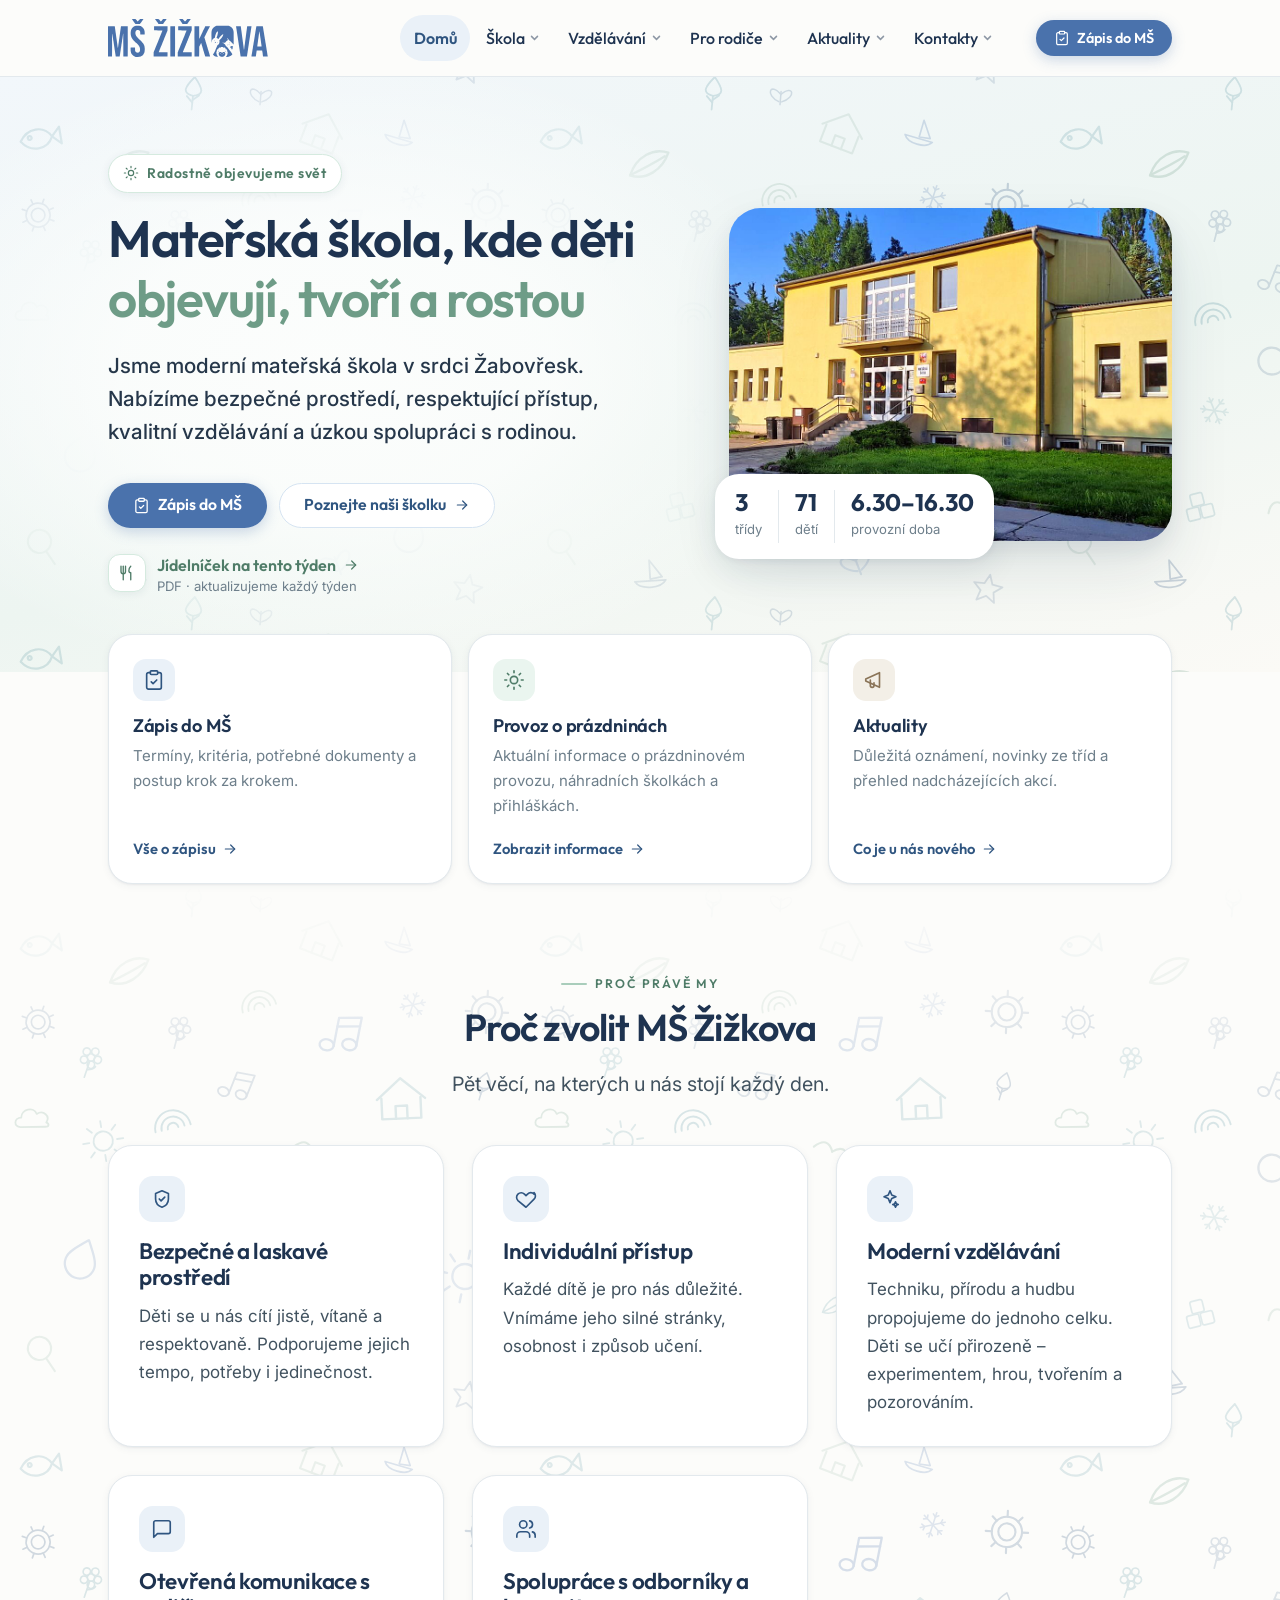
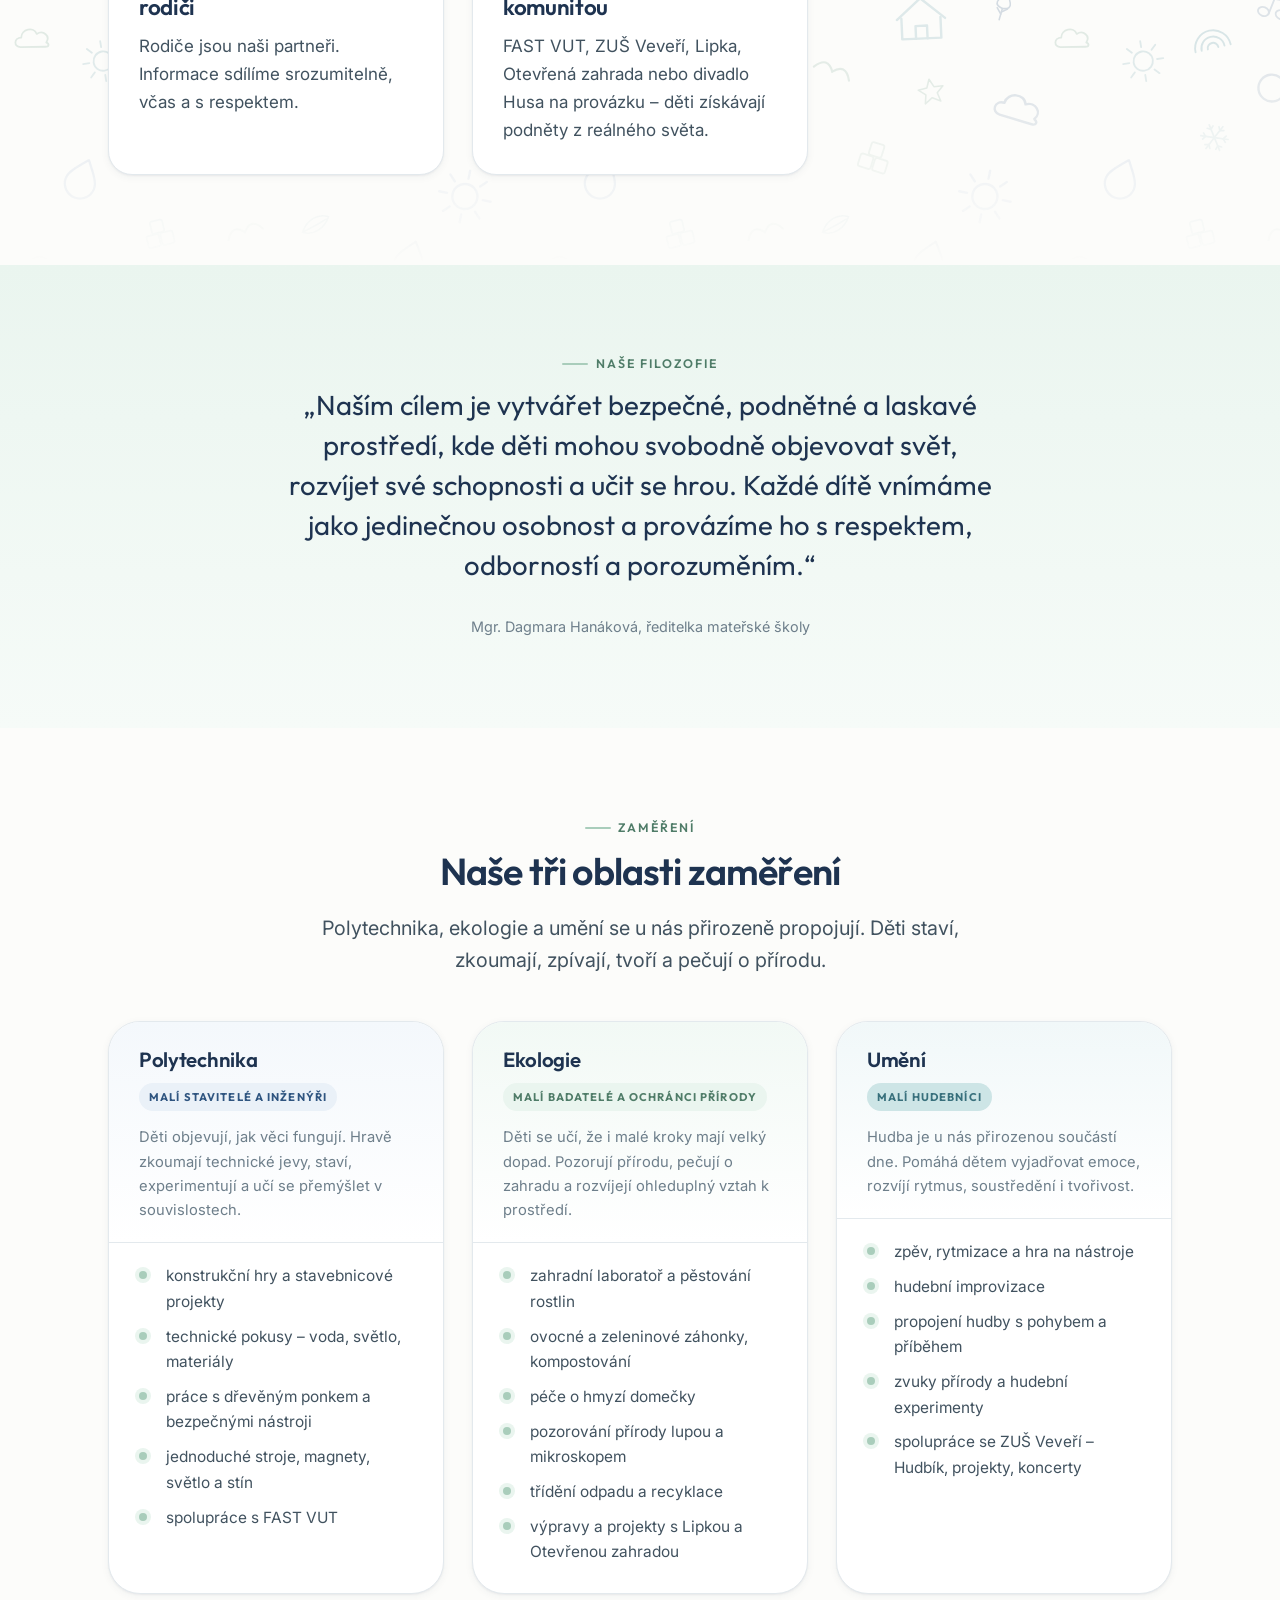
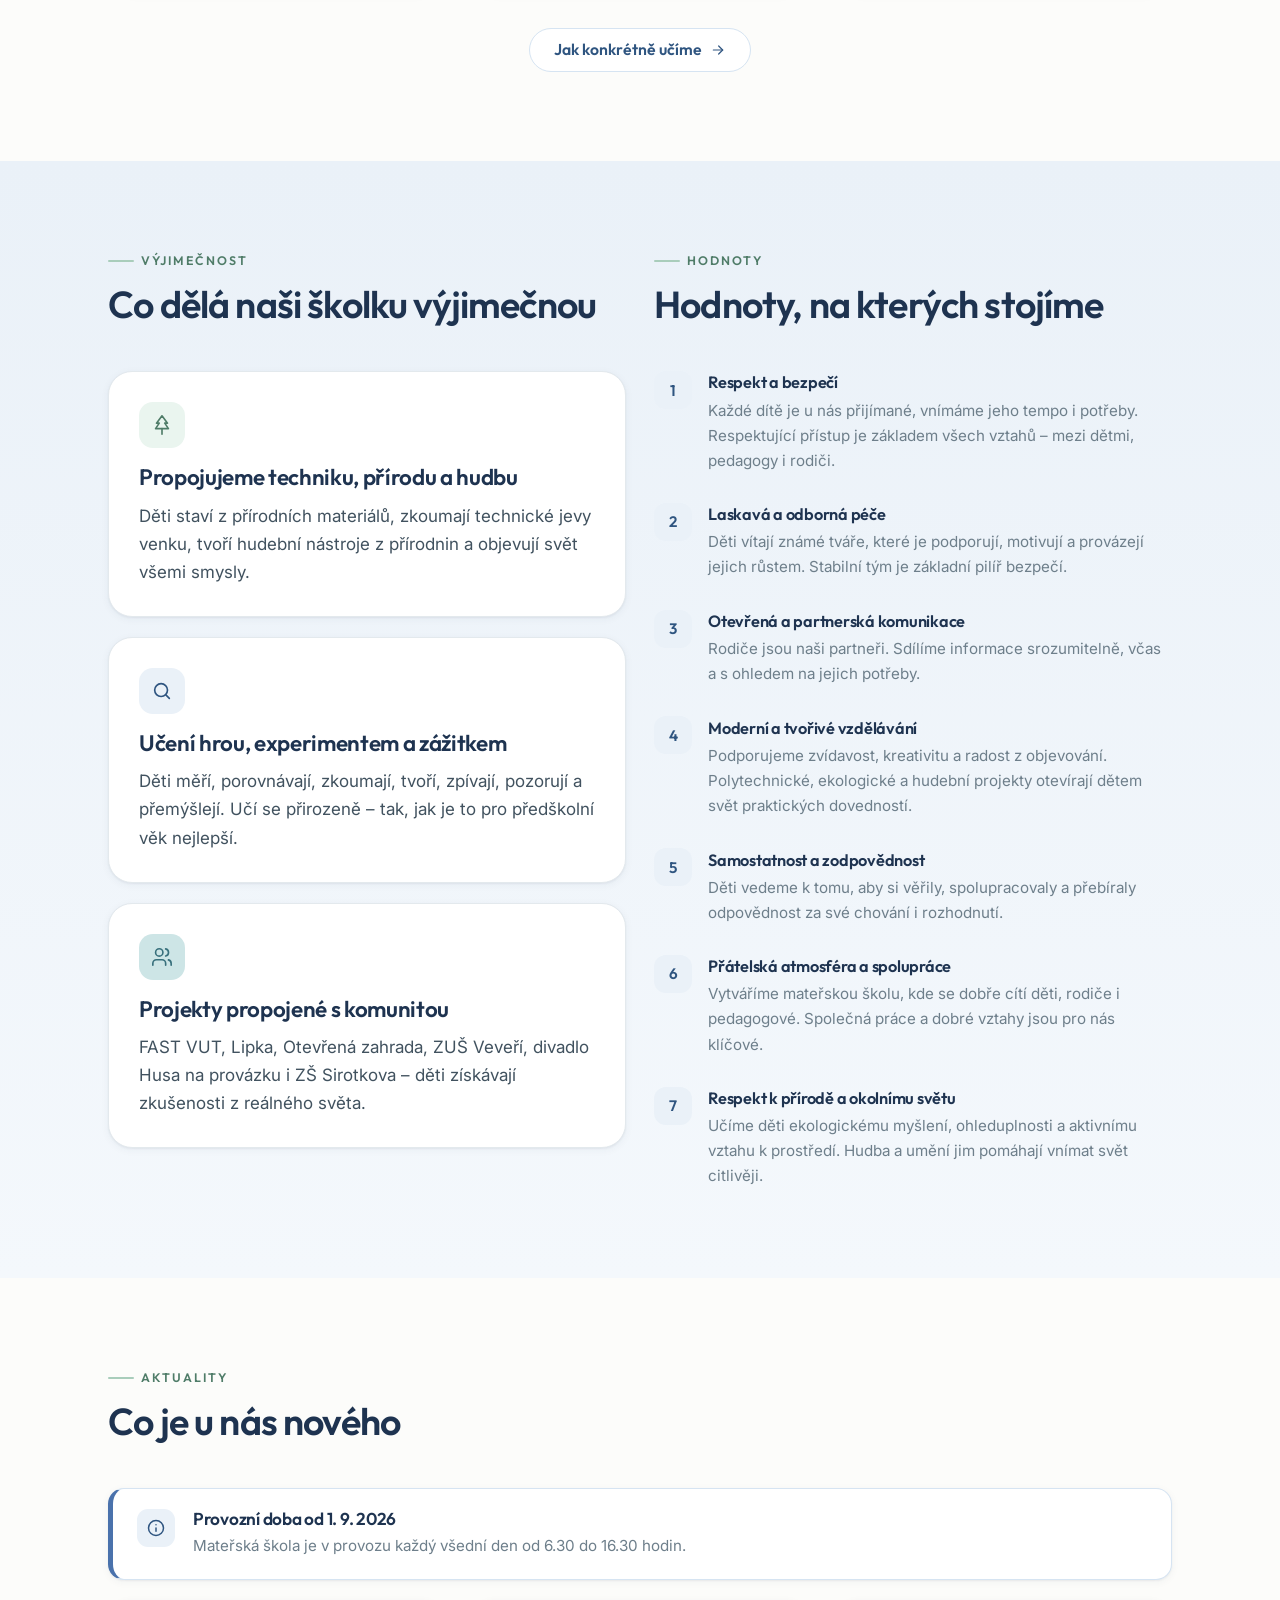
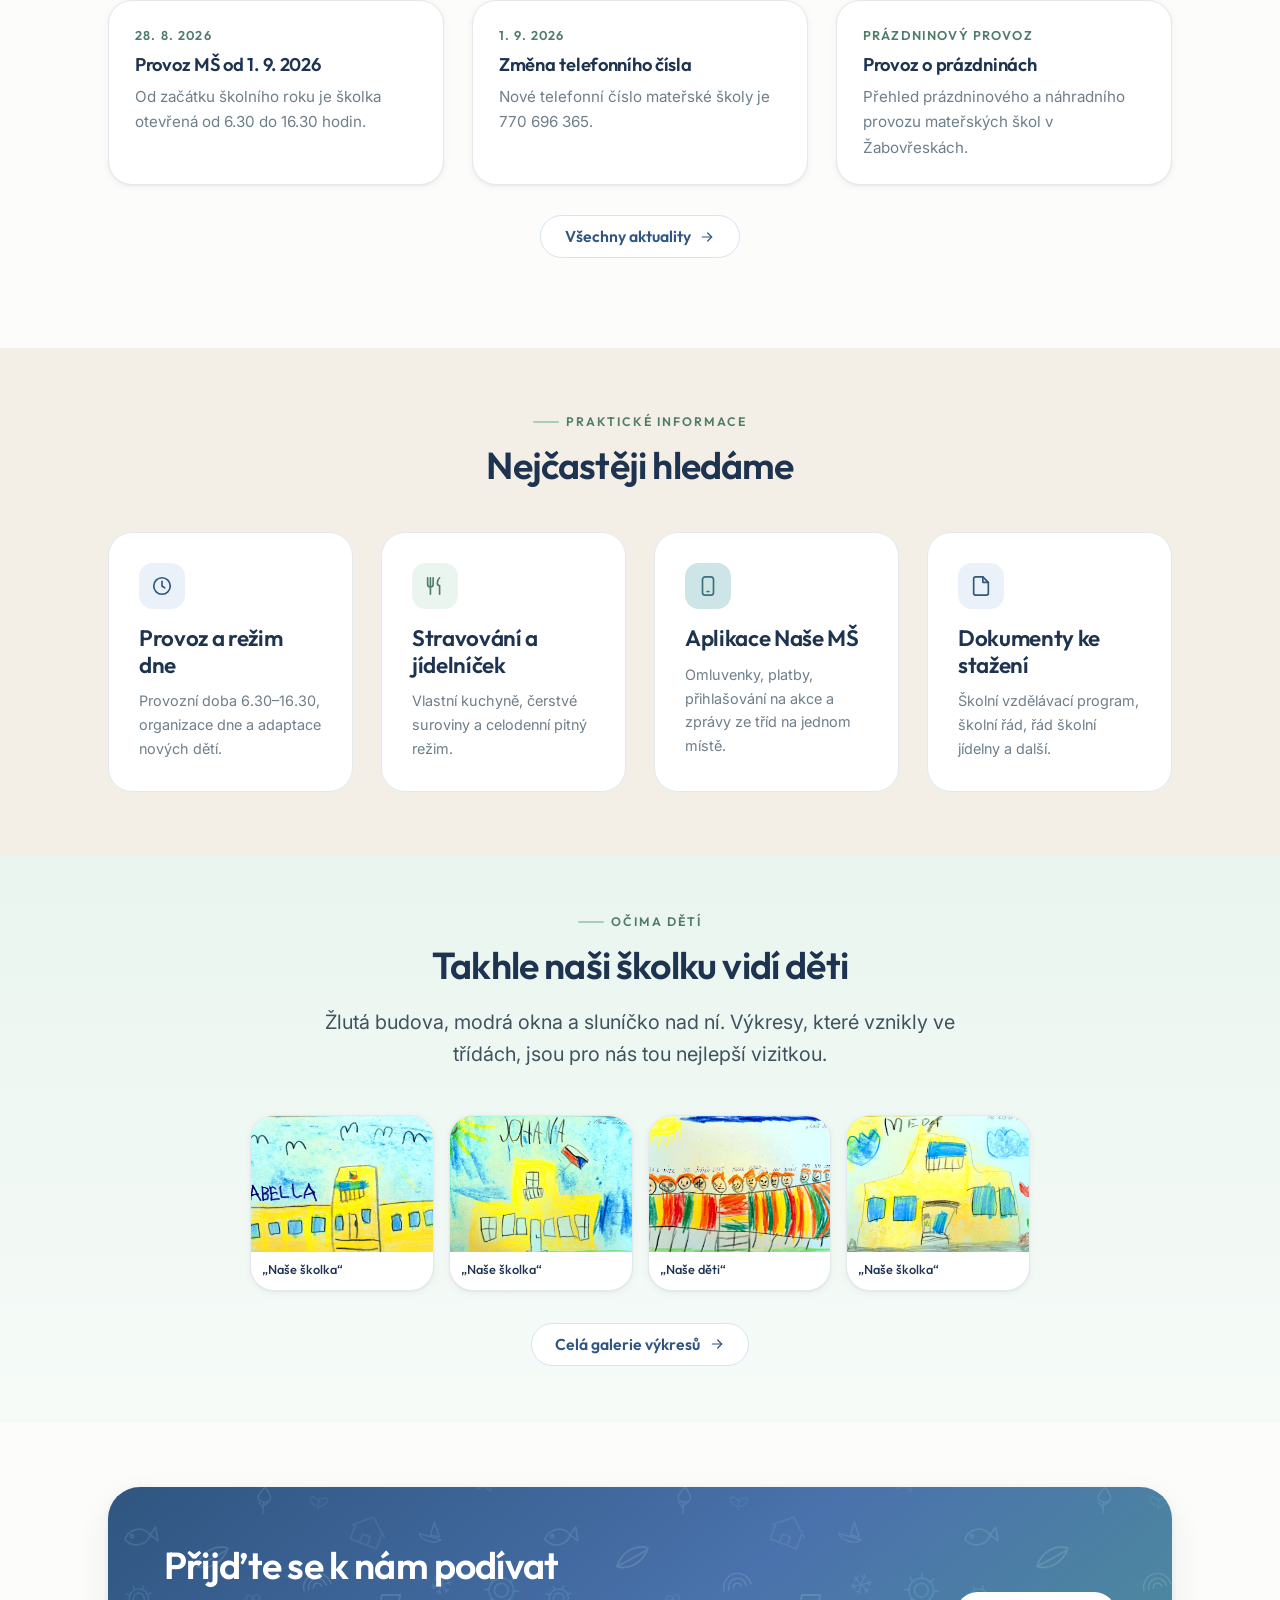
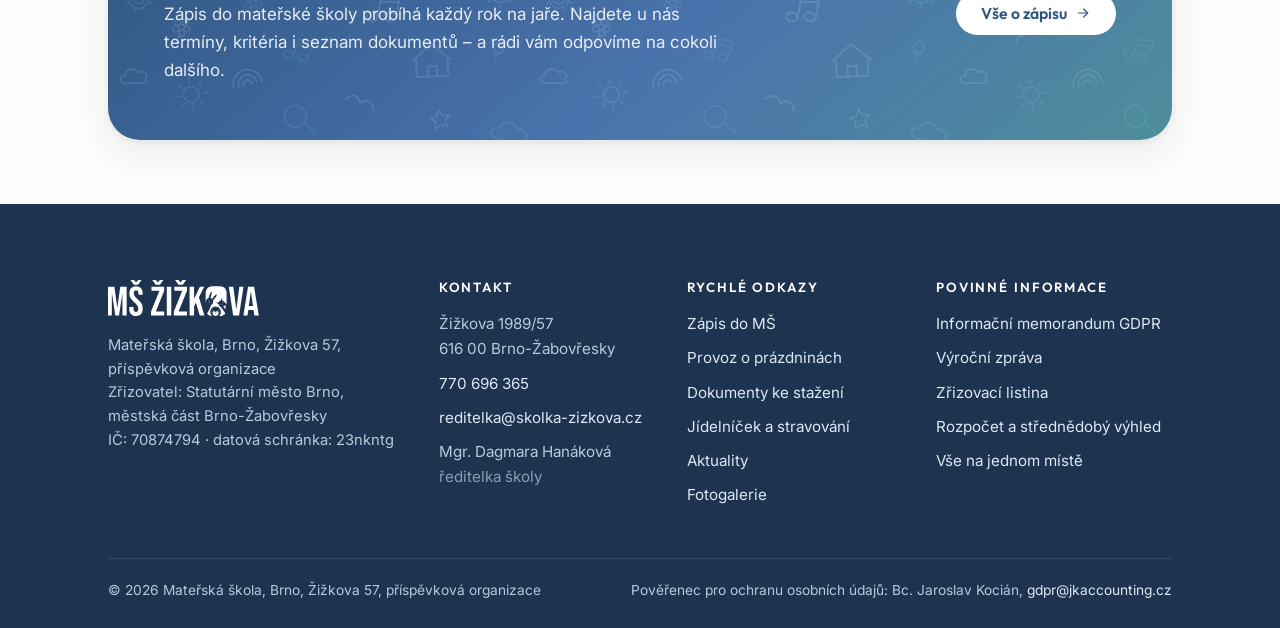
==== index.html @ df5a284a "Náhled webu MŠ Žižkova – 6. 9. 2026 22:51" ====
<!doctype html>
<html lang="cs">
<head>
<meta charset="utf-8">
<meta name="viewport" content="width=device-width, initial-scale=1">
<title>MŠ Žižkova, Brno – mateřská škola, kde děti objevují, tvoří a rostou</title>
<meta name="description" content="Moderní mateřská škola v Brně-Žabovřeskách. Bezpečné prostředí, respektující přístup, polytechnika, ekologie a hudba. Informace o zápisu, provozu i stravování.">
<meta name="robots" content="noindex,nofollow">
<meta name="theme-color" content="#4A72AC">
<meta property="og:type" content="website">
<meta property="og:title" content="MŠ Žižkova, Brno – mateřská škola, kde děti objevují, tvoří a rostou">
<meta property="og:description" content="Moderní mateřská škola v Brně-Žabovřeskách. Bezpečné prostředí, respektující přístup, polytechnika, ekologie a hudba. Informace o zápisu, provozu i stravování.">
<meta property="og:locale" content="cs_CZ">
<meta property="og:image" content="https://www.skolka-zizkova.cz/assets/img/foto/budova.jpg">
<meta name="twitter:card" content="summary_large_image">
<meta property="og:site_name" content="MŠ Žižkova, Brno">
<link rel="icon" href="assets/img/favicon.svg" type="image/svg+xml">
<link rel="apple-touch-icon" href="assets/img/znacka.svg">
<link rel="preconnect" href="https://fonts.googleapis.com">
<link rel="preconnect" href="https://fonts.gstatic.com" crossorigin>
<link rel="stylesheet" href="https://fonts.googleapis.com/css2?family=Inter:wght@400;500;600&family=Outfit:wght@400;500;600;700&display=swap">
<link rel="stylesheet" href="assets/css/style.css">
<script type="application/ld+json">
{"@context":"https://schema.org","@type":"Preschool",
"name":"Mateřská škola, Brno, Žižkova 57, příspěvková organizace","alternateName":"MŠ Žižkova, Brno",
"url":"https://www.skolka-zizkova.cz/","telephone":"+420 770 696 365","email":"reditelka@skolka-zizkova.cz",
"address":{"@type":"PostalAddress","streetAddress":"Žižkova 1989/57","addressLocality":"Brno-Žabovřesky","postalCode":"616 00","addressCountry":"CZ"},
"geo":{"@type":"GeoCoordinates","latitude":49.2084792,"longitude":16.5876275},
"openingHours":"Mo-Fr 06:30-16:30"}
</script>
</head>
<body>
<a class="skip" href="#obsah">Přeskočit na obsah</a>
<header class="header"><div class="wrap header__in">
  <a class="logo" href="index.html"><img src="assets/img/logo.svg" width="270" height="64" alt="MŠ Žižkova, Brno"></a>
  <nav class="nav" aria-label="Hlavní navigace"><div class="nav__item"><a class="nav__link" href="index.html" aria-current="page">Domů</a></div><div class="nav__item"><a class="nav__link" href="skola.html">Škola<svg class="nav__caret" viewBox="0 0 12 12" fill="none" stroke="currentColor" stroke-width="2" stroke-linecap="round" aria-hidden="true"><path d="m2 4.5 4 4 4-4"/></svg></a><div class="nav__panel"><a href="skola.html#kdo-jsme">Kdo jsme</a><a href="skola.html#nase-ms">Aplikace Naše MŠ</a><a href="skola.html#vybaveni">Vybavení školy</a><a href="skola.html#zahrada">Školní zahrada</a><a href="skola.html#tym">Náš tým</a><a href="skola.html#provoz">Provoz školy</a><a href="fotogalerie.html">Fotogalerie</a></div></div><div class="nav__item"><a class="nav__link" href="vzdelavani.html">Vzdělávání<svg class="nav__caret" viewBox="0 0 12 12" fill="none" stroke="currentColor" stroke-width="2" stroke-linecap="round" aria-hidden="true"><path d="m2 4.5 4 4 4-4"/></svg></a><div class="nav__panel"><a href="vzdelavani.html#svp">Školní vzdělávací program</a><a href="vzdelavani.html#zamereni">Zaměření školy</a><a href="vzdelavani.html#jak-ucime">Jak učíme</a><a href="vzdelavani.html#predskolaci">Předškolní příprava</a><a href="projekty.html">Projekty a spolupráce</a></div></div><div class="nav__item"><a class="nav__link" href="pro-rodice.html">Pro rodiče<svg class="nav__caret" viewBox="0 0 12 12" fill="none" stroke="currentColor" stroke-width="2" stroke-linecap="round" aria-hidden="true"><path d="m2 4.5 4 4 4-4"/></svg></a><div class="nav__panel"><a href="pro-rodice.html#novi-rodice">Informace pro nové rodiče</a><a href="pro-rodice.html#dokumenty">Dokumenty ke stažení</a><a href="pro-rodice.html#stravovani">Stravování</a><a href="zapis.html">Zápis do MŠ</a><a href="pro-rodice.html#prazdniny">Provoz o prázdninách</a><a href="pro-rodice.html#aktivity">Nadstandardní aktivity</a></div></div><div class="nav__item"><a class="nav__link" href="aktuality.html">Aktuality<svg class="nav__caret" viewBox="0 0 12 12" fill="none" stroke="currentColor" stroke-width="2" stroke-linecap="round" aria-hidden="true"><path d="m2 4.5 4 4 4-4"/></svg></a><div class="nav__panel"><a href="aktuality.html#dulezite">Důležité informace</a><a href="aktuality.html#novinky">Novinky a akce</a></div></div><div class="nav__item"><a class="nav__link" href="kontakty.html">Kontakty<svg class="nav__caret" viewBox="0 0 12 12" fill="none" stroke="currentColor" stroke-width="2" stroke-linecap="round" aria-hidden="true"><path d="m2 4.5 4 4 4-4"/></svg></a><div class="nav__panel"><a href="kontakty.html#udaje">Kontaktní údaje</a><a href="kontakty.html#doprava">Jak se k nám dostanete</a><a href="kontakty.html#povinne">Povinně zveřejňované informace</a></div></div></nav>
  <a class="btn btn--primary btn--sm header__cta" href="zapis.html"><svg width="16" height="16" viewBox="0 0 24 24" fill="none" stroke="currentColor" stroke-width="1.8" stroke-linecap="round" stroke-linejoin="round" aria-hidden="true"><path d="M16 4h2a2 2 0 0 1 2 2v14a2 2 0 0 1-2 2H6a2 2 0 0 1-2-2V6a2 2 0 0 1 2-2h2"/><rect x="8" y="2" width="8" height="4" rx="1"/><path d="m9 14 2 2 4-4"/></svg> Zápis do MŠ</a>
  <button class="burger" type="button" aria-label="Otevřít menu" aria-expanded="false" data-menu-open><span></span></button>
</div></header>

<div class="mobile" id="mobilni-menu" hidden>
  <div class="wrap" style="padding:0">
    <div class="mobile__top">
      <a class="logo" href="index.html"><img src="assets/img/logo.svg" width="270" height="64" alt="MŠ Žižkova, Brno"></a>
      <button class="mobile__close" type="button" aria-label="Zavřít menu" data-menu-close>&times;</button>
    </div>
    <div class="mobile__group"><a href="index.html">Domů</a></div><div class="mobile__group"><a href="skola.html">Škola</a><div class="mobile__sub"><a href="skola.html#kdo-jsme">Kdo jsme</a><a href="skola.html#nase-ms">Aplikace Naše MŠ</a><a href="skola.html#vybaveni">Vybavení školy</a><a href="skola.html#zahrada">Školní zahrada</a><a href="skola.html#tym">Náš tým</a><a href="skola.html#provoz">Provoz školy</a><a href="fotogalerie.html">Fotogalerie</a></div></div><div class="mobile__group"><a href="vzdelavani.html">Vzdělávání</a><div class="mobile__sub"><a href="vzdelavani.html#svp">Školní vzdělávací program</a><a href="vzdelavani.html#zamereni">Zaměření školy</a><a href="vzdelavani.html#jak-ucime">Jak učíme</a><a href="vzdelavani.html#predskolaci">Předškolní příprava</a><a href="projekty.html">Projekty a spolupráce</a></div></div><div class="mobile__group"><a href="pro-rodice.html">Pro rodiče</a><div class="mobile__sub"><a href="pro-rodice.html#novi-rodice">Informace pro nové rodiče</a><a href="pro-rodice.html#dokumenty">Dokumenty ke stažení</a><a href="pro-rodice.html#stravovani">Stravování</a><a href="zapis.html">Zápis do MŠ</a><a href="pro-rodice.html#prazdniny">Provoz o prázdninách</a><a href="pro-rodice.html#aktivity">Nadstandardní aktivity</a></div></div><div class="mobile__group"><a href="aktuality.html">Aktuality</a><div class="mobile__sub"><a href="aktuality.html#dulezite">Důležité informace</a><a href="aktuality.html#novinky">Novinky a akce</a></div></div><div class="mobile__group"><a href="kontakty.html">Kontakty</a><div class="mobile__sub"><a href="kontakty.html#udaje">Kontaktní údaje</a><a href="kontakty.html#doprava">Jak se k nám dostanete</a><a href="kontakty.html#povinne">Povinně zveřejňované informace</a></div></div>
    <div class="mobile__cta">
      <a class="btn btn--primary" href="zapis.html"><svg width="16" height="16" viewBox="0 0 24 24" fill="none" stroke="currentColor" stroke-width="1.8" stroke-linecap="round" stroke-linejoin="round" aria-hidden="true"><path d="M16 4h2a2 2 0 0 1 2 2v14a2 2 0 0 1-2 2H6a2 2 0 0 1-2-2V6a2 2 0 0 1 2-2h2"/><rect x="8" y="2" width="8" height="4" rx="1"/><path d="m9 14 2 2 4-4"/></svg> Zápis do MŠ</a>
      <a class="btn btn--ghost" href="tel:+420770696365"><svg width="16" height="16" viewBox="0 0 24 24" fill="none" stroke="currentColor" stroke-width="1.8" stroke-linecap="round" stroke-linejoin="round" aria-hidden="true"><path d="M22 16.9v3a2 2 0 0 1-2.2 2 19.8 19.8 0 0 1-8.6-3.1 19.5 19.5 0 0 1-6-6A19.8 19.8 0 0 1 2.1 4.2 2 2 0 0 1 4.1 2h3a2 2 0 0 1 2 1.7c.1 1 .4 1.9.7 2.8a2 2 0 0 1-.4 2.1L8.1 9.9a16 16 0 0 0 6 6l1.3-1.3a2 2 0 0 1 2.1-.4c.9.3 1.8.6 2.8.7a2 2 0 0 1 1.7 2Z"/></svg> 770 696 365</a>
    </div>
  </div>
</div>
<main id="obsah">

<section class="hero"><div class="wrap hero__in">
  <div class="hero__copy">
    <span class="hero__motto"><svg width="16" height="16" viewBox="0 0 24 24" fill="none" stroke="currentColor" stroke-width="1.8" stroke-linecap="round" stroke-linejoin="round" aria-hidden="true"><circle cx="12" cy="12" r="4"/><path d="M12 2v2M12 20v2M4.9 4.9l1.4 1.4M17.7 17.7l1.4 1.4M2 12h2M20 12h2M6.3 17.7l-1.4 1.4M19.1 4.9l-1.4 1.4"/></svg> Radostně objevujeme svět</span>
    <h1>Mateřská škola, kde děti <em>objevují, tvoří a rostou</em></h1>
    <p class="hero__text">Jsme moderní mateřská škola v srdci Žabovřesk. Nabízíme bezpečné prostředí,
      respektující přístup, kvalitní vzdělávání a úzkou spolupráci s rodinou.</p>
    <div class="hero__actions">
      <a class="btn btn--primary" href="zapis.html"><svg width="17" height="17" viewBox="0 0 24 24" fill="none" stroke="currentColor" stroke-width="1.8" stroke-linecap="round" stroke-linejoin="round" aria-hidden="true"><path d="M16 4h2a2 2 0 0 1 2 2v14a2 2 0 0 1-2 2H6a2 2 0 0 1-2-2V6a2 2 0 0 1 2-2h2"/><rect x="8" y="2" width="8" height="4" rx="1"/><path d="m9 14 2 2 4-4"/></svg> Zápis do MŠ</a>
      <a class="btn btn--ghost" href="skola.html">Poznejte naši školku <svg class="btn__arrow" width="16" height="16" viewBox="0 0 24 24" fill="none" stroke="currentColor" stroke-width="1.8" stroke-linecap="round" stroke-linejoin="round" aria-hidden="true"><path d="M5 12h14"/><path d="m13 6 6 6-6 6"/></svg></a>
    </div>
    <a class="hero__link" href="assets/dokumenty/jidelnicek-aktualni.pdf" target="_blank" rel="noopener">
      <span class="hero__link-ico"><svg width="18" height="18" viewBox="0 0 24 24" fill="none" stroke="currentColor" stroke-width="1.8" stroke-linecap="round" stroke-linejoin="round" aria-hidden="true"><path d="M4 3v7a3 3 0 0 0 6 0V3"/><path d="M7 3v18"/><path d="M17 3c-1.7 1.5-2.5 3.5-2.5 6 0 1.5.8 2.5 2.5 2.5V21"/></svg></span>
      <span>
        <span class="hero__link-title">Jídelníček na tento týden <svg class="btn__arrow" width="16" height="16" viewBox="0 0 24 24" fill="none" stroke="currentColor" stroke-width="1.8" stroke-linecap="round" stroke-linejoin="round" aria-hidden="true"><path d="M5 12h14"/><path d="m13 6 6 6-6 6"/></svg></span>
        <span class="hero__link-note">PDF &middot; aktualizujeme každý týden</span>
      </span>
    </a>
  </div>
  <div class="hero__media">
    <div class="hero__photo"><img src="assets/img/foto/budova-hero.jpg" width="960" height="720" alt="Budova mateřské školy Žižkova – vstup s balkonem" style="width:100%;height:100%;object-fit:cover;display:block"></div>
    <div class="hero__badge">
      <div><b>3</b><span>třídy</span></div>
      <div><b>71</b><span>dětí</span></div>
      <div><b>6.30–16.30</b><span>provozní doba</span></div>
    </div>
  </div>
</div></section>

<section class="quick"><div class="wrap"><div class="quick__grid">
  <a class="quick__card" href="zapis.html">
    <span class="quick__icon"><svg width="22" height="22" viewBox="0 0 24 24" fill="none" stroke="currentColor" stroke-width="1.8" stroke-linecap="round" stroke-linejoin="round" aria-hidden="true"><path d="M16 4h2a2 2 0 0 1 2 2v14a2 2 0 0 1-2 2H6a2 2 0 0 1-2-2V6a2 2 0 0 1 2-2h2"/><rect x="8" y="2" width="8" height="4" rx="1"/><path d="m9 14 2 2 4-4"/></svg></span>
    <h3>Zápis do MŠ</h3>
    <p>Termíny, kritéria, potřebné dokumenty a postup krok za krokem.</p>
    <span class="quick__more">Vše o zápisu <svg class="btn__arrow" width="16" height="16" viewBox="0 0 24 24" fill="none" stroke="currentColor" stroke-width="1.8" stroke-linecap="round" stroke-linejoin="round" aria-hidden="true"><path d="M5 12h14"/><path d="m13 6 6 6-6 6"/></svg></span></a>
  <a class="quick__card quick__card--green" href="pro-rodice.html#prazdniny">
    <span class="quick__icon"><svg width="22" height="22" viewBox="0 0 24 24" fill="none" stroke="currentColor" stroke-width="1.8" stroke-linecap="round" stroke-linejoin="round" aria-hidden="true"><circle cx="12" cy="12" r="4"/><path d="M12 2v2M12 20v2M4.9 4.9l1.4 1.4M17.7 17.7l1.4 1.4M2 12h2M20 12h2M6.3 17.7l-1.4 1.4M19.1 4.9l-1.4 1.4"/></svg></span>
    <h3>Provoz o prázdninách</h3>
    <p>Aktuální informace o prázdninovém provozu, náhradních školkách a přihláškách.</p>
    <span class="quick__more">Zobrazit informace <svg class="btn__arrow" width="16" height="16" viewBox="0 0 24 24" fill="none" stroke="currentColor" stroke-width="1.8" stroke-linecap="round" stroke-linejoin="round" aria-hidden="true"><path d="M5 12h14"/><path d="m13 6 6 6-6 6"/></svg></span></a>
  <a class="quick__card quick__card--sand" href="aktuality.html">
    <span class="quick__icon"><svg width="22" height="22" viewBox="0 0 24 24" fill="none" stroke="currentColor" stroke-width="1.8" stroke-linecap="round" stroke-linejoin="round" aria-hidden="true"><path d="m3 11 15-7v16L3 13Z"/><path d="M8 12v6a2 2 0 0 0 4 0v-3"/></svg></span>
    <h3>Aktuality</h3>
    <p>Důležitá oznámení, novinky ze tříd a přehled nadcházejících akcí.</p>
    <span class="quick__more">Co je u nás nového <svg class="btn__arrow" width="16" height="16" viewBox="0 0 24 24" fill="none" stroke="currentColor" stroke-width="1.8" stroke-linecap="round" stroke-linejoin="round" aria-hidden="true"><path d="M5 12h14"/><path d="m13 6 6 6-6 6"/></svg></span></a>
</div></div></section>

<section class="section section--pattern">
  <div class="wrap">
    <div class="section-head section-head--center"><p class="eyebrow">Proč právě my</p><h2>Proč zvolit MŠ Žižkova</h2><p class="lead">Pět věcí, na kterých u nás stojí každý den.</p></div>
    <div class="grid grid-3"><article class="card"><div class="card__icon"><svg width="22" height="22" viewBox="0 0 24 24" fill="none" stroke="currentColor" stroke-width="1.8" stroke-linecap="round" stroke-linejoin="round" aria-hidden="true"><path d="M12 3l7 3v6c0 4.4-3 7.6-7 9-4-1.4-7-4.6-7-9V6z"/><path d="m9 12 2 2 4-4"/></svg></div>
    <h3>Bezpečné a laskavé prostředí</h3><p>Děti se u nás cítí jistě, vítaně a respektovaně. Podporujeme jejich tempo, potřeby i jedinečnost.</p></article><article class="card"><div class="card__icon"><svg width="22" height="22" viewBox="0 0 24 24" fill="none" stroke="currentColor" stroke-width="1.8" stroke-linecap="round" stroke-linejoin="round" aria-hidden="true"><path d="M20.8 6.6a5 5 0 0 0-7.1 0L12 8.3l-1.7-1.7a5 5 0 1 0-7.1 7.1L12 21l8.8-8.8a5 5 0 0 0 0-7.1Z"/></svg></div>
    <h3>Individuální přístup</h3><p>Každé dítě je pro nás důležité. Vnímáme jeho silné stránky, osobnost i způsob učení.</p></article><article class="card"><div class="card__icon"><svg width="22" height="22" viewBox="0 0 24 24" fill="none" stroke="currentColor" stroke-width="1.8" stroke-linecap="round" stroke-linejoin="round" aria-hidden="true"><path d="m12 3 1.9 4.6L18.5 9.5l-4.6 1.9L12 16l-1.9-4.6L5.5 9.5l4.6-1.9z"/><path d="m18 15 .9 2.1L21 18l-2.1.9L18 21l-.9-2.1L15 18l2.1-.9z"/></svg></div>
    <h3>Moderní vzdělávání</h3><p>Techniku, přírodu a hudbu propojujeme do jednoho celku. Děti se učí přirozeně – experimentem, hrou, tvořením a pozorováním.</p></article><article class="card"><div class="card__icon"><svg width="22" height="22" viewBox="0 0 24 24" fill="none" stroke="currentColor" stroke-width="1.8" stroke-linecap="round" stroke-linejoin="round" aria-hidden="true"><path d="M21 15a2 2 0 0 1-2 2H7l-4 4V5a2 2 0 0 1 2-2h14a2 2 0 0 1 2 2z"/></svg></div>
    <h3>Otevřená komunikace s rodiči</h3><p>Rodiče jsou naši partneři. Informace sdílíme srozumitelně, včas a s respektem.</p></article><article class="card"><div class="card__icon"><svg width="22" height="22" viewBox="0 0 24 24" fill="none" stroke="currentColor" stroke-width="1.8" stroke-linecap="round" stroke-linejoin="round" aria-hidden="true"><path d="M16 21v-2a4 4 0 0 0-4-4H6a4 4 0 0 0-4 4v2"/><circle cx="9" cy="7" r="4"/><path d="M22 21v-2a4 4 0 0 0-3-3.9"/><path d="M16 3.1a4 4 0 0 1 0 7.8"/></svg></div>
    <h3>Spolupráce s odborníky a komunitou</h3><p>FAST VUT, ZUŠ Veveří, Lipka, Otevřená zahrada nebo divadlo Husa na provázku – děti získávají podněty z reálného světa.</p></article></div>
  </div>
</section>

<section class="section section--mint">
  <div class="wrap wrap--narrow center">
    <p class="eyebrow eyebrow--center" style="justify-content:center">Naše filozofie</p>
    <p style="font-family:var(--font-display);font-size:clamp(1.25rem,1.05rem + .9vw,1.72rem);line-height:1.45;color:var(--ink)">
      „Naším cílem je vytvářet bezpečné, podnětné a laskavé prostředí, kde děti mohou svobodně objevovat svět,
      rozvíjet své schopnosti a učit se hrou. Každé dítě vnímáme jako jedinečnou osobnost a provázíme ho
      s respektem, odborností a porozuměním.“</p>
    <p class="muted small" style="margin-top:1.4em">Mgr. Dagmara Hanáková, ředitelka mateřské školy</p>
  </div>
</section>

<section class="section">
  <div class="wrap">
    <div class="section-head section-head--center"><p class="eyebrow">Zaměření</p><h2>Naše tři oblasti zaměření</h2><p class="lead">Polytechnika, ekologie a umění se u nás přirozeně propojují. Děti staví, zkoumají, zpívají, tvoří a pečují o přírodu.</p></div>
    <div class="grid grid-3"><article class="pillar pillar--blue">
  <div class="pillar__top">
    <h3>Polytechnika</h3>
    <span class="pillar__tag">malí stavitelé a inženýři</span>
    <p class="pillar__sub">Děti objevují, jak věci fungují. Hravě zkoumají technické jevy, staví, experimentují a učí se přemýšlet v souvislostech.</p>
  </div>
  <div class="pillar__body"><ul class="ticks"><li>konstrukční hry a stavebnicové projekty</li><li>technické pokusy – voda, světlo, materiály</li><li>práce s dřevěným ponkem a bezpečnými nástroji</li><li>jednoduché stroje, magnety, světlo a stín</li><li>spolupráce s FAST VUT</li></ul></div>
</article><article class="pillar pillar--green">
  <div class="pillar__top">
    <h3>Ekologie</h3>
    <span class="pillar__tag">malí badatelé a ochránci přírody</span>
    <p class="pillar__sub">Děti se učí, že i malé kroky mají velký dopad. Pozorují přírodu, pečují o zahradu a rozvíjejí ohleduplný vztah k prostředí.</p>
  </div>
  <div class="pillar__body"><ul class="ticks"><li>zahradní laboratoř a pěstování rostlin</li><li>ovocné a zeleninové záhonky, kompostování</li><li>péče o hmyzí domečky</li><li>pozorování přírody lupou a mikroskopem</li><li>třídění odpadu a recyklace</li><li>výpravy a projekty s Lipkou a Otevřenou zahradou</li></ul></div>
</article><article class="pillar pillar--teal">
  <div class="pillar__top">
    <h3>Umění</h3>
    <span class="pillar__tag">malí hudebníci</span>
    <p class="pillar__sub">Hudba je u nás přirozenou součástí dne. Pomáhá dětem vyjadřovat emoce, rozvíjí rytmus, soustředění i tvořivost.</p>
  </div>
  <div class="pillar__body"><ul class="ticks"><li>zpěv, rytmizace a hra na nástroje</li><li>hudební improvizace</li><li>propojení hudby s pohybem a příběhem</li><li>zvuky přírody a hudební experimenty</li><li>spolupráce se ZUŠ Veveří – Hudbík, projekty, koncerty</li></ul></div>
</article></div>
    <div class="center" style="margin-top:34px">
      <a class="btn btn--ghost" href="vzdelavani.html#zamereni">Jak konkrétně učíme <svg class="btn__arrow" width="16" height="16" viewBox="0 0 24 24" fill="none" stroke="currentColor" stroke-width="1.8" stroke-linecap="round" stroke-linejoin="round" aria-hidden="true"><path d="M5 12h14"/><path d="m13 6 6 6-6 6"/></svg></a>
    </div>
  </div>
</section>

<section class="section section--blue">
  <div class="wrap">
    <div class="grid grid-2" style="align-items:start">
      <div>
        <div class="section-head"><p class="eyebrow">Výjimečnost</p><h2>Co dělá naši školku výjimečnou</h2></div>
        <div class="stack">
          <div class="card card--green"><div class="card__icon"><svg width="22" height="22" viewBox="0 0 24 24" fill="none" stroke="currentColor" stroke-width="1.8" stroke-linecap="round" stroke-linejoin="round" aria-hidden="true"><path d="M12 22v-6"/><path d="m12 2 6 8h-3l4 6H5l4-6H6z"/></svg></div>
            <h3>Propojujeme techniku, přírodu a hudbu</h3>
            <p>Děti staví z přírodních materiálů, zkoumají technické jevy venku, tvoří hudební nástroje
               z přírodnin a objevují svět všemi smysly.</p></div>
          <div class="card"><div class="card__icon"><svg width="22" height="22" viewBox="0 0 24 24" fill="none" stroke="currentColor" stroke-width="1.8" stroke-linecap="round" stroke-linejoin="round" aria-hidden="true"><circle cx="11" cy="11" r="7"/><path d="m20 20-3.5-3.5"/></svg></div>
            <h3>Učení hrou, experimentem a zážitkem</h3>
            <p>Děti měří, porovnávají, zkoumají, tvoří, zpívají, pozorují a přemýšlejí. Učí se přirozeně –
               tak, jak je to pro předškolní věk nejlepší.</p></div>
          <div class="card card--teal"><div class="card__icon"><svg width="22" height="22" viewBox="0 0 24 24" fill="none" stroke="currentColor" stroke-width="1.8" stroke-linecap="round" stroke-linejoin="round" aria-hidden="true"><path d="M16 21v-2a4 4 0 0 0-4-4H6a4 4 0 0 0-4 4v2"/><circle cx="9" cy="7" r="4"/><path d="M22 21v-2a4 4 0 0 0-3-3.9"/><path d="M16 3.1a4 4 0 0 1 0 7.8"/></svg></div>
            <h3>Projekty propojené s komunitou</h3>
            <p>FAST VUT, Lipka, Otevřená zahrada, ZUŠ Veveří, divadlo Husa na provázku i ZŠ Sirotkova –
               děti získávají zkušenosti z reálného světa.</p></div>
        </div>
      </div>
      <div>
        <div class="section-head"><p class="eyebrow">Hodnoty</p><h2>Hodnoty, na kterých stojíme</h2></div>
        <div class="stack-sm" style="display:grid;gap:18px"><div class="value"><div class="value__num">1</div>
    <div><h4>Respekt a bezpečí</h4><p>Každé dítě je u nás přijímané, vnímáme jeho tempo i potřeby. Respektující přístup je základem všech vztahů – mezi dětmi, pedagogy i rodiči.</p></div></div><div class="value"><div class="value__num">2</div>
    <div><h4>Laskavá a odborná péče</h4><p>Děti vítají známé tváře, které je podporují, motivují a provázejí jejich růstem. Stabilní tým je základní pilíř bezpečí.</p></div></div><div class="value"><div class="value__num">3</div>
    <div><h4>Otevřená a partnerská komunikace</h4><p>Rodiče jsou naši partneři. Sdílíme informace srozumitelně, včas a s ohledem na jejich potřeby.</p></div></div><div class="value"><div class="value__num">4</div>
    <div><h4>Moderní a tvořivé vzdělávání</h4><p>Podporujeme zvídavost, kreativitu a radost z objevování. Polytechnické, ekologické a hudební projekty otevírají dětem svět praktických dovedností.</p></div></div><div class="value"><div class="value__num">5</div>
    <div><h4>Samostatnost a zodpovědnost</h4><p>Děti vedeme k tomu, aby si věřily, spolupracovaly a přebíraly odpovědnost za své chování i rozhodnutí.</p></div></div><div class="value"><div class="value__num">6</div>
    <div><h4>Přátelská atmosféra a spolupráce</h4><p>Vytváříme mateřskou školu, kde se dobře cítí děti, rodiče i pedagogové. Společná práce a dobré vztahy jsou pro nás klíčové.</p></div></div><div class="value"><div class="value__num">7</div>
    <div><h4>Respekt k přírodě a okolnímu světu</h4><p>Učíme děti ekologickému myšlení, ohleduplnosti a aktivnímu vztahu k prostředí. Hudba a umění jim pomáhají vnímat svět citlivěji.</p></div></div></div>
      </div>
    </div>
  </div>
</section>

<section class="section">
  <div class="wrap">
    <div class="section-head"><p class="eyebrow">Aktuality</p><h2>Co je u nás nového</h2></div>
    <div class="stack">
      <div class="alert">
        <span class="alert__ico"><svg width="20" height="20" viewBox="0 0 24 24" fill="none" stroke="currentColor" stroke-width="1.8" stroke-linecap="round" stroke-linejoin="round" aria-hidden="true"><circle cx="12" cy="12" r="9"/><path d="M12 16v-4"/><path d="M12 8h.01"/></svg></span>
        <div><h3>Provozní doba od 1. 9. 2026</h3>
        <p>Mateřská škola je v provozu každý všední den od 6.30 do 16.30 hodin.</p></div>
      </div>
      <div class="grid grid-3">
        <a class="post" href="aktuality.html#novinky">
          <span class="post__date">28. 8. 2026</span>
          <h3>Provoz MŠ od 1. 9. 2026</h3>
          <p>Od začátku školního roku je školka otevřená od 6.30 do 16.30 hodin.</p></a>
        <a class="post" href="aktuality.html#novinky">
          <span class="post__date">1. 9. 2026</span>
          <h3>Změna telefonního čísla</h3>
          <p>Nové telefonní číslo mateřské školy je 770 696 365.</p></a>
        <a class="post" href="pro-rodice.html#prazdniny">
          <span class="post__date">Prázdninový provoz</span>
          <h3>Provoz o prázdninách</h3>
          <p>Přehled prázdninového a náhradního provozu mateřských škol v Žabovřeskách.</p></a>
      </div>
    </div>
    <div class="center" style="margin-top:30px"><a class="btn btn--ghost" href="aktuality.html">Všechny aktuality <svg class="btn__arrow" width="16" height="16" viewBox="0 0 24 24" fill="none" stroke="currentColor" stroke-width="1.8" stroke-linecap="round" stroke-linejoin="round" aria-hidden="true"><path d="M5 12h14"/><path d="m13 6 6 6-6 6"/></svg></a></div>
  </div>
</section>

<section class="section section--sand section--tight">
  <div class="wrap">
    <div class="section-head section-head--center"><p class="eyebrow">Praktické informace</p><h2>Nejčastěji hledáme</h2></div>
    <div class="grid grid-4">
      <a class="card card--plain" href="skola.html#provoz" style="text-decoration:none">
        <div class="card__icon"><svg width="22" height="22" viewBox="0 0 24 24" fill="none" stroke="currentColor" stroke-width="1.8" stroke-linecap="round" stroke-linejoin="round" aria-hidden="true"><circle cx="12" cy="12" r="9"/><path d="M12 7v5l3 2"/></svg></div><h3>Provoz a režim dne</h3>
        <p class="small muted">Provozní doba 6.30–16.30, organizace dne a adaptace nových dětí.</p></a>
      <a class="card card--plain card--green" href="pro-rodice.html#stravovani" style="text-decoration:none">
        <div class="card__icon"><svg width="22" height="22" viewBox="0 0 24 24" fill="none" stroke="currentColor" stroke-width="1.8" stroke-linecap="round" stroke-linejoin="round" aria-hidden="true"><path d="M4 3v7a3 3 0 0 0 6 0V3"/><path d="M7 3v18"/><path d="M17 3c-1.7 1.5-2.5 3.5-2.5 6 0 1.5.8 2.5 2.5 2.5V21"/></svg></div><h3>Stravování a jídelníček</h3>
        <p class="small muted">Vlastní kuchyně, čerstvé suroviny a celodenní pitný režim.</p></a>
      <a class="card card--plain card--teal" href="skola.html#nase-ms" style="text-decoration:none">
        <div class="card__icon"><svg width="22" height="22" viewBox="0 0 24 24" fill="none" stroke="currentColor" stroke-width="1.8" stroke-linecap="round" stroke-linejoin="round" aria-hidden="true"><rect x="6" y="2" width="12" height="20" rx="3"/><path d="M11 18h2"/></svg></div><h3>Aplikace Naše MŠ</h3>
        <p class="small muted">Omluvenky, platby, přihlašování na akce a zprávy ze tříd na jednom místě.</p></a>
      <a class="card card--plain" href="pro-rodice.html#dokumenty" style="text-decoration:none">
        <div class="card__icon"><svg width="22" height="22" viewBox="0 0 24 24" fill="none" stroke="currentColor" stroke-width="1.8" stroke-linecap="round" stroke-linejoin="round" aria-hidden="true"><path d="M14 2H6a2 2 0 0 0-2 2v16a2 2 0 0 0 2 2h12a2 2 0 0 0 2-2V8z"/><path d="M14 2v6h6"/></svg></div><h3>Dokumenty ke stažení</h3>
        <p class="small muted">Školní vzdělávací program, školní řád, řád školní jídelny a další.</p></a>
    </div>
  </div>
</section>

<section class="section section--mint" id="vykresy" style="padding-block:clamp(38px,4.4vw,62px)">
  <div class="wrap">
    <div class="section-head section-head--center"><p class="eyebrow">Očima dětí</p><h2>Takhle naši školku vidí děti</h2><p class="lead">Žlutá budova, modrá okna a sluníčko nad ní. Výkresy, které vznikly ve třídách, jsou pro nás tou nejlepší vizitkou.</p></div>
    <div class="vykresy vykresy--male"><figure class="vykres">
  <img src="assets/img/vykresy/vykres-01-nahled.jpg" width="640" height="480"
       alt="Dětská kresba – Naše školka" loading="lazy" decoding="async">
  <figcaption>„Naše školka“<span>kresba pastelkou</span></figcaption>
</figure><figure class="vykres">
  <img src="assets/img/vykresy/vykres-04-nahled.jpg" width="640" height="480"
       alt="Dětská kresba – Naše školka" loading="lazy" decoding="async">
  <figcaption>„Naše školka“<span>kresba pastelkou</span></figcaption>
</figure><figure class="vykres">
  <img src="assets/img/vykresy/vykres-05-nahled.jpg" width="640" height="480"
       alt="Dětská kresba – Naše děti" loading="lazy" decoding="async">
  <figcaption>„Naše děti“<span>společná kresba třídy</span></figcaption>
</figure><figure class="vykres">
  <img src="assets/img/vykresy/vykres-08-nahled.jpg" width="640" height="480"
       alt="Dětská kresba – Naše školka" loading="lazy" decoding="async">
  <figcaption>„Naše školka“<span>kresba pastelkou</span></figcaption>
</figure></div>
    <div class="center" style="margin-top:32px">
      <a class="btn btn--ghost" href="fotogalerie.html">Celá galerie výkresů <svg class="btn__arrow" width="16" height="16" viewBox="0 0 24 24" fill="none" stroke="currentColor" stroke-width="1.8" stroke-linecap="round" stroke-linejoin="round" aria-hidden="true"><path d="M5 12h14"/><path d="m13 6 6 6-6 6"/></svg></a>
    </div>
  </div>
</section>

<section class="section section--tight"><div class="wrap"><div class="cta">
  <div><h2>Přijďte se k nám podívat</h2><p>Zápis do mateřské školy probíhá každý rok na jaře. Najdete u nás termíny, kritéria i seznam dokumentů – a rádi vám odpovíme na cokoli dalšího.</p></div>
  <div><a class="btn" href="zapis.html">Vše o zápisu <svg class="btn__arrow" width="16" height="16" viewBox="0 0 24 24" fill="none" stroke="currentColor" stroke-width="1.8" stroke-linecap="round" stroke-linejoin="round" aria-hidden="true"><path d="M5 12h14"/><path d="m13 6 6 6-6 6"/></svg></a></div>
</div></div></section>

</main>
<footer class="footer"><div class="wrap">
  <div class="footer__grid">
    <div>
      <div class="footer__logo"><img src="assets/img/logo-inverzni.svg" width="270" height="64" alt="MŠ Žižkova, Brno"></div>
      <p class="footer__note">Mateřská škola, Brno, Žižkova 57, příspěvková organizace<br>
      Zřizovatel: Statutární město Brno, městská část Brno-Žabovřesky<br>
      IČ: 70874794 &middot; datová schránka: 23nkntg</p>
    </div>
    <div>
      <h4>Kontakt</h4>
      <ul class="footer__list">
        <li>Žižkova 1989/57<br>616 00 Brno-Žabovřesky</li>
        <li><a href="tel:+420770696365">770 696 365</a></li>
        <li><a href="mailto:reditelka@skolka-zizkova.cz">reditelka@skolka-zizkova.cz</a></li>
        <li>Mgr. Dagmara Hanáková<br><span style="opacity:.7">ředitelka školy</span></li>
      </ul>
    </div>
    <div>
      <h4>Rychlé odkazy</h4>
      <ul class="footer__list">
        <li><a href="zapis.html">Zápis do MŠ</a></li>
        <li><a href="pro-rodice.html#prazdniny">Provoz o prázdninách</a></li>
        <li><a href="pro-rodice.html#dokumenty">Dokumenty ke stažení</a></li>
        <li><a href="pro-rodice.html#stravovani">Jídelníček a stravování</a></li>
        <li><a href="aktuality.html">Aktuality</a></li>
        <li><a href="fotogalerie.html">Fotogalerie</a></li>
      </ul>
    </div>
    <div>
      <h4>Povinné informace</h4>
      <ul class="footer__list">
        <li><a href="assets/dokumenty/gdpr-informacni-memorandum.pdf">Informační memorandum GDPR</a></li>
        <li><a href="assets/dokumenty/vyrocni-zprava-2025.doc">Výroční zpráva</a></li>
        <li><a href="assets/dokumenty/zrizovaci-listina.pdf">Zřizovací listina</a></li>
        <li><a href="assets/dokumenty/rozpocet-2026.docx">Rozpočet a střednědobý výhled</a></li>
        <li><a href="kontakty.html#povinne">Vše na jednom místě</a></li>
      </ul>
    </div>
  </div>
  <div class="footer__bottom">
    <span>&copy; <span data-rok>2026</span> Mateřská škola, Brno, Žižkova 57, příspěvková organizace</span>
    <span>Pověřenec pro ochranu osobních údajů: Bc. Jaroslav Kocián, <a href="mailto:gdpr@jkaccounting.cz">gdpr@jkaccounting.cz</a></span>
  </div>
</div></footer>
<script src="assets/js/main.js" defer></script>
</body>
</html>
---- assets/css/style.css ----
/* =========================================================
   MŠ Žižkova, Brno — design system
   Paleta: modrá / modrošedá  ×  zelená / mint / eukalypt
   ========================================================= */

:root{
  /* --- barvy --- */
  --blue-900:#1E3350;
  --blue-700:#2F5580;
  --blue-600:#4A72AC;
  --blue-400:#8FB0D4;
  --blue-200:#D6E4F2;
  --blue-100:#EAF1F8;

  --teal-600:#4E8E9B;
  --teal-200:#CDE5E6;

  --euca-700:#4F7C68;
  --euca-600:#6E9C87;
  --euca-400:#A9CDBB;
  --mint-200:#D5EADF;
  --mint-100:#EAF5EF;

  --sand-100:#F3EFE7;
  --paper:#FCFCFA;
  --white:#FFFFFF;

  --ink:#1E3350;
  --body:#41525F;
  --muted:#6E7F8B;
  --line:#E3E9ED;

  /* --- typografie --- */
  --font-display:"Outfit","Segoe UI",system-ui,sans-serif;
  --font-body:"Inter","Segoe UI",system-ui,sans-serif;

  /* --- tvary --- */
  --r-sm:10px; --r-md:16px; --r-lg:24px; --r-xl:32px;
  --shadow-sm:0 1px 2px rgba(30,51,80,.06), 0 2px 8px rgba(30,51,80,.05);
  --shadow-md:0 2px 6px rgba(30,51,80,.06), 0 12px 32px rgba(30,51,80,.08);
  --shadow-lg:0 8px 20px rgba(30,51,80,.08), 0 28px 60px rgba(30,51,80,.10);

  --wrap:1160px;
  --gut:clamp(20px,5vw,48px);

  /* Jemný podkres (mozaika dětských výkresů).
     Až dorazí skeny výkresů, stačí přepsat cestu níže na vlastní dlaždici,
     např. url("../img/podkres-vykresy.png"). Rozměr dlaždice řídí --pattern-size. */
  --pattern:url("../img/podkres.svg");
  --pattern-size:520px;
  --pattern-opacity:.22;
  /* Varianta 2 – mozaika skutečných dětských výkresů.
     Přepnout = odkomentovat tyto tři řádky (přebijí ty nad nimi):
     --pattern:url("../img/podkres-vykresy.jpg");
     --pattern-size:640px;
     --pattern-opacity:.22;                                        */
}

/* ---------- reset ---------- */
*,*::before,*::after{box-sizing:border-box}
html{-webkit-text-size-adjust:100%;scroll-behavior:smooth;scroll-padding-top:104px}
body{
  margin:0;
  font-family:var(--font-body);
  font-size:17px;
  line-height:1.65;
  color:var(--body);
  background:var(--paper);
  -webkit-font-smoothing:antialiased;
}
img{max-width:100%;display:block}
a{color:var(--blue-700);text-decoration:none}
a:hover{text-decoration:underline}
button{font:inherit}
:focus-visible{outline:3px solid var(--blue-400);outline-offset:3px;border-radius:6px}

h1,h2,h3,h4{font-family:var(--font-display);color:var(--ink);line-height:1.18;margin:0 0 .5em;font-weight:600;letter-spacing:-.015em}
h1{font-size:clamp(2rem,1.3rem + 2.9vw,3.2rem);letter-spacing:-.028em}
h2{font-size:clamp(1.55rem,1.15rem + 1.6vw,2.35rem);letter-spacing:-.022em}
h3{font-size:clamp(1.15rem,1.02rem + .5vw,1.4rem)}
h4{font-size:1.02rem;font-weight:600}
p{margin:0 0 1.1em}
p:last-child{margin-bottom:0}

/* ---------- layout ---------- */
.wrap{max-width:var(--wrap);margin-inline:auto;padding-inline:var(--gut)}
.wrap--narrow{max-width:820px}
.section{padding:clamp(56px,7vw,104px) 0;position:relative}
.section--tight{padding:clamp(40px,5vw,72px) 0}
.section--paper{background:var(--white)}
.section--mint{background:linear-gradient(180deg,var(--mint-100),#F6FBF8)}
.section--blue{background:linear-gradient(180deg,var(--blue-100),#F4F8FC)}
.section--sand{background:var(--sand-100)}

/* jemný podkres pod obsahem */
.section--pattern::before{
  content:"";position:absolute;inset:0;
  background-image:var(--pattern);
  background-size:var(--pattern-size) auto;
  background-repeat:repeat;
  opacity:var(--pattern-opacity);
  pointer-events:none;
  -webkit-mask-image:linear-gradient(180deg,transparent,#000 22%,#000 78%,transparent);
          mask-image:linear-gradient(180deg,transparent,#000 22%,#000 78%,transparent);
}
.section--pattern>*{position:relative;z-index:1}

.grid{display:grid;gap:clamp(18px,2.2vw,28px)}
.grid-2{grid-template-columns:repeat(auto-fit,minmax(min(100%, 300px), 1fr))}
.grid-3{grid-template-columns:repeat(auto-fit,minmax(min(100%, 270px), 1fr))}
.grid-4{grid-template-columns:repeat(auto-fit,minmax(min(100%, 215px), 1fr))}

.eyebrow{
  font-family:var(--font-display);font-size:.775rem;font-weight:600;
  letter-spacing:.16em;text-transform:uppercase;color:var(--euca-700);
  margin:0 0 .85em;display:flex;align-items:center;gap:.6em
}
.eyebrow::before{content:"";width:26px;height:2px;background:var(--euca-400);border-radius:2px;flex:none}
.eyebrow--center{justify-content:center}
.lead{font-size:clamp(1.06rem,1rem + .35vw,1.24rem);color:var(--body);line-height:1.62}
.section-head{max-width:680px;margin-bottom:clamp(28px,3.5vw,48px)}
.section-head--center{margin-inline:auto;text-align:center}
.section-head--center .eyebrow{justify-content:center}

/* ---------- tlačítka ---------- */
.btn{
  display:inline-flex;align-items:center;gap:.55em;
  font-family:var(--font-display);font-weight:600;font-size:.985rem;
  padding:.82em 1.5em;border-radius:999px;border:1.5px solid transparent;
  cursor:pointer;transition:.18s ease;text-decoration:none;line-height:1
}
.btn:hover{text-decoration:none;transform:translateY(-1px)}
.btn--primary{background:var(--blue-600);color:#fff;box-shadow:0 4px 14px rgba(74,114,172,.28)}
.btn--primary:hover{background:var(--blue-700);box-shadow:0 6px 20px rgba(74,114,172,.34)}
.btn--green{background:var(--euca-600);color:#fff;box-shadow:0 4px 14px rgba(110,156,135,.28)}
.btn--green:hover{background:var(--euca-700)}
.btn--ghost{border-color:var(--blue-200);color:var(--blue-700);background:#fff}
.btn--ghost:hover{border-color:var(--blue-400);background:var(--blue-100)}
.btn--sm{padding:.62em 1.15em;font-size:.9rem}
.btn__arrow{transition:transform .18s ease}
.btn:hover .btn__arrow{transform:translateX(3px)}

/* ---------- hlavička ---------- */
.header{
  position:sticky;top:0;z-index:60;background:rgba(252,252,250,.92);
  backdrop-filter:saturate(1.4) blur(10px);border-bottom:1px solid var(--line)
}
.header__in{display:flex;align-items:center;gap:24px;min-height:76px}
.logo{display:flex;align-items:center;flex:none}
.logo img{height:38px;width:auto}
.logo:hover{text-decoration:none}

.nav{margin-left:auto;display:flex;align-items:center;gap:2px}
.nav__item{position:relative}
.nav__link{
  display:inline-flex;align-items:center;gap:.35em;
  font-family:var(--font-display);font-weight:500;font-size:1rem;color:var(--ink);white-space:nowrap;
  padding:.62em .85em;border-radius:999px;text-decoration:none;transition:.15s
}
.nav__link:hover{background:var(--blue-100);text-decoration:none}
.nav__link[aria-current="page"]{color:var(--blue-700);background:var(--blue-100);font-weight:600}
.nav__caret{width:9px;height:9px;opacity:.5;transition:transform .2s}
.nav__item:hover .nav__caret,.nav__item:focus-within .nav__caret{transform:rotate(180deg)}

.nav__panel{
  position:absolute;top:calc(100% + 10px);left:50%;transform:translate(-50%,6px);
  min-width:264px;background:#fff;border:1px solid var(--line);border-radius:var(--r-md);
  box-shadow:var(--shadow-md);padding:8px;opacity:0;visibility:hidden;transition:.18s ease
}
.nav__item:hover .nav__panel,.nav__item:focus-within .nav__panel{opacity:1;visibility:visible;transform:translate(-50%,0)}
.nav__panel a{
  display:block;padding:.55em .8em;border-radius:var(--r-sm);
  color:var(--body);font-size:.95rem;text-decoration:none
}
.nav__panel a:hover{background:var(--mint-100);color:var(--ink);text-decoration:none}

.header__cta{flex:none;margin-left:6px}
.burger{
  display:none;margin-left:auto;background:#fff;border:1.5px solid var(--line);
  border-radius:12px;width:46px;height:46px;align-items:center;justify-content:center;cursor:pointer
}
.burger span{display:block;width:20px;height:2px;background:var(--ink);border-radius:2px;position:relative}
.burger span::before,.burger span::after{content:"";position:absolute;left:0;width:20px;height:2px;background:var(--ink);border-radius:2px}
.burger span::before{top:-6px}.burger span::after{top:6px}

/* mobilní menu */
.mobile{
  display:none;position:fixed;inset:0;z-index:70;background:var(--paper);
  overflow-y:auto;padding:20px var(--gut) 48px
}
.mobile.is-open{display:block}
.mobile__top{display:flex;align-items:center;justify-content:space-between;min-height:56px;margin-bottom:12px}
.mobile__close{background:#fff;border:1.5px solid var(--line);border-radius:12px;width:46px;height:46px;font-size:22px;color:var(--ink);cursor:pointer;line-height:1}
.mobile__group{border-bottom:1px solid var(--line);padding:8px 0}
.mobile__group>a{
  display:block;font-family:var(--font-display);font-weight:600;font-size:1.18rem;
  color:var(--ink);padding:.5em 0;text-decoration:none
}
.mobile__sub{display:flex;flex-direction:column;gap:2px;padding:0 0 .7em .2em}
.mobile__sub a{color:var(--muted);font-size:.98rem;padding:.28em 0;text-decoration:none}
.mobile__cta{margin-top:24px;display:flex;flex-direction:column;gap:12px}
.mobile__cta .btn{justify-content:center}

/* ---------- hero ---------- */
.hero{position:relative;overflow:hidden;background:linear-gradient(165deg,#F2F7FB 0%,#EDF5F1 58%,#FBFAF6 100%)}
.hero::before{
  content:"";position:absolute;inset:0;background-image:var(--pattern);
  background-size:var(--pattern-size) auto;opacity:.26;pointer-events:none;
  -webkit-mask-image:radial-gradient(58% 56% at 29% 50%,transparent 0%,transparent 42%,#000 92%);
          mask-image:radial-gradient(58% 56% at 29% 50%,transparent 0%,transparent 42%,#000 92%)
}
.hero__in{position:relative;z-index:1;display:grid;gap:clamp(32px,4.5vw,64px);align-items:center;
  grid-template-columns:minmax(0,1.12fr) minmax(0,.88fr);padding-block:clamp(48px,6vw,88px) clamp(56px,6vw,92px)}
.hero__copy{position:relative}
.hero__copy::before{
  content:"";position:absolute;z-index:-1;inset:-90px -150px -80px -120px;
  background:radial-gradient(58% 52% at 42% 50%,
    rgba(253,254,253,.92) 0%, rgba(253,254,253,.78) 45%,
    rgba(253,254,253,.42) 70%, rgba(253,254,253,0) 100%);
  pointer-events:none
}
.hero__motto{
  display:inline-flex;align-items:center;gap:.6em;background:#fff;
  border:1px solid var(--mint-200);box-shadow:0 2px 10px rgba(30,51,80,.07);color:var(--euca-700);
  font-family:var(--font-display);font-weight:600;font-size:.87rem;letter-spacing:.04em;
  padding:.5em 1em;border-radius:999px;margin-bottom:1.1em
}
.hero h1{margin-bottom:.42em}
.hero h1 em{font-style:normal;color:var(--euca-600)}
.hero__text{font-size:clamp(1.1rem,1rem + .5vw,1.3rem);max-width:32em;color:#26374A;font-weight:500;line-height:1.58}
.hero__actions{display:flex;flex-wrap:wrap;gap:12px;margin-top:2em}
.hero__link{
  display:inline-flex;align-items:center;gap:.7em;margin-top:1.5em;
  font-family:var(--font-display);font-weight:600;font-size:1rem;
  color:var(--euca-700);text-decoration:none;transition:.18s
}
.hero__link:hover{color:var(--euca-600);text-decoration:none}
.hero__link:hover .hero__link-ico{background:var(--mint-100);border-color:var(--euca-400)}
.hero__link:hover .btn__arrow{transform:translateX(3px)}
.hero__link-ico{
  width:38px;height:38px;border-radius:12px;display:grid;place-items:center;flex:none;
  background:#fff;border:1px solid var(--mint-200);color:var(--euca-700);
  box-shadow:0 2px 8px rgba(30,51,80,.07);transition:.18s
}
.hero__link-title{display:inline-flex;align-items:center;gap:.45em}
.hero__link-note{
  display:block;font-family:var(--font-body);font-weight:400;
  font-size:.82rem;color:var(--muted);line-height:1.3
}

.hero__media{position:relative}
.hero__photo{
  border-radius:var(--r-xl);overflow:hidden;box-shadow:var(--shadow-lg);
  aspect-ratio:4/3;background:var(--blue-200)
}
.hero__photo img{width:100%;height:100%;object-fit:cover}
.hero__badge{
  position:absolute;left:-14px;bottom:-18px;background:#fff;border-radius:var(--r-lg);
  box-shadow:var(--shadow-md);padding:16px 20px;display:flex;gap:16px;align-items:center
}
.hero__badge b{display:block;font-family:var(--font-display);font-size:1.5rem;color:var(--ink);line-height:1}
.hero__badge span{font-size:.82rem;color:var(--muted)}
.hero__badge div+div{border-left:1px solid var(--line);padding-left:16px}

/* ---------- rychlé odkazy ---------- */
.quick{margin-top:-38px;position:relative;z-index:5}
.quick__grid{display:grid;gap:16px;grid-template-columns:repeat(auto-fit,minmax(min(100%, 250px), 1fr))}
.quick__card{
  background:#fff;border:1px solid var(--line);border-radius:var(--r-lg);
  padding:24px 24px 22px;box-shadow:var(--shadow-sm);transition:.2s ease;
  display:flex;flex-direction:column;gap:8px;text-decoration:none
}
.quick__card:hover{transform:translateY(-3px);box-shadow:var(--shadow-md);border-color:var(--blue-200);text-decoration:none}
.quick__icon{width:42px;height:42px;border-radius:13px;display:grid;place-items:center;background:var(--blue-100);color:var(--blue-700);margin-bottom:6px}
.quick__card--green .quick__icon{background:var(--mint-100);color:var(--euca-700)}
.quick__card--sand .quick__icon{background:var(--sand-100);color:#8A7458}
.quick__card h3{margin:0;font-size:1.14rem}
.quick__card p{font-size:.94rem;color:var(--muted);margin:0}
.quick__more{margin-top:auto;padding-top:10px;font-family:var(--font-display);font-weight:600;font-size:.92rem;color:var(--blue-700);display:inline-flex;gap:.4em;align-items:center}

/* ---------- karty ---------- */
.card{background:#fff;border:1px solid var(--line);border-radius:var(--r-lg);padding:clamp(22px,2.4vw,30px);box-shadow:var(--shadow-sm)}
.card--plain{box-shadow:none}
.card h3{margin-top:0}
.card__icon{width:46px;height:46px;border-radius:14px;display:grid;place-items:center;margin-bottom:16px;background:var(--blue-100);color:var(--blue-700)}
.card--green .card__icon{background:var(--mint-100);color:var(--euca-700)}
.card--teal .card__icon{background:var(--teal-200);color:#38707C}

/* pilíře zaměření */
.pillar{
  background:#fff;border:1px solid var(--line);border-radius:var(--r-xl);overflow:hidden;
  box-shadow:var(--shadow-sm);display:flex;flex-direction:column;transition:.2s
}
.pillar:hover{box-shadow:var(--shadow-md);transform:translateY(-3px)}
.pillar__top{padding:26px clamp(22px,2.4vw,30px) 20px;border-bottom:1px solid var(--line);display:flex;flex-direction:column}
.pillar__tag{
  display:inline-block;align-self:flex-start;font-family:var(--font-display);font-size:.7rem;font-weight:700;
  letter-spacing:.1em;text-transform:uppercase;padding:.42em .9em;border-radius:999px;margin-bottom:14px
}
.pillar__body{padding:20px clamp(22px,2.4vw,30px) 28px}
.pillar h3{font-size:1.28rem;margin:0 0 .55em}
.pillar__sub{font-size:.92rem;color:var(--muted);margin:0 0 .9em}
.pillar--blue .pillar__tag{background:var(--blue-100);color:var(--blue-700)}
.pillar--blue .pillar__top{background:linear-gradient(180deg,#F4F8FC,#fff)}
.pillar--green .pillar__tag{background:var(--mint-100);color:var(--euca-700)}
.pillar--green .pillar__top{background:linear-gradient(180deg,#F2F9F5,#fff)}
.pillar--teal .pillar__tag{background:var(--teal-200);color:#38707C}
.pillar--teal .pillar__top{background:linear-gradient(180deg,#F1F8F9,#fff)}

/* seznamy s odrážkou */
.ticks{list-style:none;margin:0;padding:0;display:grid;gap:.55em}
.ticks li{position:relative;padding-left:1.75em;font-size:.965rem}
.ticks li::before{
  content:"";position:absolute;left:0;top:.52em;width:8px;height:8px;border-radius:50%;
  background:var(--euca-400);box-shadow:0 0 0 4px var(--mint-100)
}
.ticks--blue li::before{background:var(--blue-400);box-shadow:0 0 0 4px var(--blue-100)}

/* hodnoty */
.value{display:flex;gap:16px;align-items:flex-start}
.value__num{
  flex:none;width:38px;height:38px;border-radius:12px;display:grid;place-items:center;
  font-family:var(--font-display);font-weight:600;font-size:.95rem;
  background:var(--blue-100);color:var(--blue-700)
}
.value h4{margin:.15em 0 .3em}
.value p{font-size:.95rem;color:var(--muted);margin:0}

/* ---------- aktuality ---------- */
.alert{
  display:flex;gap:18px;align-items:flex-start;background:#fff;border:1px solid var(--blue-200);
  border-left:5px solid var(--blue-600);border-radius:var(--r-md);padding:20px 24px;box-shadow:var(--shadow-sm)
}
.alert--green{border-color:var(--euca-400);border-left-color:var(--euca-600)}
.alert__ico{flex:none;width:38px;height:38px;border-radius:11px;display:grid;place-items:center;background:var(--blue-100);color:var(--blue-700)}
.alert--green .alert__ico{background:var(--mint-100);color:var(--euca-700)}
.alert h3{font-size:1.08rem;margin:0 0 .25em}
.alert p{font-size:.95rem;color:var(--muted);margin:0}

.post{
  background:#fff;border:1px solid var(--line);border-radius:var(--r-lg);padding:24px 26px;
  box-shadow:var(--shadow-sm);display:flex;flex-direction:column;gap:.5em;transition:.2s
}
.post:hover{box-shadow:var(--shadow-md);transform:translateY(-2px)}
.post__date{font-family:var(--font-display);font-size:.8rem;font-weight:600;letter-spacing:.09em;text-transform:uppercase;color:var(--euca-700)}
.post h3{margin:0;font-size:1.15rem}
.post p{font-size:.95rem;color:var(--muted);margin:0}

/* ---------- tým ---------- */
.team{display:grid;gap:14px}
.team__class{
  background:#fff;border:1px solid var(--line);border-radius:var(--r-lg);
  padding:24px clamp(20px,2.2vw,28px);box-shadow:var(--shadow-sm)
}
.team__class h3{display:flex;align-items:center;gap:.6em;margin-bottom:.7em;font-size:1.2rem}
.team__dot{width:12px;height:12px;border-radius:50%;flex:none}
.people{list-style:none;margin:0;padding:0;display:grid;gap:.35em;grid-template-columns:repeat(auto-fit,minmax(min(100%, 230px), 1fr))}
.people li{font-size:.97rem}
.people b{color:var(--ink);font-weight:600}
.people span{color:var(--muted);font-size:.88rem;display:block}

/* ---------- tabulky / denní režim ---------- */
.daily{list-style:none;margin:0;padding:0;display:grid;gap:2px}
.daily li{display:grid;grid-template-columns:120px 1fr;gap:16px;padding:.7em 0;border-bottom:1px dashed var(--line);align-items:baseline}
.daily li:last-child{border-bottom:0}
.daily time{font-family:var(--font-display);font-weight:600;color:var(--blue-700);font-size:.95rem}
.daily span{font-size:.97rem}

/* ---------- dokumenty ---------- */
.docs{display:grid;gap:10px;grid-template-columns:repeat(auto-fit,minmax(min(100%, 290px), 1fr))}
.doc{
  display:flex;align-items:center;gap:14px;background:#fff;border:1px solid var(--line);
  border-radius:var(--r-md);padding:15px 18px;text-decoration:none;transition:.18s
}
.doc:hover{border-color:var(--blue-200);background:var(--blue-100);text-decoration:none;transform:translateX(2px)}
.doc__ico{flex:none;width:36px;height:36px;border-radius:10px;background:var(--blue-100);color:var(--blue-700);display:grid;place-items:center}
.doc b{display:block;font-family:var(--font-display);font-weight:600;color:var(--ink);font-size:.98rem;line-height:1.3}
.doc small{color:var(--muted);font-size:.82rem}

/* ---------- FAQ / rozbalovací ---------- */
.acc{background:#fff;border:1px solid var(--line);border-radius:var(--r-md);overflow:hidden}
.acc+.acc{margin-top:10px}
.acc summary{
  cursor:pointer;list-style:none;padding:18px 22px;font-family:var(--font-display);
  font-weight:600;color:var(--ink);display:flex;align-items:center;justify-content:space-between;gap:16px
}
.acc summary::-webkit-details-marker{display:none}
.acc summary::after{content:"+";font-size:1.4rem;color:var(--blue-600);line-height:1;flex:none}
.acc[open] summary::after{content:"–"}
.acc__body{padding:0 22px 22px;font-size:.97rem;color:var(--body)}

/* ---------- podstránkový hlavičkový pruh ---------- */
.pagehead{position:relative;overflow:hidden;background:linear-gradient(160deg,#F1F6FB,#EFF6F2 70%,#FBFAF6);border-bottom:1px solid var(--line)}
.pagehead::before{content:"";position:absolute;inset:0;background-image:var(--pattern);background-size:var(--pattern-size) auto;opacity:.22}
.pagehead__in{position:relative;z-index:1;padding-block:clamp(34px,4.4vw,64px) clamp(30px,4vw,54px);max-width:760px}
.pagehead h1{margin-bottom:.3em}
.crumbs{font-size:.86rem;color:var(--muted);margin-bottom:1.1em;display:flex;gap:.5em;flex-wrap:wrap}
.crumbs a{color:var(--muted)}

/* podnavigace sekce */
.subnav{position:sticky;top:76px;z-index:50;background:rgba(252,252,250,.94);backdrop-filter:blur(10px);border-bottom:1px solid var(--line)}
.subnav__in{display:flex;gap:6px;overflow-x:auto;padding-block:10px;scrollbar-width:none}
.subnav__in::-webkit-scrollbar{display:none}
.subnav a{
  white-space:nowrap;font-family:var(--font-display);font-weight:500;font-size:.93rem;
  color:var(--body);padding:.5em .95em;border-radius:999px;text-decoration:none;transition:.15s
}
.subnav a:hover{background:var(--blue-100);color:var(--blue-700);text-decoration:none}
.subnav a.is-active{background:var(--blue-600);color:#fff}

/* ---------- dětské výkresy ---------- */
.vykresy{display:grid;gap:clamp(12px,1.5vw,18px);
  grid-template-columns:repeat(auto-fit,minmax(min(100%, 215px), 1fr))}
/* menší varianta – mimo galerii výkresy jen doplňují text */
.vykresy--male{gap:clamp(10px,1.2vw,15px);max-width:780px;margin-inline:auto;
  grid-template-columns:repeat(auto-fit,minmax(min(100%, 165px), 1fr))}
.vykres{
  margin:0;background:#fff;border:1px solid var(--line);border-radius:var(--r-lg);
  overflow:hidden;box-shadow:var(--shadow-sm);transition:transform .22s ease, box-shadow .22s ease
}
.vykres:hover{transform:translateY(-4px) rotate(-.5deg);box-shadow:var(--shadow-md)}
.vykres img{width:100%;height:auto;aspect-ratio:4/3;object-fit:cover;display:block;background:var(--blue-100)}
.vykres figcaption{
  padding:9px 13px 11px;font-family:var(--font-display);font-weight:500;
  font-size:.86rem;color:var(--ink)
}
.vykres figcaption span{display:block;font-family:var(--font-body);font-weight:400;
  font-size:.78rem;color:var(--muted);margin-top:.1em}
.vykresy--male .vykres figcaption{padding:7px 11px 9px;font-size:.8rem}
.vykresy--male .vykres figcaption span{display:none}

/* široký pás s jedním výkresem */
.vykres-pas{
  border-radius:var(--r-xl);overflow:hidden;box-shadow:var(--shadow-md);
  border:1px solid var(--line);background:#fff
}
.vykres-pas img{width:100%;height:auto;display:block;aspect-ratio:16/7;object-fit:cover;object-position:center}
.vykres-pas figcaption{
  padding:14px 22px 16px;font-family:var(--font-display);font-size:.92rem;color:var(--muted);
  display:flex;flex-wrap:wrap;gap:.3em 1em;justify-content:space-between
}

/* ---------- plakát vize a hodnot ---------- */
.plakat{display:grid;gap:clamp(22px,3.2vw,44px);align-items:center;grid-template-columns:1fr}
@media (min-width:700px){.plakat{grid-template-columns:minmax(0,.8fr) minmax(0,1fr)}}
.plakat__obr{margin:0 auto;border-radius:var(--r-lg);overflow:hidden;background:#fff;
  border:1px solid var(--line);box-shadow:var(--shadow-lg);max-width:420px;transition:.2s}
.plakat__obr a{display:block}
.plakat__obr:hover{transform:translateY(-3px)}
.plakat__obr img{width:100%;height:auto;display:block}
.plakat__obr:hover{box-shadow:var(--shadow-md)}

/* ---------- fotogalerie ---------- */
.gallery{display:grid;gap:14px;grid-template-columns:repeat(auto-fit,minmax(min(100%, 230px), 1fr))}
.gallery figure{margin:0;border-radius:var(--r-lg);overflow:hidden;box-shadow:var(--shadow-sm);background:var(--blue-100);aspect-ratio:4/3}
.gallery img{width:100%;height:100%;object-fit:cover;transition:transform .4s ease}
.gallery figure:hover img{transform:scale(1.04)}

/* zástupný obrázek, než dorazí fotky */
.ph{
  display:grid;place-items:center;text-align:center;height:100%;width:100%;
  background:
    linear-gradient(135deg,rgba(255,255,255,.5),rgba(255,255,255,0)),
    var(--pattern) center/300px repeat, var(--blue-100);
  color:var(--blue-700)
}
.ph span{font-family:var(--font-display);font-size:.83rem;font-weight:600;letter-spacing:.1em;text-transform:uppercase;opacity:.62;padding:1em}

/* ---------- kontakt ---------- */
.contact-card{background:#fff;border:1px solid var(--line);border-radius:var(--r-lg);padding:26px 28px;box-shadow:var(--shadow-sm)}
.contact-list{list-style:none;margin:0;padding:0;display:grid;gap:.9em}
.contact-list li{display:flex;gap:13px;align-items:flex-start}
.contact-list .ico{flex:none;width:34px;height:34px;border-radius:10px;background:var(--mint-100);color:var(--euca-700);display:grid;place-items:center}
.contact-list b{display:block;font-size:.8rem;color:var(--muted);font-weight:500;text-transform:uppercase;letter-spacing:.07em}
.contact-list a,.contact-list span{color:var(--ink);font-weight:500}
.map{border-radius:var(--r-lg);overflow:hidden;border:1px solid var(--line);box-shadow:var(--shadow-sm);min-height:340px;background:var(--blue-100)}
.map iframe{width:100%;height:100%;min-height:340px;border:0;display:block}

/* ---------- CTA pruh ---------- */
.cta{
  background:linear-gradient(140deg,var(--blue-700),var(--blue-600) 55%,var(--teal-600));
  color:#fff;border-radius:var(--r-xl);padding:clamp(32px,4.4vw,56px);
  display:grid;gap:26px;align-items:center;grid-template-columns:minmax(0,1.6fr) auto;
  box-shadow:var(--shadow-md);position:relative;overflow:hidden
}
.cta::before{content:"";position:absolute;inset:0;background-image:var(--pattern);background-size:420px;opacity:.14;filter:brightness(3)}
.cta>*{position:relative;z-index:1}
.cta h2{color:#fff;margin-bottom:.35em}
.cta p{color:rgba(255,255,255,.88);margin:0;max-width:52ch}
.cta .btn{background:#fff;color:var(--blue-700)}
.cta .btn:hover{background:#EEF4FA}

/* ---------- patička ---------- */
.footer{background:var(--blue-900);color:#B7C9DC;padding:clamp(48px,6vw,76px) 0 0;margin-top:0}
.footer a{color:#DCE8F4;text-decoration:none}
.footer a:hover{color:#fff;text-decoration:underline}
.footer h4{color:#fff;font-size:.83rem;letter-spacing:.14em;text-transform:uppercase;margin-bottom:1.15em;font-weight:600}
.footer__grid{display:grid;gap:clamp(28px,3.4vw,44px);grid-template-columns:1.4fr 1fr 1fr 1.15fr}
.footer__logo img{height:36px;width:auto;margin-bottom:18px}
.footer__list{list-style:none;margin:0;padding:0;display:grid;gap:.6em;font-size:.95rem}
.footer__note{font-size:.92rem;line-height:1.6}
.footer__bottom{
  margin-top:clamp(36px,4vw,56px);border-top:1px solid rgba(255,255,255,.12);
  padding:20px 0 26px;display:flex;flex-wrap:wrap;gap:8px 24px;justify-content:space-between;font-size:.86rem
}

/* ---------- pomocné ---------- */
.stack-sm>*+*{margin-top:12px}
.stack>*+*{margin-top:20px}
.stack-lg>*+*{margin-top:34px}
.center{text-align:center}
.muted{color:var(--muted)}
.small{font-size:.9rem}
.tagrow{display:flex;flex-wrap:wrap;gap:8px}
.tag{
  font-family:var(--font-display);font-size:.85rem;font-weight:500;color:var(--blue-700);
  background:#fff;border:1px solid var(--blue-200);border-radius:999px;padding:.42em 1em
}
.tag--green{color:var(--euca-700);border-color:var(--euca-400);background:#fff}
.skip{position:absolute;width:1px;height:1px;overflow:hidden;clip:rect(0 0 0 0);white-space:nowrap}
.skip:focus{left:16px;top:16px;width:auto;height:auto;overflow:visible;clip:auto;z-index:200;background:#fff;padding:12px 18px;border-radius:10px;box-shadow:var(--shadow-md)}

/* ---------- responzivita ---------- */
@media (max-width:1120px){
  .nav,.header__cta{display:none}
  .burger{display:flex}
  .hero__in{grid-template-columns:1fr;padding-block-start:clamp(36px,5vw,56px)}
  .hero__media{order:-1}
  .footer__grid{grid-template-columns:1fr 1fr}
  .cta{grid-template-columns:1fr}
}
@media (max-width:640px){
  body{font-size:16px}
  .quick{margin-top:0;padding-top:34px}
  .hero__badge{position:static;margin-top:16px;left:0}
  .hero__copy::before{inset:-40px -40px}
  .hero::before{-webkit-mask-image:radial-gradient(96% 32% at 50% 76%,transparent 0%,transparent 40%,#000 92%);
                        mask-image:radial-gradient(96% 32% at 50% 76%,transparent 0%,transparent 40%,#000 92%)}
  .footer__grid{grid-template-columns:1fr}
  .daily li{grid-template-columns:96px 1fr;gap:10px}
  html{scroll-padding-top:86px}
  .subnav{top:0}
}
/* nízké obrazovky (telefon naležato) – lepivá hlavička nesmí sežrat displej */
@media (max-height:520px) and (orientation:landscape){
  .header__in{min-height:54px}
  .logo img{height:29px}
  .header__cta,.burger{transform:scale(.92)}
  .subnav{position:static}
  .subnav__in{padding-block:7px}
  .subnav a{padding:.36em .8em;font-size:.88rem}
  html{scroll-padding-top:64px}
  .hero__in{padding-block:26px 30px}
  .pagehead__in{padding-block:22px 20px}
  .section{padding-block:34px}
}

@media (prefers-reduced-motion:reduce){
  *{animation:none!important;transition:none!important;scroll-behavior:auto!important}
}

/* ---------- tisk ---------- */
@media print{
  .header,.subnav,.mobile,.cta,.footer__bottom{display:none}
  body{background:#fff}
  .section{padding:18px 0}
}
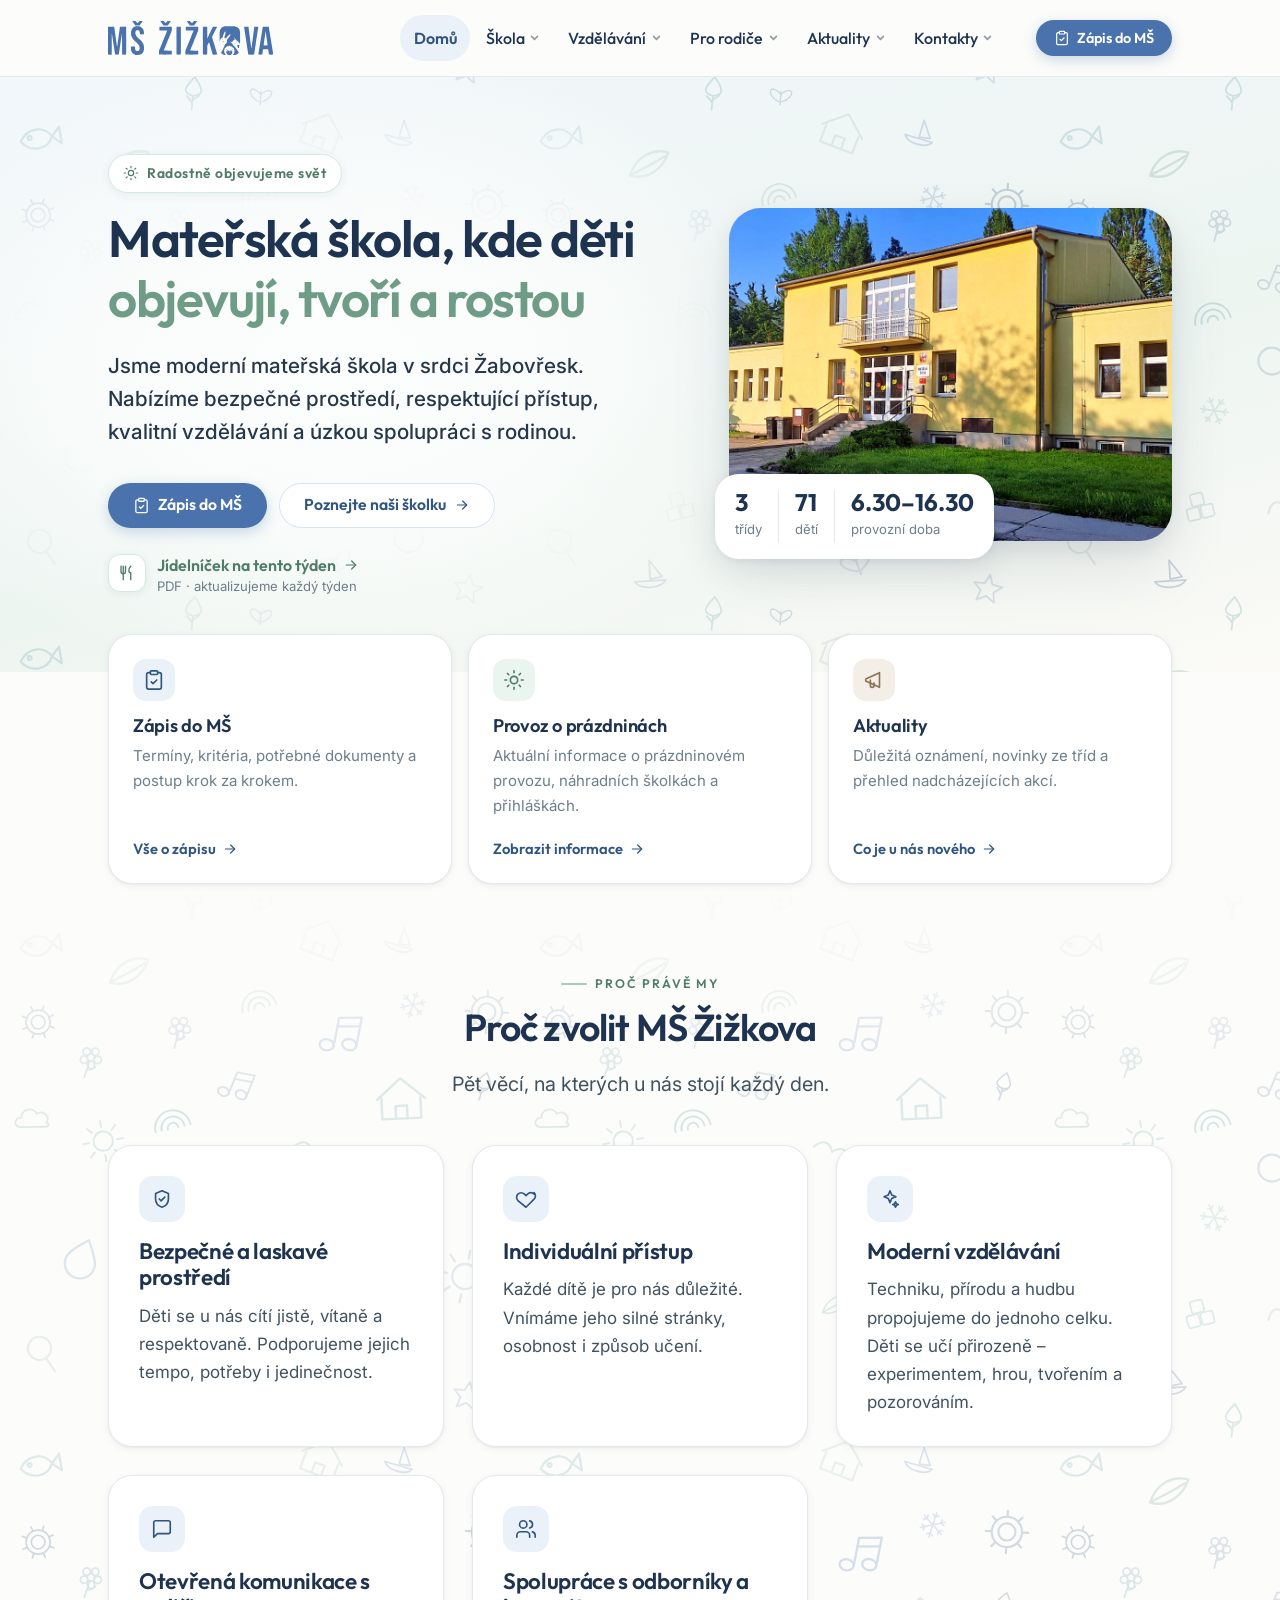
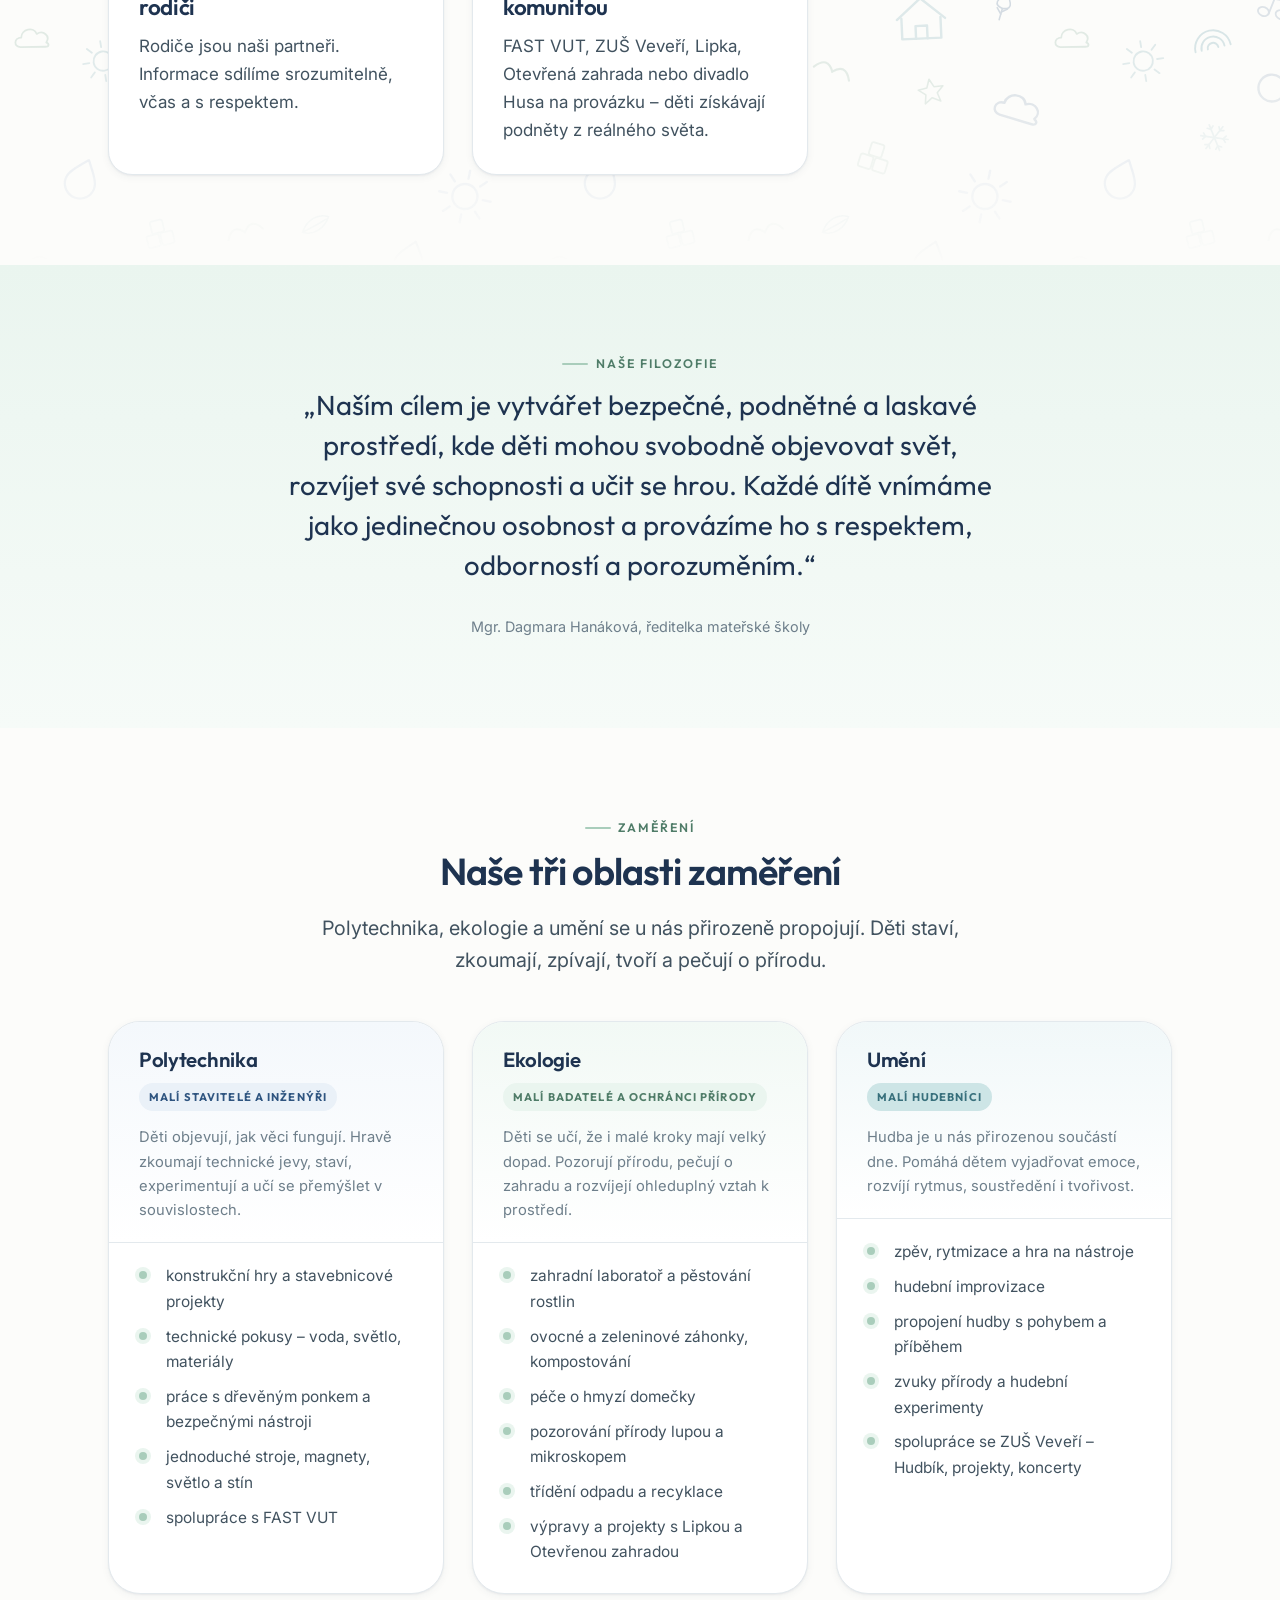
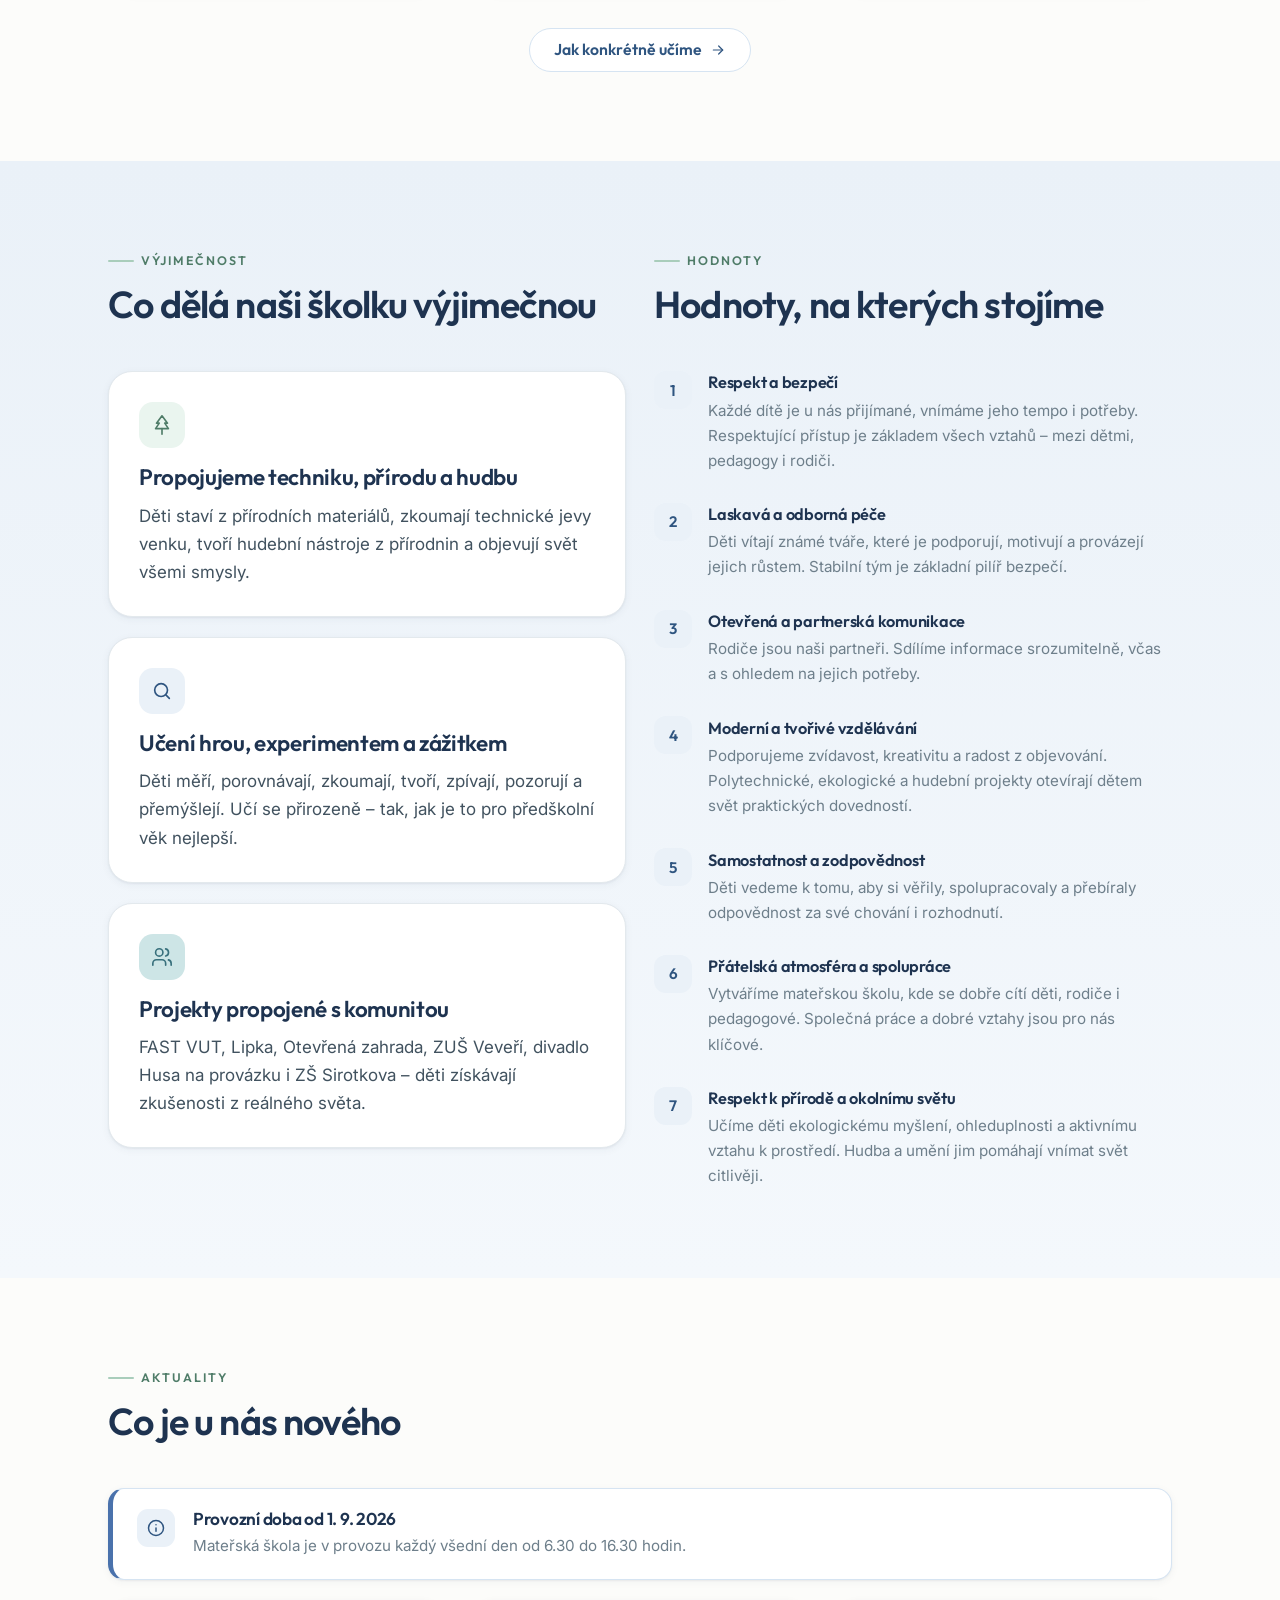
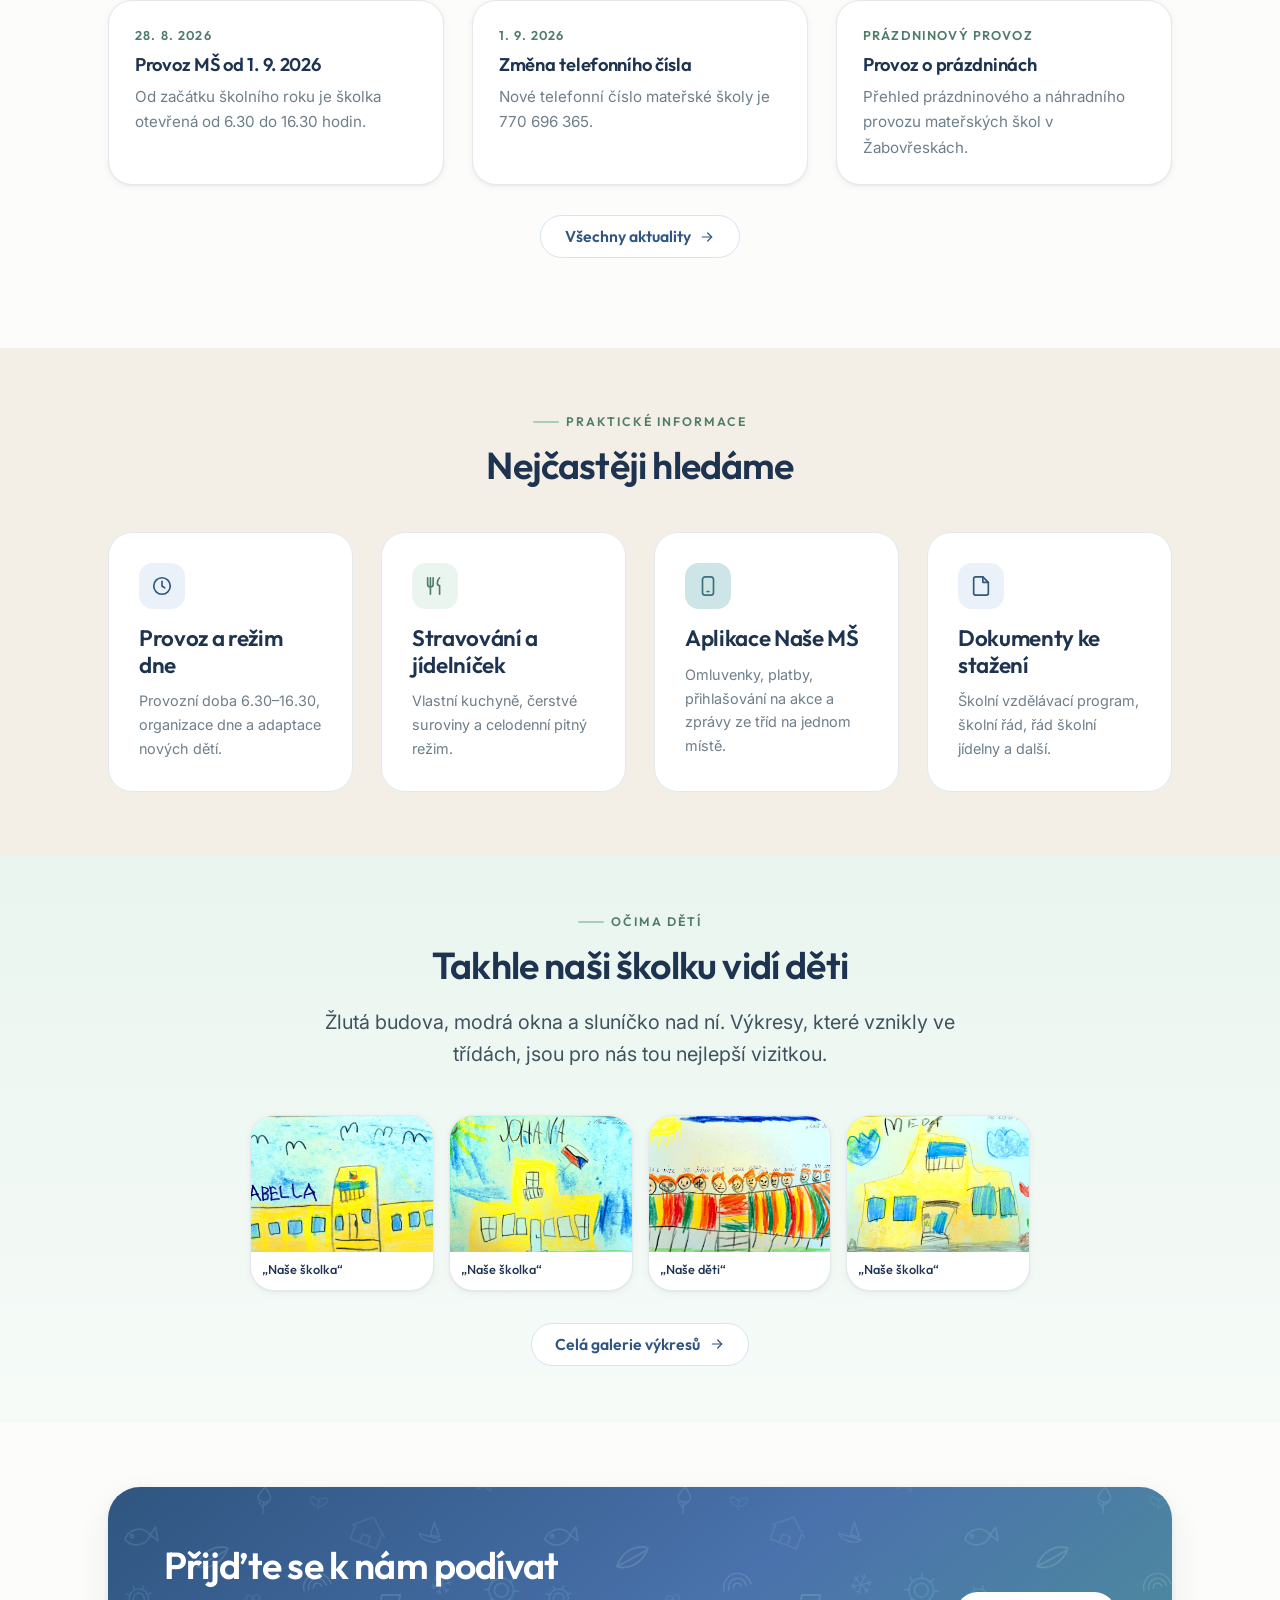
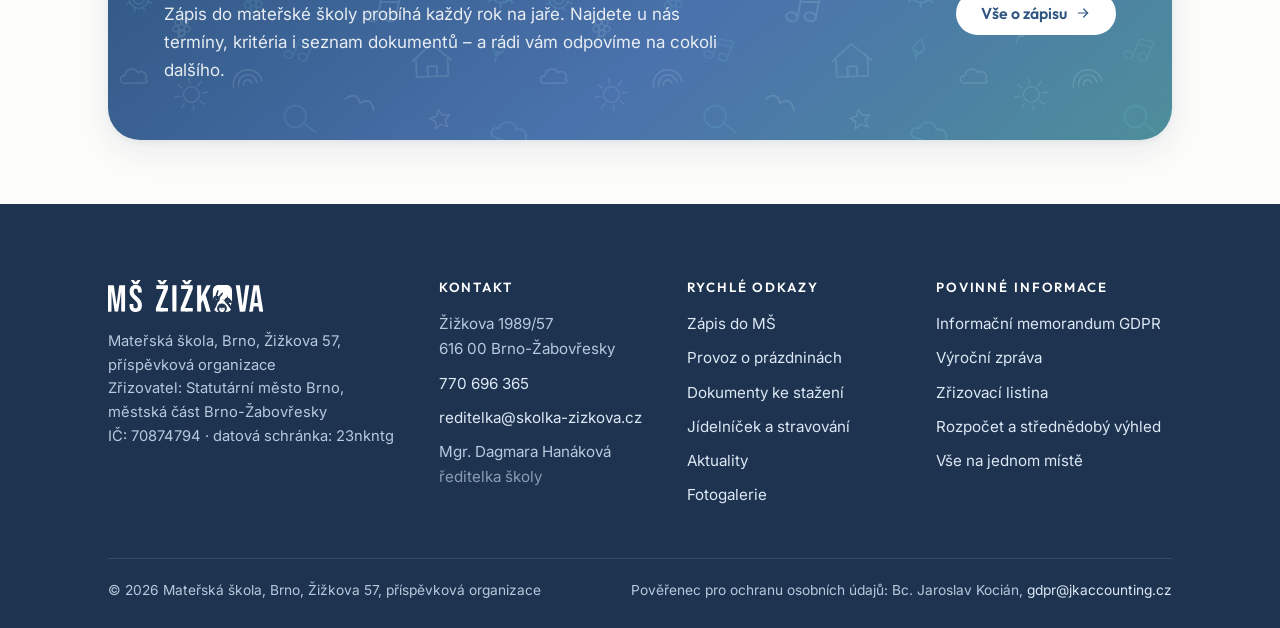
==== commit a029704b: "Nižší a širší logo podle připomínky klientky Klientka chtěla logo, které nepůsobí tolik do výšky – š" ====
--- a/index.html
+++ b/index.html
@@ -5,7 +5,6 @@
 <meta name="viewport" content="width=device-width, initial-scale=1">
 <title>MŠ Žižkova, Brno – mateřská škola, kde děti objevují, tvoří a rostou</title>
 <meta name="description" content="Moderní mateřská škola v Brně-Žabovřeskách. Bezpečné prostředí, respektující přístup, polytechnika, ekologie a hudba. Informace o zápisu, provozu i stravování.">
-<meta name="robots" content="noindex,nofollow">
 <meta name="theme-color" content="#4A72AC">
 <meta property="og:type" content="website">
 <meta property="og:title" content="MŠ Žižkova, Brno – mateřská škola, kde děti objevují, tvoří a rostou">
@@ -32,7 +31,7 @@
 <body>
 <a class="skip" href="#obsah">Přeskočit na obsah</a>
 <header class="header"><div class="wrap header__in">
-  <a class="logo" href="index.html"><img src="assets/img/logo.svg" width="270" height="64" alt="MŠ Žižkova, Brno"></a>
+  <a class="logo" href="index.html"><img src="assets/img/logo.svg" width="310" height="64" alt="MŠ Žižkova, Brno"></a>
   <nav class="nav" aria-label="Hlavní navigace"><div class="nav__item"><a class="nav__link" href="index.html" aria-current="page">Domů</a></div><div class="nav__item"><a class="nav__link" href="skola.html">Škola<svg class="nav__caret" viewBox="0 0 12 12" fill="none" stroke="currentColor" stroke-width="2" stroke-linecap="round" aria-hidden="true"><path d="m2 4.5 4 4 4-4"/></svg></a><div class="nav__panel"><a href="skola.html#kdo-jsme">Kdo jsme</a><a href="skola.html#nase-ms">Aplikace Naše MŠ</a><a href="skola.html#vybaveni">Vybavení školy</a><a href="skola.html#zahrada">Školní zahrada</a><a href="skola.html#tym">Náš tým</a><a href="skola.html#provoz">Provoz školy</a><a href="fotogalerie.html">Fotogalerie</a></div></div><div class="nav__item"><a class="nav__link" href="vzdelavani.html">Vzdělávání<svg class="nav__caret" viewBox="0 0 12 12" fill="none" stroke="currentColor" stroke-width="2" stroke-linecap="round" aria-hidden="true"><path d="m2 4.5 4 4 4-4"/></svg></a><div class="nav__panel"><a href="vzdelavani.html#svp">Školní vzdělávací program</a><a href="vzdelavani.html#zamereni">Zaměření školy</a><a href="vzdelavani.html#jak-ucime">Jak učíme</a><a href="vzdelavani.html#predskolaci">Předškolní příprava</a><a href="projekty.html">Projekty a spolupráce</a></div></div><div class="nav__item"><a class="nav__link" href="pro-rodice.html">Pro rodiče<svg class="nav__caret" viewBox="0 0 12 12" fill="none" stroke="currentColor" stroke-width="2" stroke-linecap="round" aria-hidden="true"><path d="m2 4.5 4 4 4-4"/></svg></a><div class="nav__panel"><a href="pro-rodice.html#novi-rodice">Informace pro nové rodiče</a><a href="pro-rodice.html#dokumenty">Dokumenty ke stažení</a><a href="pro-rodice.html#stravovani">Stravování</a><a href="zapis.html">Zápis do MŠ</a><a href="pro-rodice.html#prazdniny">Provoz o prázdninách</a><a href="pro-rodice.html#aktivity">Nadstandardní aktivity</a></div></div><div class="nav__item"><a class="nav__link" href="aktuality.html">Aktuality<svg class="nav__caret" viewBox="0 0 12 12" fill="none" stroke="currentColor" stroke-width="2" stroke-linecap="round" aria-hidden="true"><path d="m2 4.5 4 4 4-4"/></svg></a><div class="nav__panel"><a href="aktuality.html#dulezite">Důležité informace</a><a href="aktuality.html#novinky">Novinky a akce</a></div></div><div class="nav__item"><a class="nav__link" href="kontakty.html">Kontakty<svg class="nav__caret" viewBox="0 0 12 12" fill="none" stroke="currentColor" stroke-width="2" stroke-linecap="round" aria-hidden="true"><path d="m2 4.5 4 4 4-4"/></svg></a><div class="nav__panel"><a href="kontakty.html#udaje">Kontaktní údaje</a><a href="kontakty.html#doprava">Jak se k nám dostanete</a><a href="kontakty.html#povinne">Povinně zveřejňované informace</a></div></div></nav>
   <a class="btn btn--primary btn--sm header__cta" href="zapis.html"><svg width="16" height="16" viewBox="0 0 24 24" fill="none" stroke="currentColor" stroke-width="1.8" stroke-linecap="round" stroke-linejoin="round" aria-hidden="true"><path d="M16 4h2a2 2 0 0 1 2 2v14a2 2 0 0 1-2 2H6a2 2 0 0 1-2-2V6a2 2 0 0 1 2-2h2"/><rect x="8" y="2" width="8" height="4" rx="1"/><path d="m9 14 2 2 4-4"/></svg> Zápis do MŠ</a>
   <button class="burger" type="button" aria-label="Otevřít menu" aria-expanded="false" data-menu-open><span></span></button>
@@ -41,7 +40,7 @@
 <div class="mobile" id="mobilni-menu" hidden>
   <div class="wrap" style="padding:0">
     <div class="mobile__top">
-      <a class="logo" href="index.html"><img src="assets/img/logo.svg" width="270" height="64" alt="MŠ Žižkova, Brno"></a>
+      <a class="logo" href="index.html"><img src="assets/img/logo.svg" width="310" height="64" alt="MŠ Žižkova, Brno"></a>
       <button class="mobile__close" type="button" aria-label="Zavřít menu" data-menu-close>&times;</button>
     </div>
     <div class="mobile__group"><a href="index.html">Domů</a></div><div class="mobile__group"><a href="skola.html">Škola</a><div class="mobile__sub"><a href="skola.html#kdo-jsme">Kdo jsme</a><a href="skola.html#nase-ms">Aplikace Naše MŠ</a><a href="skola.html#vybaveni">Vybavení školy</a><a href="skola.html#zahrada">Školní zahrada</a><a href="skola.html#tym">Náš tým</a><a href="skola.html#provoz">Provoz školy</a><a href="fotogalerie.html">Fotogalerie</a></div></div><div class="mobile__group"><a href="vzdelavani.html">Vzdělávání</a><div class="mobile__sub"><a href="vzdelavani.html#svp">Školní vzdělávací program</a><a href="vzdelavani.html#zamereni">Zaměření školy</a><a href="vzdelavani.html#jak-ucime">Jak učíme</a><a href="vzdelavani.html#predskolaci">Předškolní příprava</a><a href="projekty.html">Projekty a spolupráce</a></div></div><div class="mobile__group"><a href="pro-rodice.html">Pro rodiče</a><div class="mobile__sub"><a href="pro-rodice.html#novi-rodice">Informace pro nové rodiče</a><a href="pro-rodice.html#dokumenty">Dokumenty ke stažení</a><a href="pro-rodice.html#stravovani">Stravování</a><a href="zapis.html">Zápis do MŠ</a><a href="pro-rodice.html#prazdniny">Provoz o prázdninách</a><a href="pro-rodice.html#aktivity">Nadstandardní aktivity</a></div></div><div class="mobile__group"><a href="aktuality.html">Aktuality</a><div class="mobile__sub"><a href="aktuality.html#dulezite">Důležité informace</a><a href="aktuality.html#novinky">Novinky a akce</a></div></div><div class="mobile__group"><a href="kontakty.html">Kontakty</a><div class="mobile__sub"><a href="kontakty.html#udaje">Kontaktní údaje</a><a href="kontakty.html#doprava">Jak se k nám dostanete</a><a href="kontakty.html#povinne">Povinně zveřejňované informace</a></div></div>
@@ -271,7 +270,7 @@
 <footer class="footer"><div class="wrap">
   <div class="footer__grid">
     <div>
-      <div class="footer__logo"><img src="assets/img/logo-inverzni.svg" width="270" height="64" alt="MŠ Žižkova, Brno"></div>
+      <div class="footer__logo"><img src="assets/img/logo-inverzni.svg" width="310" height="64" alt="MŠ Žižkova, Brno"></div>
       <p class="footer__note">Mateřská škola, Brno, Žižkova 57, příspěvková organizace<br>
       Zřizovatel: Statutární město Brno, městská část Brno-Žabovřesky<br>
       IČ: 70874794 &middot; datová schránka: 23nkntg</p>
--- a/assets/css/style.css
+++ b/assets/css/style.css
@@ -147,7 +147,7 @@
 }
 .header__in{display:flex;align-items:center;gap:24px;min-height:76px}
 .logo{display:flex;align-items:center;flex:none}
-.logo img{height:38px;width:auto}
+.logo img{height:34px;width:auto}
 .logo:hover{text-decoration:none}
 
 .nav{margin-left:auto;display:flex;align-items:center;gap:2px}
@@ -496,7 +496,7 @@
 .footer a:hover{color:#fff;text-decoration:underline}
 .footer h4{color:#fff;font-size:.83rem;letter-spacing:.14em;text-transform:uppercase;margin-bottom:1.15em;font-weight:600}
 .footer__grid{display:grid;gap:clamp(28px,3.4vw,44px);grid-template-columns:1.4fr 1fr 1fr 1.15fr}
-.footer__logo img{height:36px;width:auto;margin-bottom:18px}
+.footer__logo img{height:32px;width:auto;margin-bottom:18px}
 .footer__list{list-style:none;margin:0;padding:0;display:grid;gap:.6em;font-size:.95rem}
 .footer__note{font-size:.92rem;line-height:1.6}
 .footer__bottom{
@@ -544,7 +544,7 @@
 /* nízké obrazovky (telefon naležato) – lepivá hlavička nesmí sežrat displej */
 @media (max-height:520px) and (orientation:landscape){
   .header__in{min-height:54px}
-  .logo img{height:29px}
+  .logo img{height:26px}
   .header__cta,.burger{transform:scale(.92)}
   .subnav{position:static}
   .subnav__in{padding-block:7px}
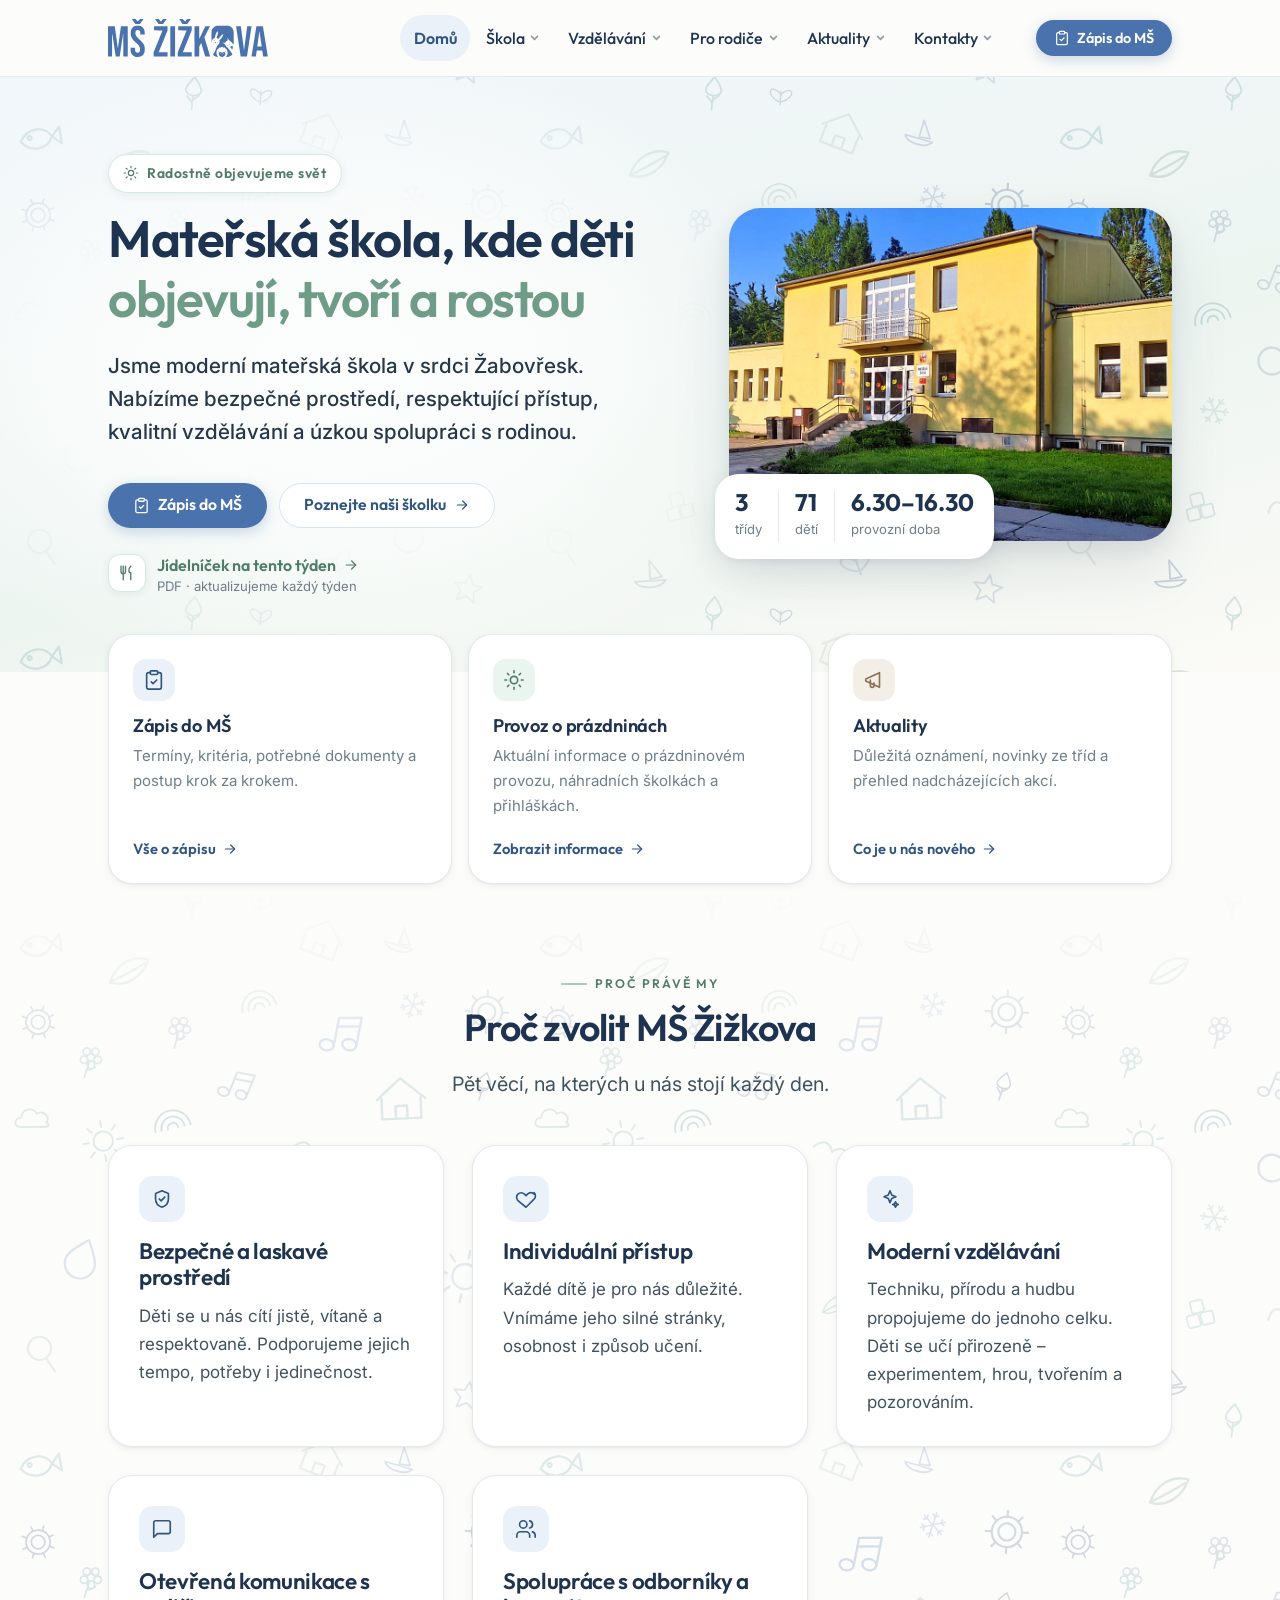
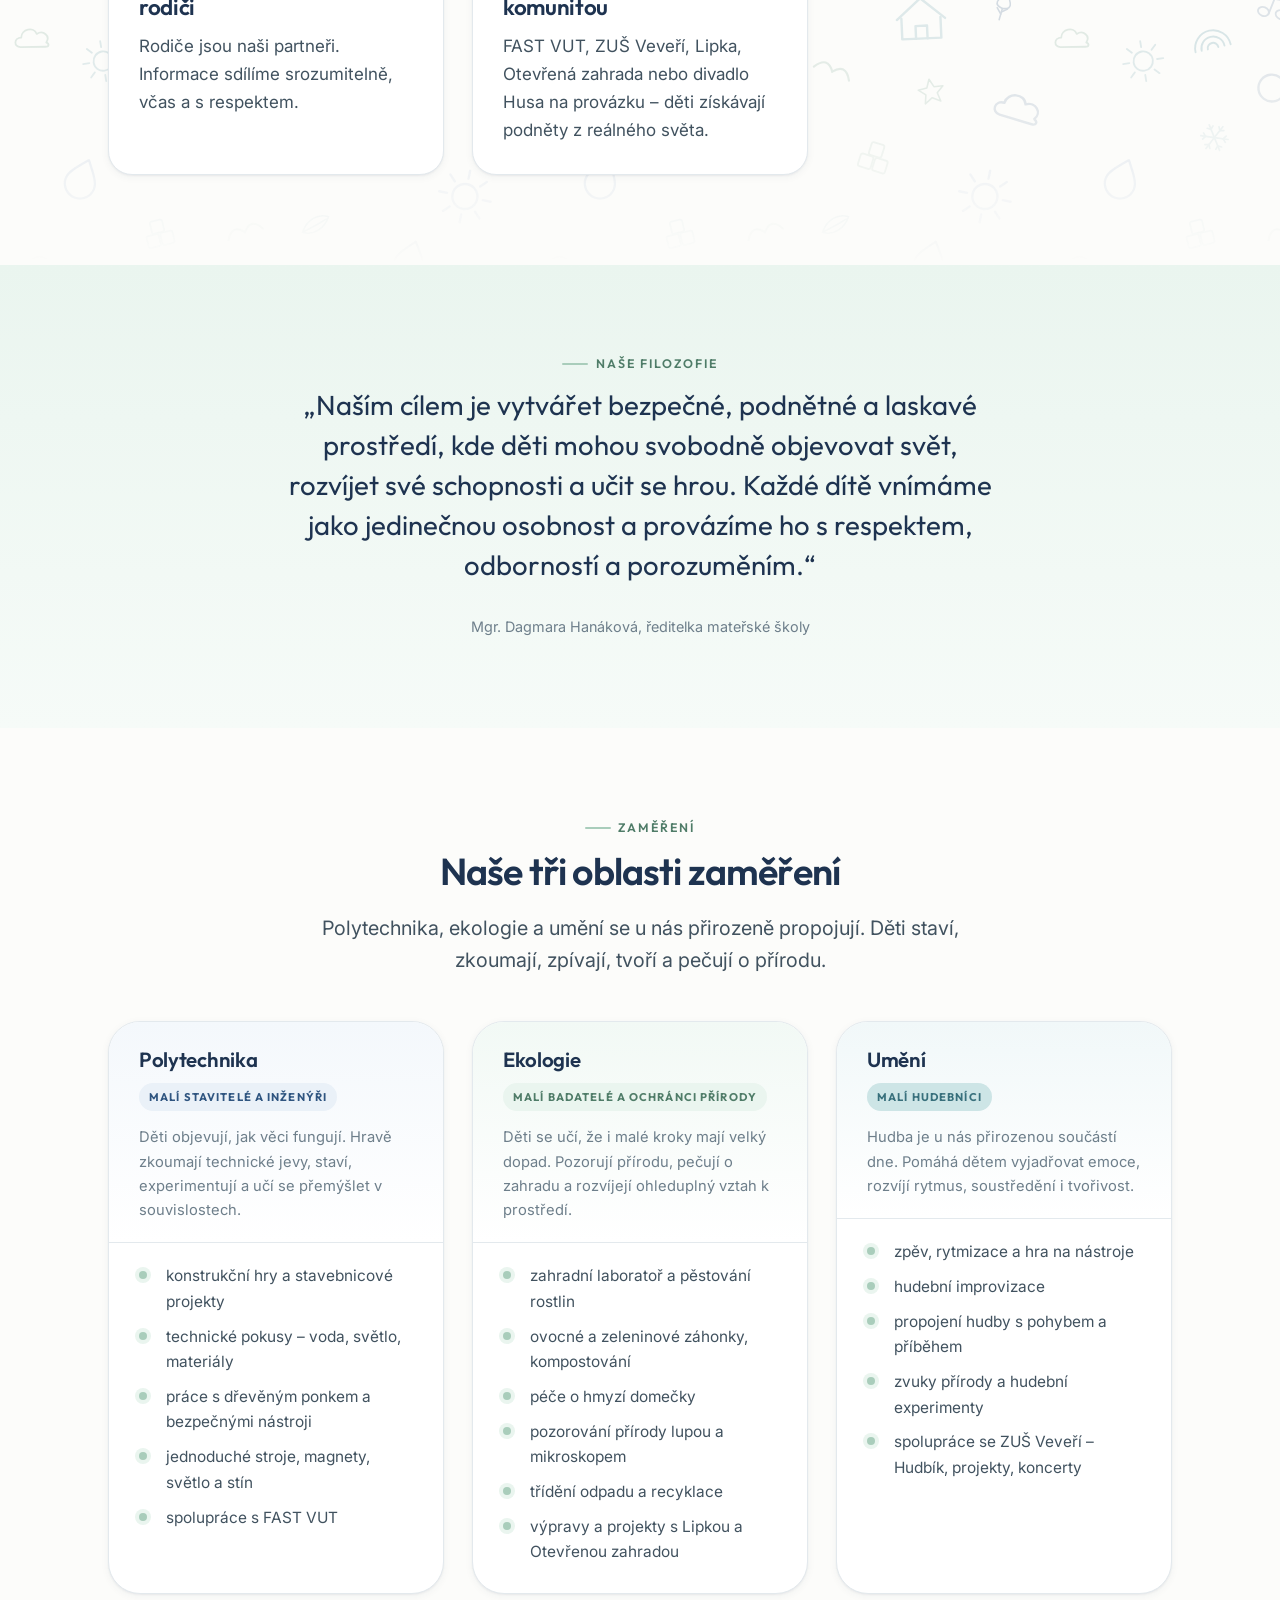
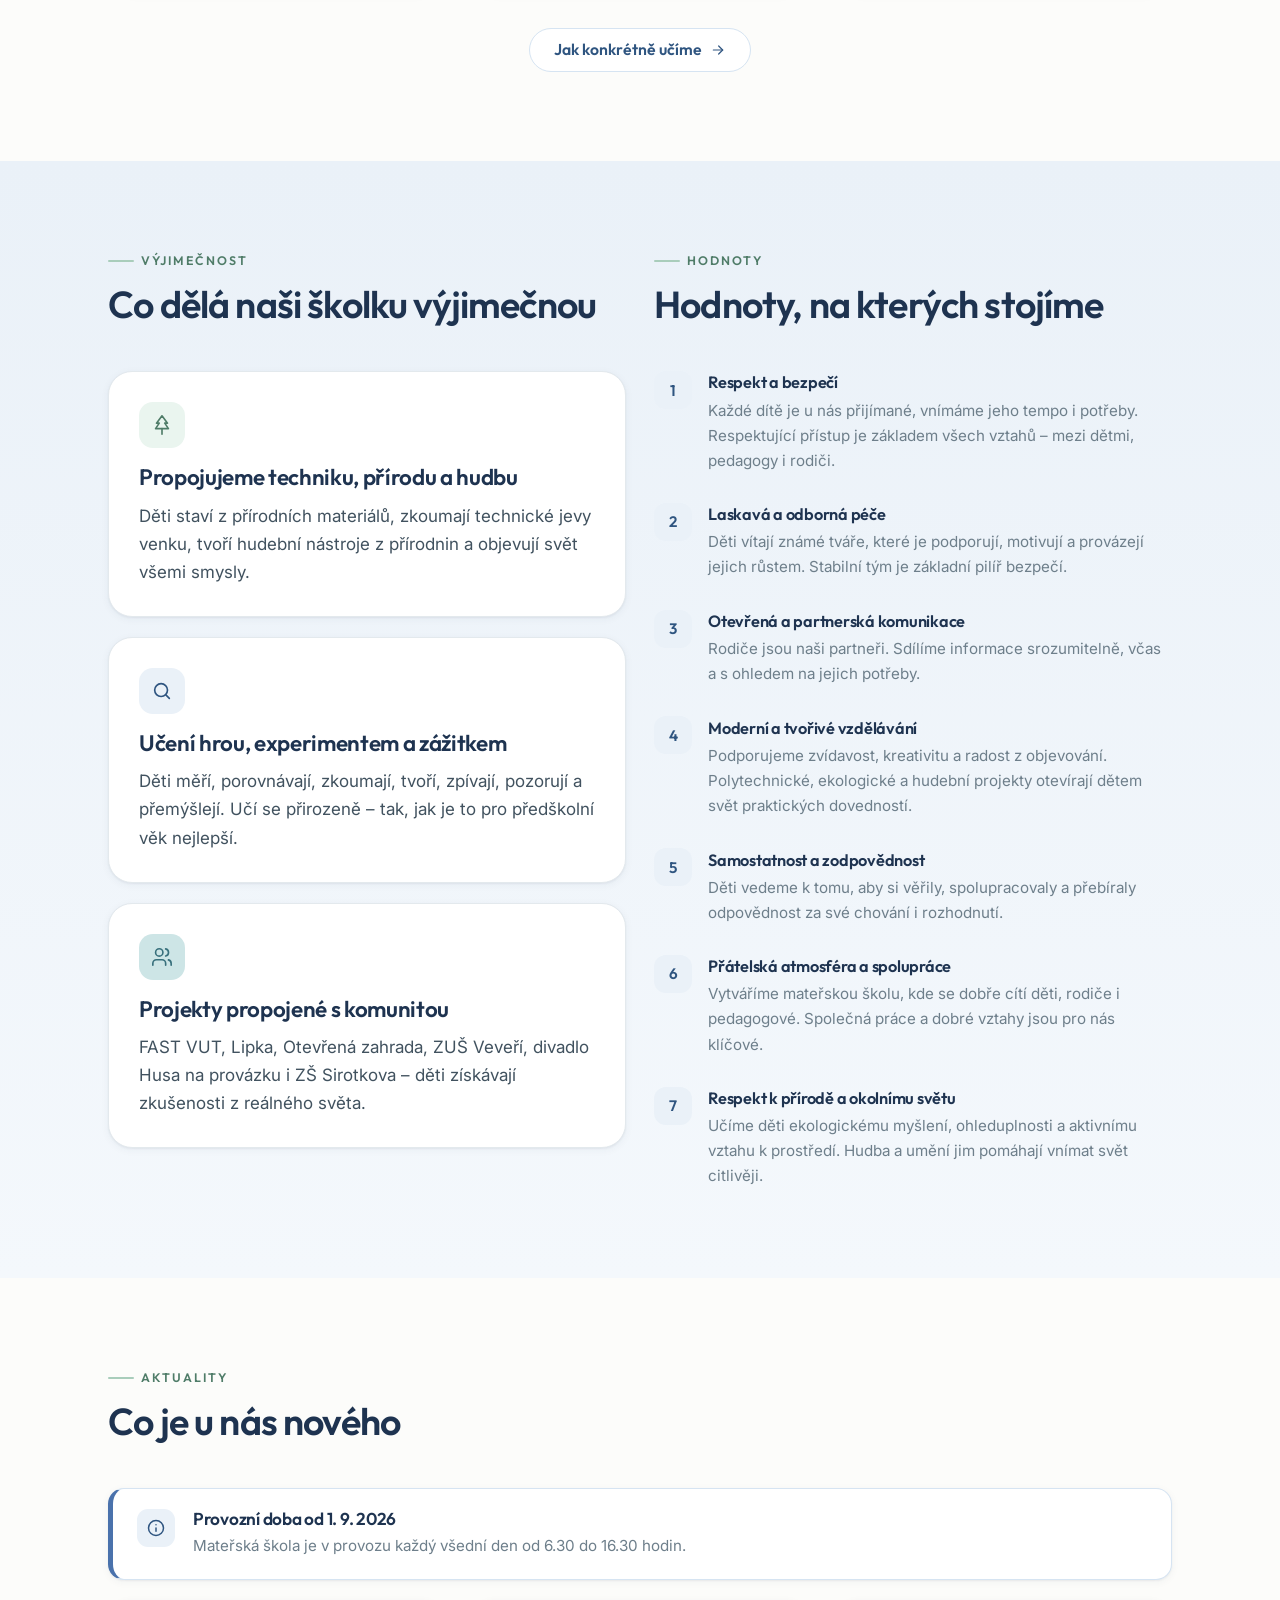
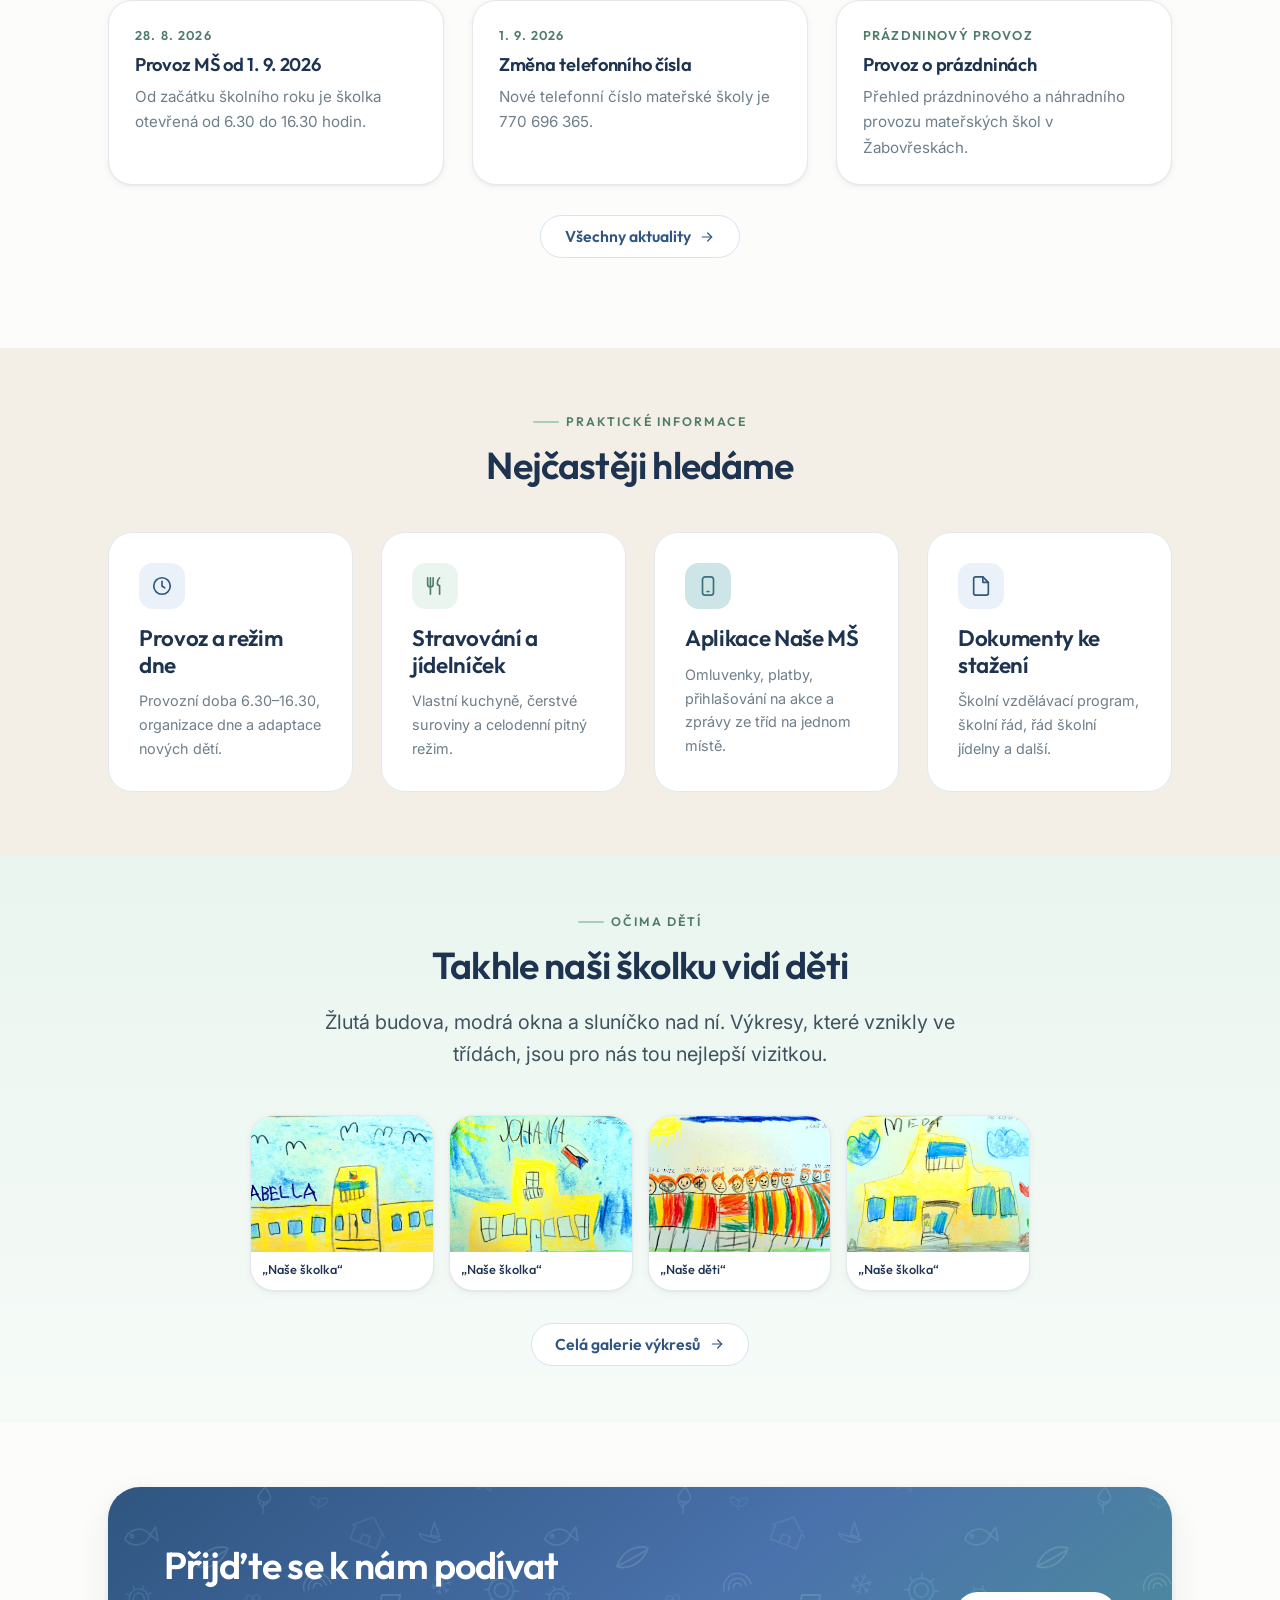
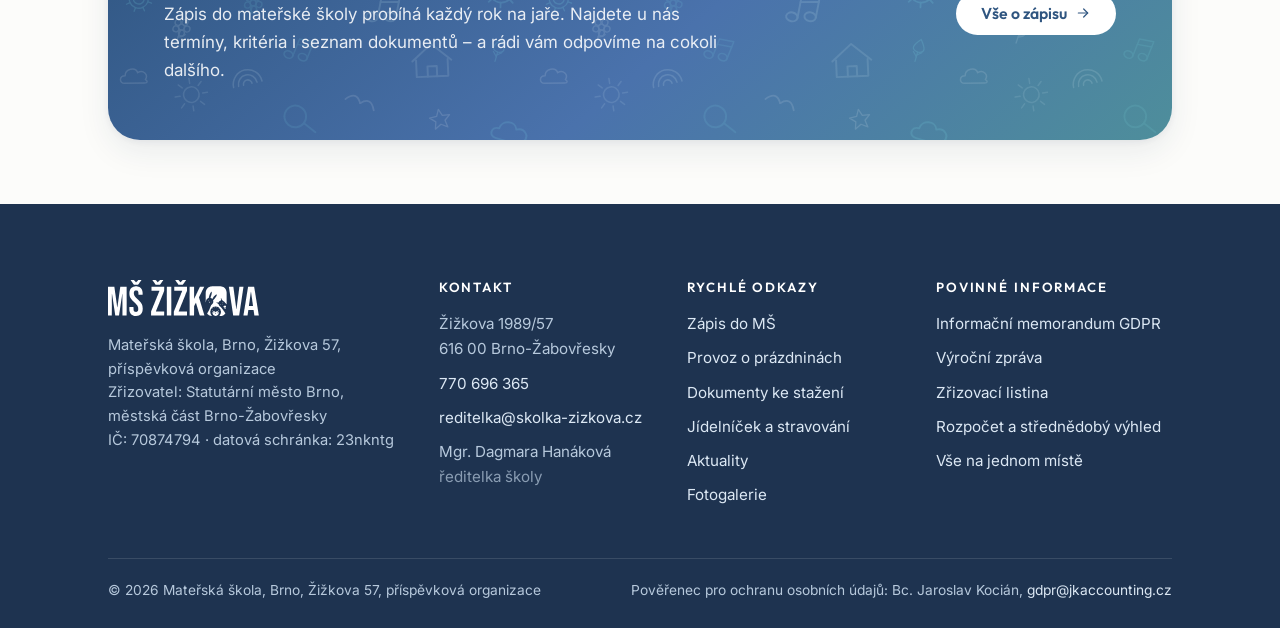
==== commit 71e2b13f: "Zpět k původním proporcím loga Snížené a rozšířené logo se neujalo, VYSKA_PISMA a HACKY_BLIZE jdou z" ====
--- a/index.html
+++ b/index.html
@@ -31,7 +31,7 @@
 <body>
 <a class="skip" href="#obsah">Přeskočit na obsah</a>
 <header class="header"><div class="wrap header__in">
-  <a class="logo" href="index.html"><img src="assets/img/logo.svg" width="310" height="64" alt="MŠ Žižkova, Brno"></a>
+  <a class="logo" href="index.html"><img src="assets/img/logo.svg" width="270" height="64" alt="MŠ Žižkova, Brno"></a>
   <nav class="nav" aria-label="Hlavní navigace"><div class="nav__item"><a class="nav__link" href="index.html" aria-current="page">Domů</a></div><div class="nav__item"><a class="nav__link" href="skola.html">Škola<svg class="nav__caret" viewBox="0 0 12 12" fill="none" stroke="currentColor" stroke-width="2" stroke-linecap="round" aria-hidden="true"><path d="m2 4.5 4 4 4-4"/></svg></a><div class="nav__panel"><a href="skola.html#kdo-jsme">Kdo jsme</a><a href="skola.html#nase-ms">Aplikace Naše MŠ</a><a href="skola.html#vybaveni">Vybavení školy</a><a href="skola.html#zahrada">Školní zahrada</a><a href="skola.html#tym">Náš tým</a><a href="skola.html#provoz">Provoz školy</a><a href="fotogalerie.html">Fotogalerie</a></div></div><div class="nav__item"><a class="nav__link" href="vzdelavani.html">Vzdělávání<svg class="nav__caret" viewBox="0 0 12 12" fill="none" stroke="currentColor" stroke-width="2" stroke-linecap="round" aria-hidden="true"><path d="m2 4.5 4 4 4-4"/></svg></a><div class="nav__panel"><a href="vzdelavani.html#svp">Školní vzdělávací program</a><a href="vzdelavani.html#zamereni">Zaměření školy</a><a href="vzdelavani.html#jak-ucime">Jak učíme</a><a href="vzdelavani.html#predskolaci">Předškolní příprava</a><a href="projekty.html">Projekty a spolupráce</a></div></div><div class="nav__item"><a class="nav__link" href="pro-rodice.html">Pro rodiče<svg class="nav__caret" viewBox="0 0 12 12" fill="none" stroke="currentColor" stroke-width="2" stroke-linecap="round" aria-hidden="true"><path d="m2 4.5 4 4 4-4"/></svg></a><div class="nav__panel"><a href="pro-rodice.html#novi-rodice">Informace pro nové rodiče</a><a href="pro-rodice.html#dokumenty">Dokumenty ke stažení</a><a href="pro-rodice.html#stravovani">Stravování</a><a href="zapis.html">Zápis do MŠ</a><a href="pro-rodice.html#prazdniny">Provoz o prázdninách</a><a href="pro-rodice.html#aktivity">Nadstandardní aktivity</a></div></div><div class="nav__item"><a class="nav__link" href="aktuality.html">Aktuality<svg class="nav__caret" viewBox="0 0 12 12" fill="none" stroke="currentColor" stroke-width="2" stroke-linecap="round" aria-hidden="true"><path d="m2 4.5 4 4 4-4"/></svg></a><div class="nav__panel"><a href="aktuality.html#dulezite">Důležité informace</a><a href="aktuality.html#novinky">Novinky a akce</a></div></div><div class="nav__item"><a class="nav__link" href="kontakty.html">Kontakty<svg class="nav__caret" viewBox="0 0 12 12" fill="none" stroke="currentColor" stroke-width="2" stroke-linecap="round" aria-hidden="true"><path d="m2 4.5 4 4 4-4"/></svg></a><div class="nav__panel"><a href="kontakty.html#udaje">Kontaktní údaje</a><a href="kontakty.html#doprava">Jak se k nám dostanete</a><a href="kontakty.html#povinne">Povinně zveřejňované informace</a></div></div></nav>
   <a class="btn btn--primary btn--sm header__cta" href="zapis.html"><svg width="16" height="16" viewBox="0 0 24 24" fill="none" stroke="currentColor" stroke-width="1.8" stroke-linecap="round" stroke-linejoin="round" aria-hidden="true"><path d="M16 4h2a2 2 0 0 1 2 2v14a2 2 0 0 1-2 2H6a2 2 0 0 1-2-2V6a2 2 0 0 1 2-2h2"/><rect x="8" y="2" width="8" height="4" rx="1"/><path d="m9 14 2 2 4-4"/></svg> Zápis do MŠ</a>
   <button class="burger" type="button" aria-label="Otevřít menu" aria-expanded="false" data-menu-open><span></span></button>
@@ -40,7 +40,7 @@
 <div class="mobile" id="mobilni-menu" hidden>
   <div class="wrap" style="padding:0">
     <div class="mobile__top">
-      <a class="logo" href="index.html"><img src="assets/img/logo.svg" width="310" height="64" alt="MŠ Žižkova, Brno"></a>
+      <a class="logo" href="index.html"><img src="assets/img/logo.svg" width="270" height="64" alt="MŠ Žižkova, Brno"></a>
       <button class="mobile__close" type="button" aria-label="Zavřít menu" data-menu-close>&times;</button>
     </div>
     <div class="mobile__group"><a href="index.html">Domů</a></div><div class="mobile__group"><a href="skola.html">Škola</a><div class="mobile__sub"><a href="skola.html#kdo-jsme">Kdo jsme</a><a href="skola.html#nase-ms">Aplikace Naše MŠ</a><a href="skola.html#vybaveni">Vybavení školy</a><a href="skola.html#zahrada">Školní zahrada</a><a href="skola.html#tym">Náš tým</a><a href="skola.html#provoz">Provoz školy</a><a href="fotogalerie.html">Fotogalerie</a></div></div><div class="mobile__group"><a href="vzdelavani.html">Vzdělávání</a><div class="mobile__sub"><a href="vzdelavani.html#svp">Školní vzdělávací program</a><a href="vzdelavani.html#zamereni">Zaměření školy</a><a href="vzdelavani.html#jak-ucime">Jak učíme</a><a href="vzdelavani.html#predskolaci">Předškolní příprava</a><a href="projekty.html">Projekty a spolupráce</a></div></div><div class="mobile__group"><a href="pro-rodice.html">Pro rodiče</a><div class="mobile__sub"><a href="pro-rodice.html#novi-rodice">Informace pro nové rodiče</a><a href="pro-rodice.html#dokumenty">Dokumenty ke stažení</a><a href="pro-rodice.html#stravovani">Stravování</a><a href="zapis.html">Zápis do MŠ</a><a href="pro-rodice.html#prazdniny">Provoz o prázdninách</a><a href="pro-rodice.html#aktivity">Nadstandardní aktivity</a></div></div><div class="mobile__group"><a href="aktuality.html">Aktuality</a><div class="mobile__sub"><a href="aktuality.html#dulezite">Důležité informace</a><a href="aktuality.html#novinky">Novinky a akce</a></div></div><div class="mobile__group"><a href="kontakty.html">Kontakty</a><div class="mobile__sub"><a href="kontakty.html#udaje">Kontaktní údaje</a><a href="kontakty.html#doprava">Jak se k nám dostanete</a><a href="kontakty.html#povinne">Povinně zveřejňované informace</a></div></div>
@@ -270,7 +270,7 @@
 <footer class="footer"><div class="wrap">
   <div class="footer__grid">
     <div>
-      <div class="footer__logo"><img src="assets/img/logo-inverzni.svg" width="310" height="64" alt="MŠ Žižkova, Brno"></div>
+      <div class="footer__logo"><img src="assets/img/logo-inverzni.svg" width="270" height="64" alt="MŠ Žižkova, Brno"></div>
       <p class="footer__note">Mateřská škola, Brno, Žižkova 57, příspěvková organizace<br>
       Zřizovatel: Statutární město Brno, městská část Brno-Žabovřesky<br>
       IČ: 70874794 &middot; datová schránka: 23nkntg</p>
--- a/assets/css/style.css
+++ b/assets/css/style.css
@@ -147,7 +147,7 @@
 }
 .header__in{display:flex;align-items:center;gap:24px;min-height:76px}
 .logo{display:flex;align-items:center;flex:none}
-.logo img{height:34px;width:auto}
+.logo img{height:38px;width:auto}
 .logo:hover{text-decoration:none}
 
 .nav{margin-left:auto;display:flex;align-items:center;gap:2px}
@@ -496,7 +496,7 @@
 .footer a:hover{color:#fff;text-decoration:underline}
 .footer h4{color:#fff;font-size:.83rem;letter-spacing:.14em;text-transform:uppercase;margin-bottom:1.15em;font-weight:600}
 .footer__grid{display:grid;gap:clamp(28px,3.4vw,44px);grid-template-columns:1.4fr 1fr 1fr 1.15fr}
-.footer__logo img{height:32px;width:auto;margin-bottom:18px}
+.footer__logo img{height:36px;width:auto;margin-bottom:18px}
 .footer__list{list-style:none;margin:0;padding:0;display:grid;gap:.6em;font-size:.95rem}
 .footer__note{font-size:.92rem;line-height:1.6}
 .footer__bottom{
@@ -544,7 +544,7 @@
 /* nízké obrazovky (telefon naležato) – lepivá hlavička nesmí sežrat displej */
 @media (max-height:520px) and (orientation:landscape){
   .header__in{min-height:54px}
-  .logo img{height:26px}
+  .logo img{height:29px}
   .header__cta,.burger{transform:scale(.92)}
   .subnav{position:static}
   .subnav__in{padding-block:7px}
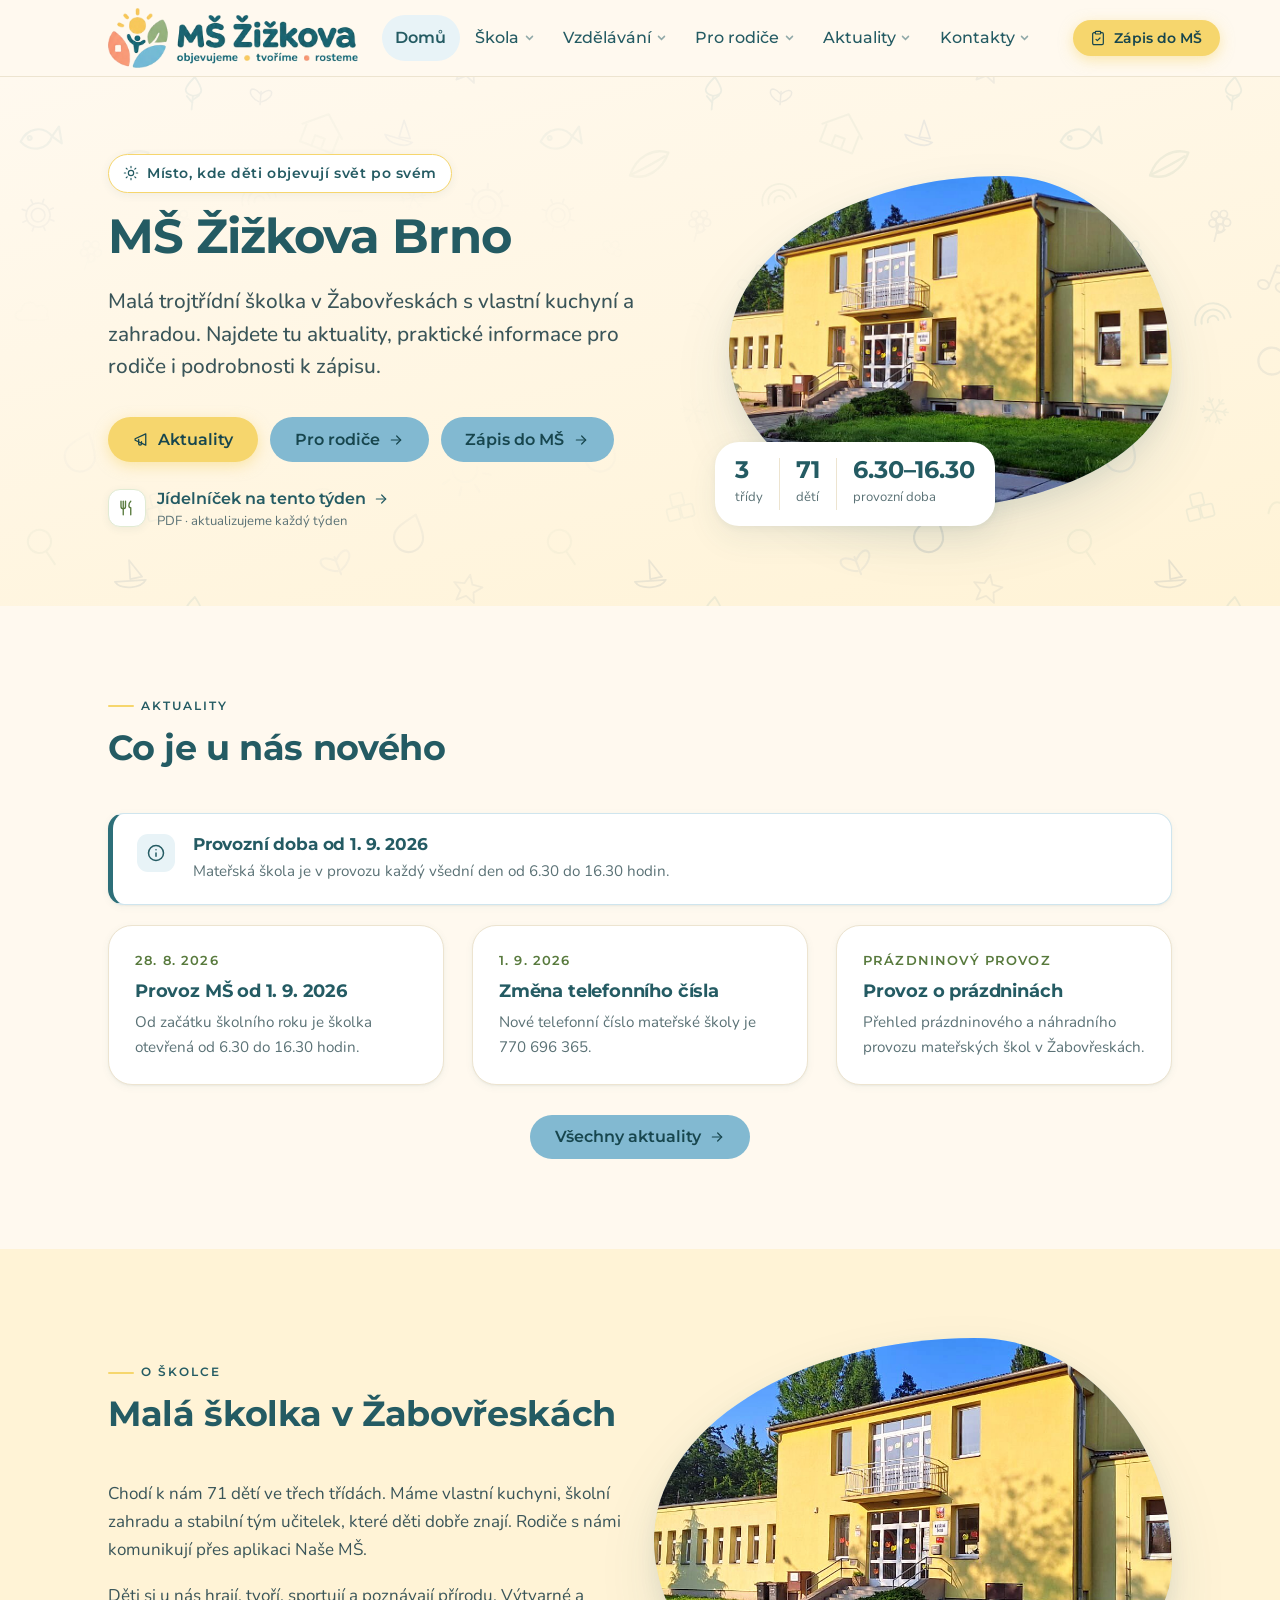
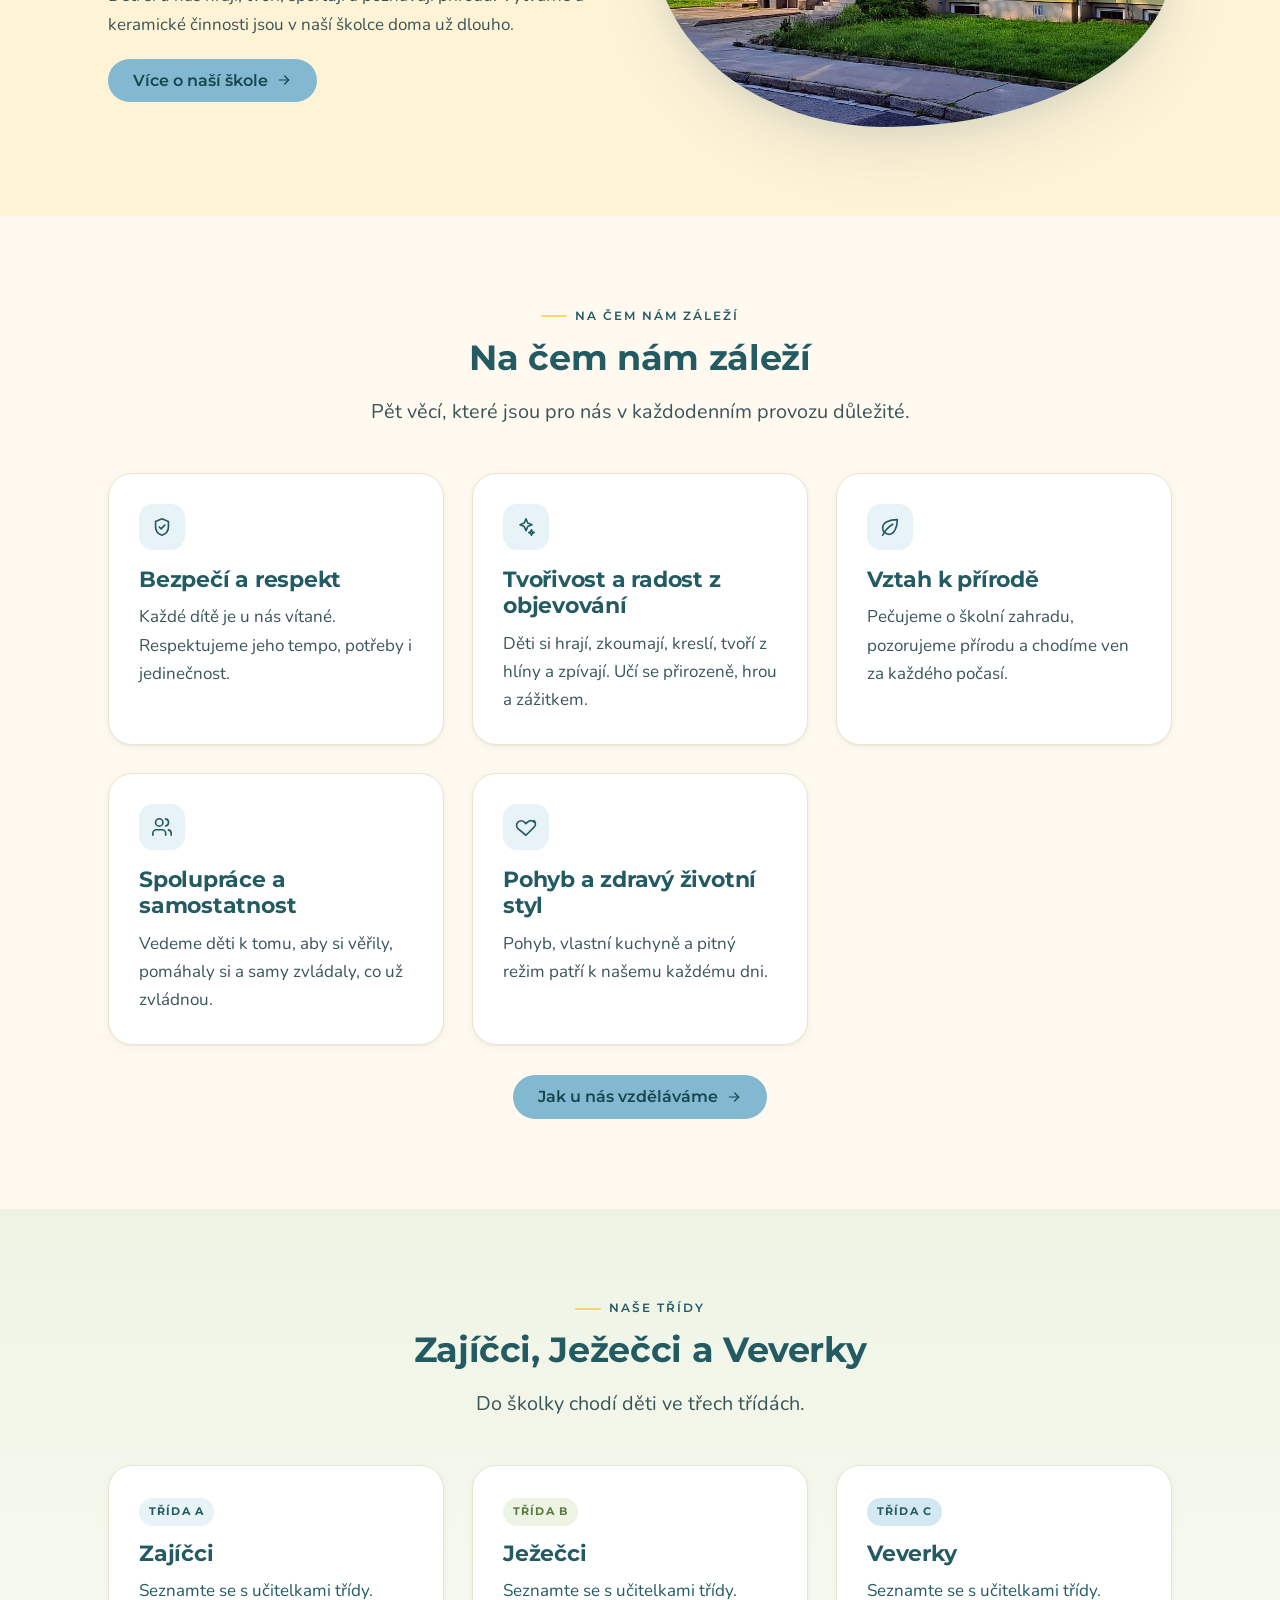
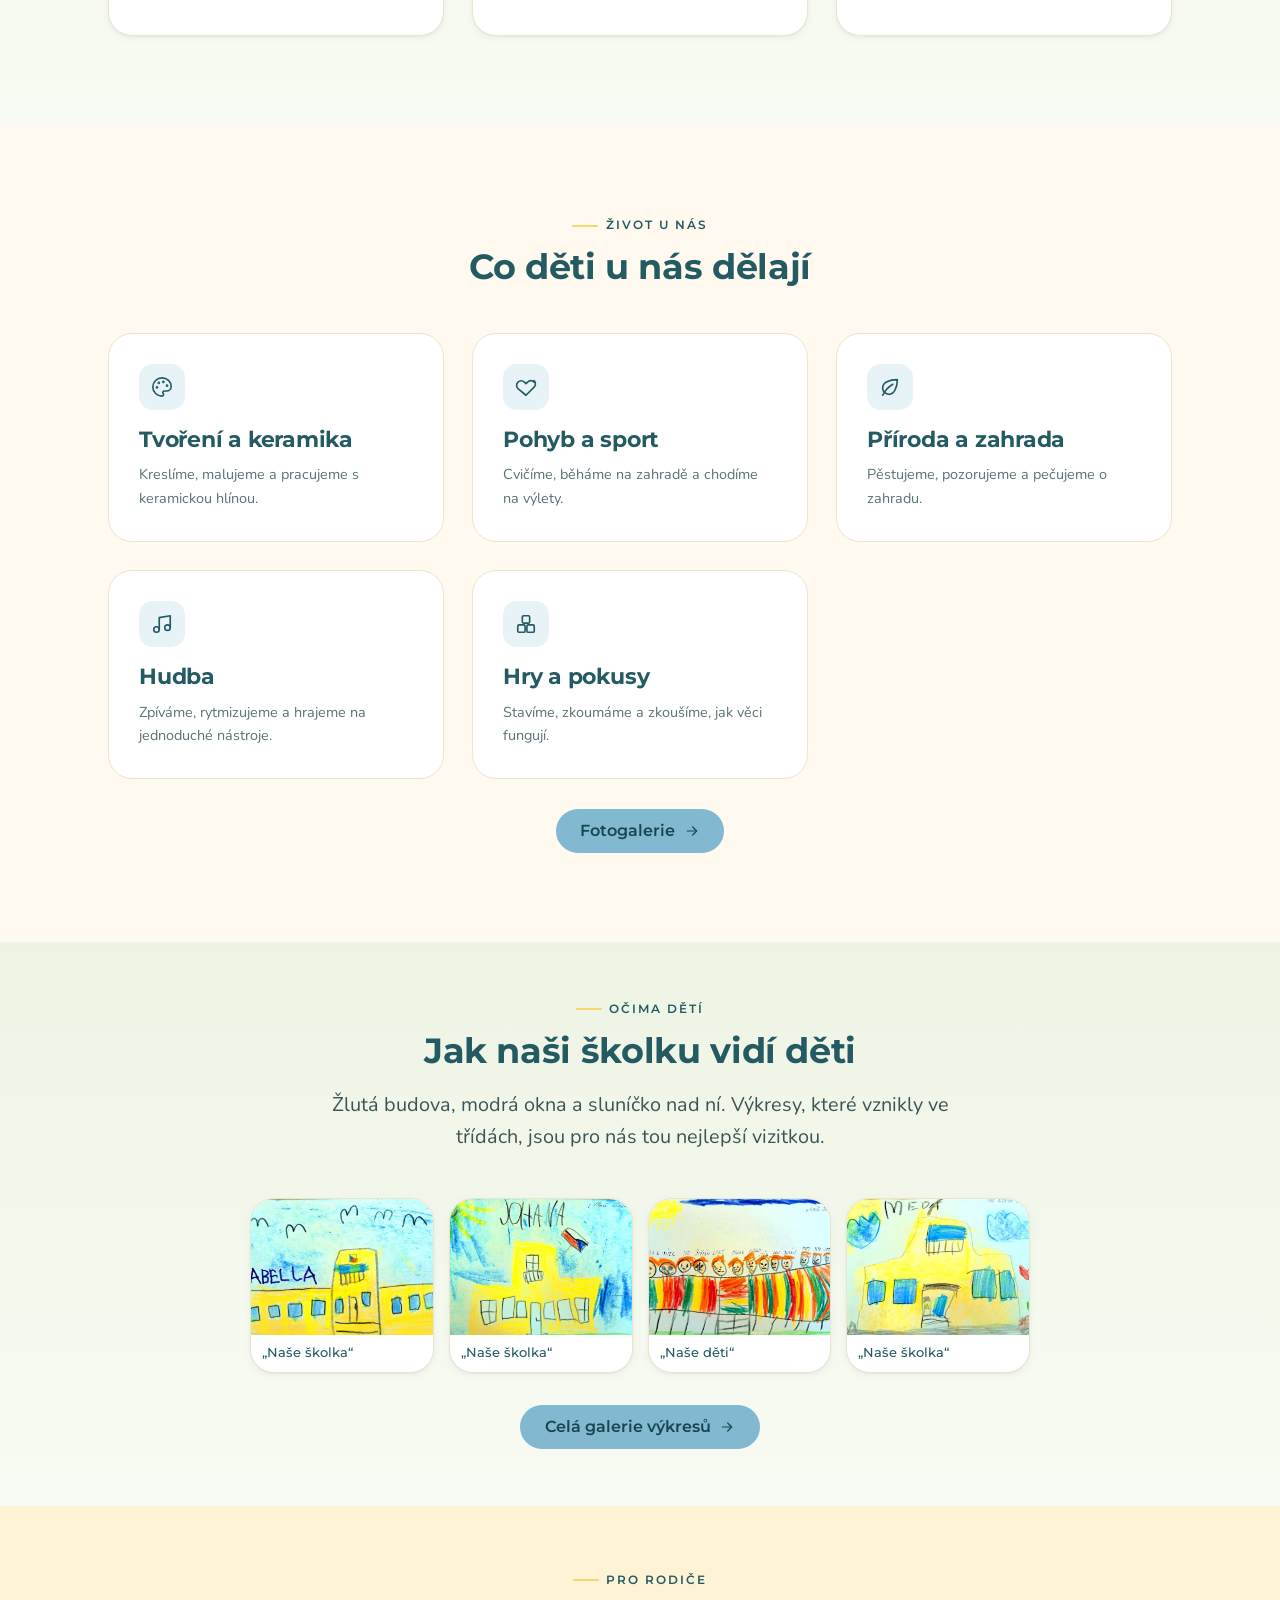
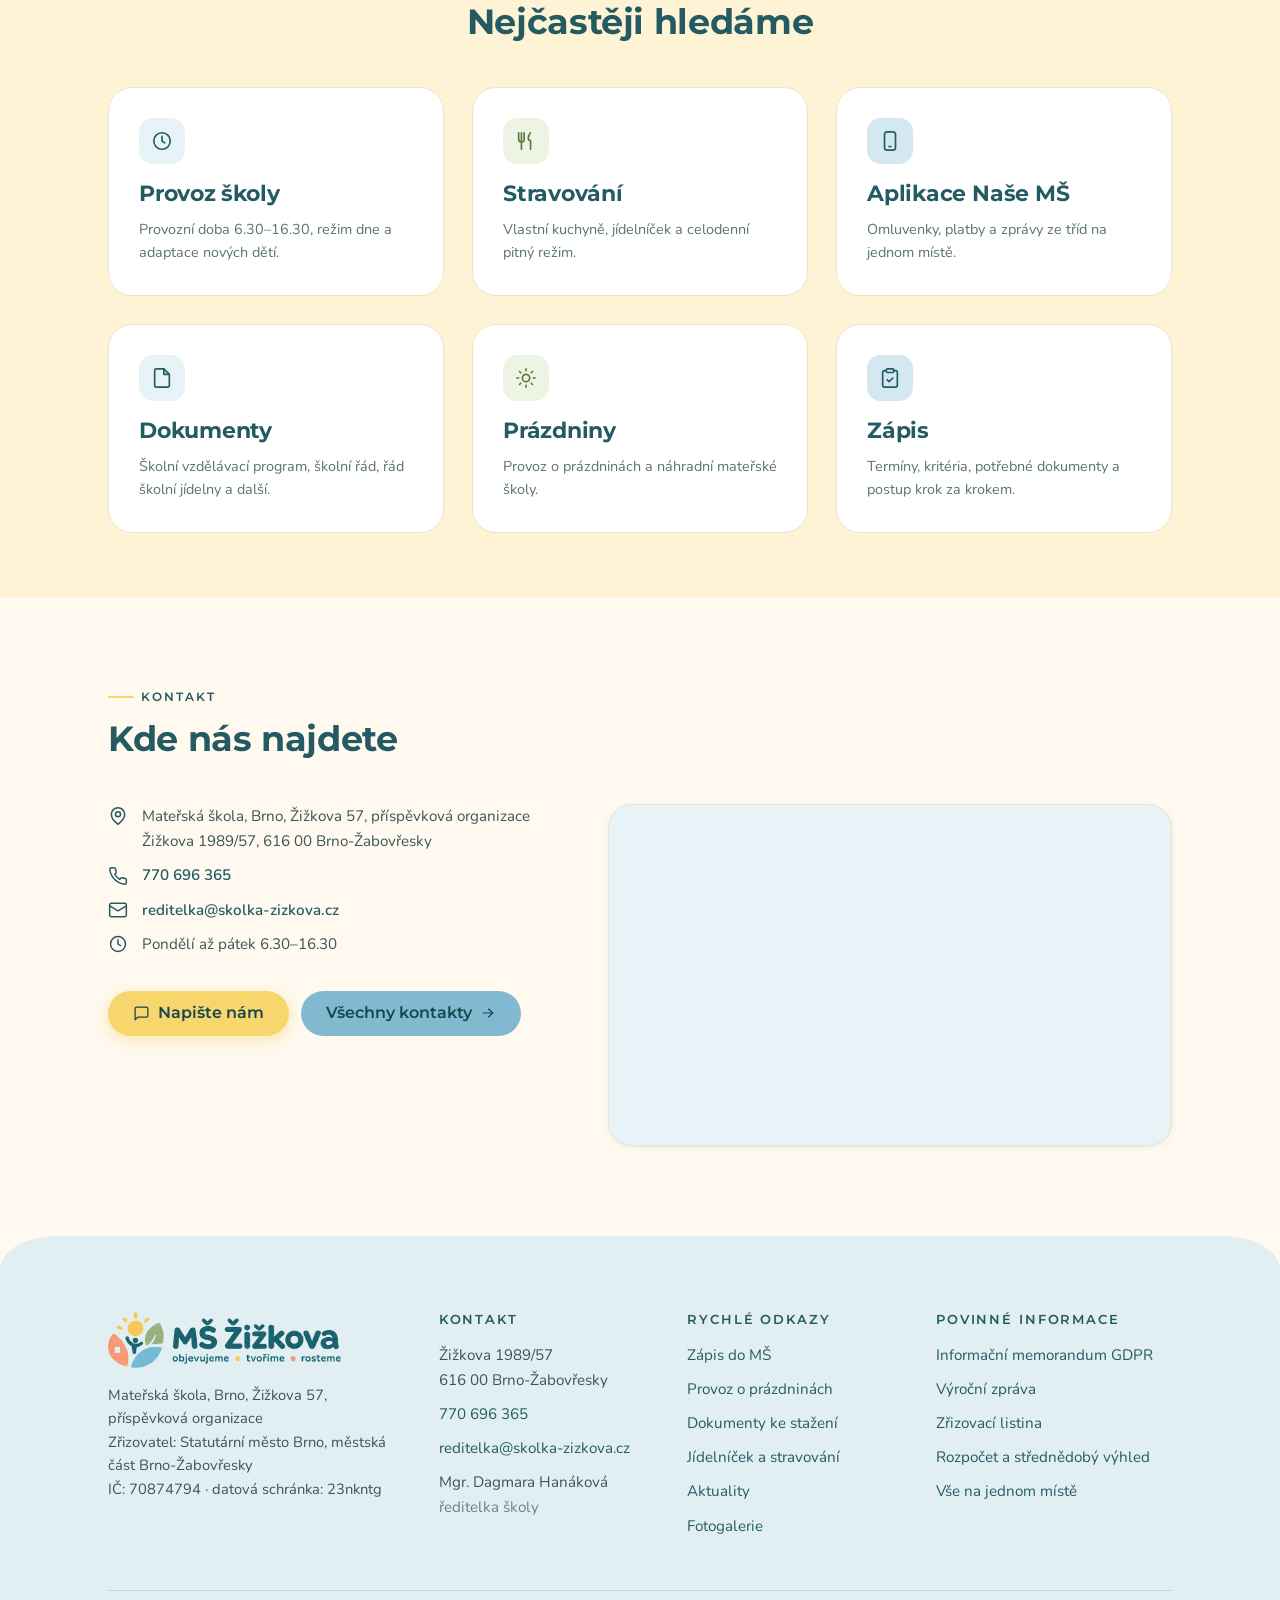
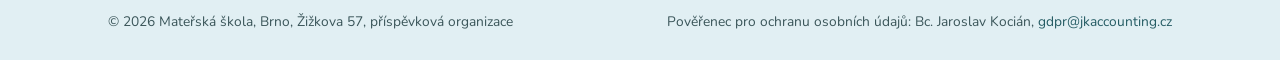
==== commit e2b7625d: "Nová identita a zkrácená úvodní stránka podle posouzení klientky Co-Authored-By: Claude Sonnet 5.5 <" ====
--- a/index.html
+++ b/index.html
@@ -3,21 +3,21 @@
 <head>
 <meta charset="utf-8">
 <meta name="viewport" content="width=device-width, initial-scale=1">
-<title>MŠ Žižkova, Brno – mateřská škola, kde děti objevují, tvoří a rostou</title>
-<meta name="description" content="Moderní mateřská škola v Brně-Žabovřeskách. Bezpečné prostředí, respektující přístup, polytechnika, ekologie a hudba. Informace o zápisu, provozu i stravování.">
-<meta name="theme-color" content="#4A72AC">
+<title>Mateřská škola Žižkova Brno – MŠ Žižkova 57</title>
+<meta name="description" content="Mateřská škola Žižkova 57 v Brně-Žabovřeskách. Aktuality, provoz, stravování, dokumenty ke stažení a informace o zápisu pro rodiče.">
+<meta name="theme-color" content="#245B63">
 <meta property="og:type" content="website">
-<meta property="og:title" content="MŠ Žižkova, Brno – mateřská škola, kde děti objevují, tvoří a rostou">
-<meta property="og:description" content="Moderní mateřská škola v Brně-Žabovřeskách. Bezpečné prostředí, respektující přístup, polytechnika, ekologie a hudba. Informace o zápisu, provozu i stravování.">
+<meta property="og:title" content="Mateřská škola Žižkova Brno – MŠ Žižkova 57">
+<meta property="og:description" content="Mateřská škola Žižkova 57 v Brně-Žabovřeskách. Aktuality, provoz, stravování, dokumenty ke stažení a informace o zápisu pro rodiče.">
 <meta property="og:locale" content="cs_CZ">
 <meta property="og:image" content="https://www.skolka-zizkova.cz/assets/img/foto/budova.jpg">
 <meta name="twitter:card" content="summary_large_image">
 <meta property="og:site_name" content="MŠ Žižkova, Brno">
-<link rel="icon" href="assets/img/favicon.svg" type="image/svg+xml">
-<link rel="apple-touch-icon" href="assets/img/znacka.svg">
+<link rel="icon" href="assets/img/favicon.png" type="image/png">
+<link rel="apple-touch-icon" href="assets/img/znacka.png">
 <link rel="preconnect" href="https://fonts.googleapis.com">
 <link rel="preconnect" href="https://fonts.gstatic.com" crossorigin>
-<link rel="stylesheet" href="https://fonts.googleapis.com/css2?family=Inter:wght@400;500;600&family=Outfit:wght@400;500;600;700&display=swap">
+<link rel="stylesheet" href="https://fonts.googleapis.com/css2?family=Nunito:wght@400;600;700&family=Montserrat:wght@500;600;700;800&display=swap">
 <link rel="stylesheet" href="assets/css/style.css">
 <script type="application/ld+json">
 {"@context":"https://schema.org","@type":"Preschool",
@@ -31,8 +31,9 @@
 <body>
 <a class="skip" href="#obsah">Přeskočit na obsah</a>
 <header class="header"><div class="wrap header__in">
-  <a class="logo" href="index.html"><img src="assets/img/logo.svg" width="270" height="64" alt="MŠ Žižkova, Brno"></a>
+  <a class="logo" href="index.html"><img src="assets/img/logo.png" width="266" height="64" alt="MŠ Žižkova, Brno"></a>
   <nav class="nav" aria-label="Hlavní navigace"><div class="nav__item"><a class="nav__link" href="index.html" aria-current="page">Domů</a></div><div class="nav__item"><a class="nav__link" href="skola.html">Škola<svg class="nav__caret" viewBox="0 0 12 12" fill="none" stroke="currentColor" stroke-width="2" stroke-linecap="round" aria-hidden="true"><path d="m2 4.5 4 4 4-4"/></svg></a><div class="nav__panel"><a href="skola.html#kdo-jsme">Kdo jsme</a><a href="skola.html#nase-ms">Aplikace Naše MŠ</a><a href="skola.html#vybaveni">Vybavení školy</a><a href="skola.html#zahrada">Školní zahrada</a><a href="skola.html#tym">Náš tým</a><a href="skola.html#provoz">Provoz školy</a><a href="fotogalerie.html">Fotogalerie</a></div></div><div class="nav__item"><a class="nav__link" href="vzdelavani.html">Vzdělávání<svg class="nav__caret" viewBox="0 0 12 12" fill="none" stroke="currentColor" stroke-width="2" stroke-linecap="round" aria-hidden="true"><path d="m2 4.5 4 4 4-4"/></svg></a><div class="nav__panel"><a href="vzdelavani.html#svp">Školní vzdělávací program</a><a href="vzdelavani.html#zamereni">Zaměření školy</a><a href="vzdelavani.html#jak-ucime">Jak učíme</a><a href="vzdelavani.html#predskolaci">Předškolní příprava</a><a href="projekty.html">Projekty a spolupráce</a></div></div><div class="nav__item"><a class="nav__link" href="pro-rodice.html">Pro rodiče<svg class="nav__caret" viewBox="0 0 12 12" fill="none" stroke="currentColor" stroke-width="2" stroke-linecap="round" aria-hidden="true"><path d="m2 4.5 4 4 4-4"/></svg></a><div class="nav__panel"><a href="pro-rodice.html#novi-rodice">Informace pro nové rodiče</a><a href="pro-rodice.html#dokumenty">Dokumenty ke stažení</a><a href="pro-rodice.html#stravovani">Stravování</a><a href="zapis.html">Zápis do MŠ</a><a href="pro-rodice.html#prazdniny">Provoz o prázdninách</a><a href="pro-rodice.html#aktivity">Nadstandardní aktivity</a></div></div><div class="nav__item"><a class="nav__link" href="aktuality.html">Aktuality<svg class="nav__caret" viewBox="0 0 12 12" fill="none" stroke="currentColor" stroke-width="2" stroke-linecap="round" aria-hidden="true"><path d="m2 4.5 4 4 4-4"/></svg></a><div class="nav__panel"><a href="aktuality.html#dulezite">Důležité informace</a><a href="aktuality.html#novinky">Novinky a akce</a></div></div><div class="nav__item"><a class="nav__link" href="kontakty.html">Kontakty<svg class="nav__caret" viewBox="0 0 12 12" fill="none" stroke="currentColor" stroke-width="2" stroke-linecap="round" aria-hidden="true"><path d="m2 4.5 4 4 4-4"/></svg></a><div class="nav__panel"><a href="kontakty.html#udaje">Kontaktní údaje</a><a href="kontakty.html#doprava">Jak se k nám dostanete</a><a href="kontakty.html#povinne">Povinně zveřejňované informace</a></div></div></nav>
+  <a class="header__tel" href="tel:+420770696365"><svg width="16" height="16" viewBox="0 0 24 24" fill="none" stroke="currentColor" stroke-width="1.8" stroke-linecap="round" stroke-linejoin="round" aria-hidden="true"><path d="M22 16.9v3a2 2 0 0 1-2.2 2 19.8 19.8 0 0 1-8.6-3.1 19.5 19.5 0 0 1-6-6A19.8 19.8 0 0 1 2.1 4.2 2 2 0 0 1 4.1 2h3a2 2 0 0 1 2 1.7c.1 1 .4 1.9.7 2.8a2 2 0 0 1-.4 2.1L8.1 9.9a16 16 0 0 0 6 6l1.3-1.3a2 2 0 0 1 2.1-.4c.9.3 1.8.6 2.8.7a2 2 0 0 1 1.7 2Z"/></svg> 770 696 365</a>
   <a class="btn btn--primary btn--sm header__cta" href="zapis.html"><svg width="16" height="16" viewBox="0 0 24 24" fill="none" stroke="currentColor" stroke-width="1.8" stroke-linecap="round" stroke-linejoin="round" aria-hidden="true"><path d="M16 4h2a2 2 0 0 1 2 2v14a2 2 0 0 1-2 2H6a2 2 0 0 1-2-2V6a2 2 0 0 1 2-2h2"/><rect x="8" y="2" width="8" height="4" rx="1"/><path d="m9 14 2 2 4-4"/></svg> Zápis do MŠ</a>
   <button class="burger" type="button" aria-label="Otevřít menu" aria-expanded="false" data-menu-open><span></span></button>
 </div></header>
@@ -40,13 +41,14 @@
 <div class="mobile" id="mobilni-menu" hidden>
   <div class="wrap" style="padding:0">
     <div class="mobile__top">
-      <a class="logo" href="index.html"><img src="assets/img/logo.svg" width="270" height="64" alt="MŠ Žižkova, Brno"></a>
+      <a class="logo" href="index.html"><img src="assets/img/logo.png" width="266" height="64" alt="MŠ Žižkova, Brno"></a>
       <button class="mobile__close" type="button" aria-label="Zavřít menu" data-menu-close>&times;</button>
     </div>
     <div class="mobile__group"><a href="index.html">Domů</a></div><div class="mobile__group"><a href="skola.html">Škola</a><div class="mobile__sub"><a href="skola.html#kdo-jsme">Kdo jsme</a><a href="skola.html#nase-ms">Aplikace Naše MŠ</a><a href="skola.html#vybaveni">Vybavení školy</a><a href="skola.html#zahrada">Školní zahrada</a><a href="skola.html#tym">Náš tým</a><a href="skola.html#provoz">Provoz školy</a><a href="fotogalerie.html">Fotogalerie</a></div></div><div class="mobile__group"><a href="vzdelavani.html">Vzdělávání</a><div class="mobile__sub"><a href="vzdelavani.html#svp">Školní vzdělávací program</a><a href="vzdelavani.html#zamereni">Zaměření školy</a><a href="vzdelavani.html#jak-ucime">Jak učíme</a><a href="vzdelavani.html#predskolaci">Předškolní příprava</a><a href="projekty.html">Projekty a spolupráce</a></div></div><div class="mobile__group"><a href="pro-rodice.html">Pro rodiče</a><div class="mobile__sub"><a href="pro-rodice.html#novi-rodice">Informace pro nové rodiče</a><a href="pro-rodice.html#dokumenty">Dokumenty ke stažení</a><a href="pro-rodice.html#stravovani">Stravování</a><a href="zapis.html">Zápis do MŠ</a><a href="pro-rodice.html#prazdniny">Provoz o prázdninách</a><a href="pro-rodice.html#aktivity">Nadstandardní aktivity</a></div></div><div class="mobile__group"><a href="aktuality.html">Aktuality</a><div class="mobile__sub"><a href="aktuality.html#dulezite">Důležité informace</a><a href="aktuality.html#novinky">Novinky a akce</a></div></div><div class="mobile__group"><a href="kontakty.html">Kontakty</a><div class="mobile__sub"><a href="kontakty.html#udaje">Kontaktní údaje</a><a href="kontakty.html#doprava">Jak se k nám dostanete</a><a href="kontakty.html#povinne">Povinně zveřejňované informace</a></div></div>
     <div class="mobile__cta">
       <a class="btn btn--primary" href="zapis.html"><svg width="16" height="16" viewBox="0 0 24 24" fill="none" stroke="currentColor" stroke-width="1.8" stroke-linecap="round" stroke-linejoin="round" aria-hidden="true"><path d="M16 4h2a2 2 0 0 1 2 2v14a2 2 0 0 1-2 2H6a2 2 0 0 1-2-2V6a2 2 0 0 1 2-2h2"/><rect x="8" y="2" width="8" height="4" rx="1"/><path d="m9 14 2 2 4-4"/></svg> Zápis do MŠ</a>
       <a class="btn btn--ghost" href="tel:+420770696365"><svg width="16" height="16" viewBox="0 0 24 24" fill="none" stroke="currentColor" stroke-width="1.8" stroke-linecap="round" stroke-linejoin="round" aria-hidden="true"><path d="M22 16.9v3a2 2 0 0 1-2.2 2 19.8 19.8 0 0 1-8.6-3.1 19.5 19.5 0 0 1-6-6A19.8 19.8 0 0 1 2.1 4.2 2 2 0 0 1 4.1 2h3a2 2 0 0 1 2 1.7c.1 1 .4 1.9.7 2.8a2 2 0 0 1-.4 2.1L8.1 9.9a16 16 0 0 0 6 6l1.3-1.3a2 2 0 0 1 2.1-.4c.9.3 1.8.6 2.8.7a2 2 0 0 1 1.7 2Z"/></svg> 770 696 365</a>
+      <a class="btn btn--ghost" href="mailto:reditelka@skolka-zizkova.cz"><svg width="16" height="16" viewBox="0 0 24 24" fill="none" stroke="currentColor" stroke-width="1.8" stroke-linecap="round" stroke-linejoin="round" aria-hidden="true"><path d="M21 15a2 2 0 0 1-2 2H7l-4 4V5a2 2 0 0 1 2-2h14a2 2 0 0 1 2 2z"/></svg> Napište nám</a>
     </div>
   </div>
 </div>
@@ -54,13 +56,14 @@
 
 <section class="hero"><div class="wrap hero__in">
   <div class="hero__copy">
-    <span class="hero__motto"><svg width="16" height="16" viewBox="0 0 24 24" fill="none" stroke="currentColor" stroke-width="1.8" stroke-linecap="round" stroke-linejoin="round" aria-hidden="true"><circle cx="12" cy="12" r="4"/><path d="M12 2v2M12 20v2M4.9 4.9l1.4 1.4M17.7 17.7l1.4 1.4M2 12h2M20 12h2M6.3 17.7l-1.4 1.4M19.1 4.9l-1.4 1.4"/></svg> Radostně objevujeme svět</span>
-    <h1>Mateřská škola, kde děti <em>objevují, tvoří a rostou</em></h1>
-    <p class="hero__text">Jsme moderní mateřská škola v srdci Žabovřesk. Nabízíme bezpečné prostředí,
-      respektující přístup, kvalitní vzdělávání a úzkou spolupráci s rodinou.</p>
+    <span class="hero__motto"><svg width="16" height="16" viewBox="0 0 24 24" fill="none" stroke="currentColor" stroke-width="1.8" stroke-linecap="round" stroke-linejoin="round" aria-hidden="true"><circle cx="12" cy="12" r="4"/><path d="M12 2v2M12 20v2M4.9 4.9l1.4 1.4M17.7 17.7l1.4 1.4M2 12h2M20 12h2M6.3 17.7l-1.4 1.4M19.1 4.9l-1.4 1.4"/></svg> Místo, kde děti objevují svět po svém</span>
+    <h1>MŠ Žižkova Brno</h1>
+    <p class="hero__text">Malá trojtřídní školka v Žabovřeskách s vlastní kuchyní a zahradou.
+      Najdete tu aktuality, praktické informace pro rodiče i podrobnosti k zápisu.</p>
     <div class="hero__actions">
-      <a class="btn btn--primary" href="zapis.html"><svg width="17" height="17" viewBox="0 0 24 24" fill="none" stroke="currentColor" stroke-width="1.8" stroke-linecap="round" stroke-linejoin="round" aria-hidden="true"><path d="M16 4h2a2 2 0 0 1 2 2v14a2 2 0 0 1-2 2H6a2 2 0 0 1-2-2V6a2 2 0 0 1 2-2h2"/><rect x="8" y="2" width="8" height="4" rx="1"/><path d="m9 14 2 2 4-4"/></svg> Zápis do MŠ</a>
-      <a class="btn btn--ghost" href="skola.html">Poznejte naši školku <svg class="btn__arrow" width="16" height="16" viewBox="0 0 24 24" fill="none" stroke="currentColor" stroke-width="1.8" stroke-linecap="round" stroke-linejoin="round" aria-hidden="true"><path d="M5 12h14"/><path d="m13 6 6 6-6 6"/></svg></a>
+      <a class="btn btn--primary" href="aktuality.html"><svg width="17" height="17" viewBox="0 0 24 24" fill="none" stroke="currentColor" stroke-width="1.8" stroke-linecap="round" stroke-linejoin="round" aria-hidden="true"><path d="m3 11 15-7v16L3 13Z"/><path d="M8 12v6a2 2 0 0 0 4 0v-3"/></svg> Aktuality</a>
+      <a class="btn btn--ghost" href="pro-rodice.html">Pro rodiče <svg class="btn__arrow" width="16" height="16" viewBox="0 0 24 24" fill="none" stroke="currentColor" stroke-width="1.8" stroke-linecap="round" stroke-linejoin="round" aria-hidden="true"><path d="M5 12h14"/><path d="m13 6 6 6-6 6"/></svg></a>
+      <a class="btn btn--ghost" href="zapis.html">Zápis do MŠ <svg class="btn__arrow" width="16" height="16" viewBox="0 0 24 24" fill="none" stroke="currentColor" stroke-width="1.8" stroke-linecap="round" stroke-linejoin="round" aria-hidden="true"><path d="M5 12h14"/><path d="m13 6 6 6-6 6"/></svg></a>
     </div>
     <a class="hero__link" href="assets/dokumenty/jidelnicek-aktualni.pdf" target="_blank" rel="noopener">
       <span class="hero__link-ico"><svg width="18" height="18" viewBox="0 0 24 24" fill="none" stroke="currentColor" stroke-width="1.8" stroke-linecap="round" stroke-linejoin="round" aria-hidden="true"><path d="M4 3v7a3 3 0 0 0 6 0V3"/><path d="M7 3v18"/><path d="M17 3c-1.7 1.5-2.5 3.5-2.5 6 0 1.5.8 2.5 2.5 2.5V21"/></svg></span>
@@ -79,113 +82,6 @@
     </div>
   </div>
 </div></section>
-
-<section class="quick"><div class="wrap"><div class="quick__grid">
-  <a class="quick__card" href="zapis.html">
-    <span class="quick__icon"><svg width="22" height="22" viewBox="0 0 24 24" fill="none" stroke="currentColor" stroke-width="1.8" stroke-linecap="round" stroke-linejoin="round" aria-hidden="true"><path d="M16 4h2a2 2 0 0 1 2 2v14a2 2 0 0 1-2 2H6a2 2 0 0 1-2-2V6a2 2 0 0 1 2-2h2"/><rect x="8" y="2" width="8" height="4" rx="1"/><path d="m9 14 2 2 4-4"/></svg></span>
-    <h3>Zápis do MŠ</h3>
-    <p>Termíny, kritéria, potřebné dokumenty a postup krok za krokem.</p>
-    <span class="quick__more">Vše o zápisu <svg class="btn__arrow" width="16" height="16" viewBox="0 0 24 24" fill="none" stroke="currentColor" stroke-width="1.8" stroke-linecap="round" stroke-linejoin="round" aria-hidden="true"><path d="M5 12h14"/><path d="m13 6 6 6-6 6"/></svg></span></a>
-  <a class="quick__card quick__card--green" href="pro-rodice.html#prazdniny">
-    <span class="quick__icon"><svg width="22" height="22" viewBox="0 0 24 24" fill="none" stroke="currentColor" stroke-width="1.8" stroke-linecap="round" stroke-linejoin="round" aria-hidden="true"><circle cx="12" cy="12" r="4"/><path d="M12 2v2M12 20v2M4.9 4.9l1.4 1.4M17.7 17.7l1.4 1.4M2 12h2M20 12h2M6.3 17.7l-1.4 1.4M19.1 4.9l-1.4 1.4"/></svg></span>
-    <h3>Provoz o prázdninách</h3>
-    <p>Aktuální informace o prázdninovém provozu, náhradních školkách a přihláškách.</p>
-    <span class="quick__more">Zobrazit informace <svg class="btn__arrow" width="16" height="16" viewBox="0 0 24 24" fill="none" stroke="currentColor" stroke-width="1.8" stroke-linecap="round" stroke-linejoin="round" aria-hidden="true"><path d="M5 12h14"/><path d="m13 6 6 6-6 6"/></svg></span></a>
-  <a class="quick__card quick__card--sand" href="aktuality.html">
-    <span class="quick__icon"><svg width="22" height="22" viewBox="0 0 24 24" fill="none" stroke="currentColor" stroke-width="1.8" stroke-linecap="round" stroke-linejoin="round" aria-hidden="true"><path d="m3 11 15-7v16L3 13Z"/><path d="M8 12v6a2 2 0 0 0 4 0v-3"/></svg></span>
-    <h3>Aktuality</h3>
-    <p>Důležitá oznámení, novinky ze tříd a přehled nadcházejících akcí.</p>
-    <span class="quick__more">Co je u nás nového <svg class="btn__arrow" width="16" height="16" viewBox="0 0 24 24" fill="none" stroke="currentColor" stroke-width="1.8" stroke-linecap="round" stroke-linejoin="round" aria-hidden="true"><path d="M5 12h14"/><path d="m13 6 6 6-6 6"/></svg></span></a>
-</div></div></section>
-
-<section class="section section--pattern">
-  <div class="wrap">
-    <div class="section-head section-head--center"><p class="eyebrow">Proč právě my</p><h2>Proč zvolit MŠ Žižkova</h2><p class="lead">Pět věcí, na kterých u nás stojí každý den.</p></div>
-    <div class="grid grid-3"><article class="card"><div class="card__icon"><svg width="22" height="22" viewBox="0 0 24 24" fill="none" stroke="currentColor" stroke-width="1.8" stroke-linecap="round" stroke-linejoin="round" aria-hidden="true"><path d="M12 3l7 3v6c0 4.4-3 7.6-7 9-4-1.4-7-4.6-7-9V6z"/><path d="m9 12 2 2 4-4"/></svg></div>
-    <h3>Bezpečné a laskavé prostředí</h3><p>Děti se u nás cítí jistě, vítaně a respektovaně. Podporujeme jejich tempo, potřeby i jedinečnost.</p></article><article class="card"><div class="card__icon"><svg width="22" height="22" viewBox="0 0 24 24" fill="none" stroke="currentColor" stroke-width="1.8" stroke-linecap="round" stroke-linejoin="round" aria-hidden="true"><path d="M20.8 6.6a5 5 0 0 0-7.1 0L12 8.3l-1.7-1.7a5 5 0 1 0-7.1 7.1L12 21l8.8-8.8a5 5 0 0 0 0-7.1Z"/></svg></div>
-    <h3>Individuální přístup</h3><p>Každé dítě je pro nás důležité. Vnímáme jeho silné stránky, osobnost i způsob učení.</p></article><article class="card"><div class="card__icon"><svg width="22" height="22" viewBox="0 0 24 24" fill="none" stroke="currentColor" stroke-width="1.8" stroke-linecap="round" stroke-linejoin="round" aria-hidden="true"><path d="m12 3 1.9 4.6L18.5 9.5l-4.6 1.9L12 16l-1.9-4.6L5.5 9.5l4.6-1.9z"/><path d="m18 15 .9 2.1L21 18l-2.1.9L18 21l-.9-2.1L15 18l2.1-.9z"/></svg></div>
-    <h3>Moderní vzdělávání</h3><p>Techniku, přírodu a hudbu propojujeme do jednoho celku. Děti se učí přirozeně – experimentem, hrou, tvořením a pozorováním.</p></article><article class="card"><div class="card__icon"><svg width="22" height="22" viewBox="0 0 24 24" fill="none" stroke="currentColor" stroke-width="1.8" stroke-linecap="round" stroke-linejoin="round" aria-hidden="true"><path d="M21 15a2 2 0 0 1-2 2H7l-4 4V5a2 2 0 0 1 2-2h14a2 2 0 0 1 2 2z"/></svg></div>
-    <h3>Otevřená komunikace s rodiči</h3><p>Rodiče jsou naši partneři. Informace sdílíme srozumitelně, včas a s respektem.</p></article><article class="card"><div class="card__icon"><svg width="22" height="22" viewBox="0 0 24 24" fill="none" stroke="currentColor" stroke-width="1.8" stroke-linecap="round" stroke-linejoin="round" aria-hidden="true"><path d="M16 21v-2a4 4 0 0 0-4-4H6a4 4 0 0 0-4 4v2"/><circle cx="9" cy="7" r="4"/><path d="M22 21v-2a4 4 0 0 0-3-3.9"/><path d="M16 3.1a4 4 0 0 1 0 7.8"/></svg></div>
-    <h3>Spolupráce s odborníky a komunitou</h3><p>FAST VUT, ZUŠ Veveří, Lipka, Otevřená zahrada nebo divadlo Husa na provázku – děti získávají podněty z reálného světa.</p></article></div>
-  </div>
-</section>
-
-<section class="section section--mint">
-  <div class="wrap wrap--narrow center">
-    <p class="eyebrow eyebrow--center" style="justify-content:center">Naše filozofie</p>
-    <p style="font-family:var(--font-display);font-size:clamp(1.25rem,1.05rem + .9vw,1.72rem);line-height:1.45;color:var(--ink)">
-      „Naším cílem je vytvářet bezpečné, podnětné a laskavé prostředí, kde děti mohou svobodně objevovat svět,
-      rozvíjet své schopnosti a učit se hrou. Každé dítě vnímáme jako jedinečnou osobnost a provázíme ho
-      s respektem, odborností a porozuměním.“</p>
-    <p class="muted small" style="margin-top:1.4em">Mgr. Dagmara Hanáková, ředitelka mateřské školy</p>
-  </div>
-</section>
-
-<section class="section">
-  <div class="wrap">
-    <div class="section-head section-head--center"><p class="eyebrow">Zaměření</p><h2>Naše tři oblasti zaměření</h2><p class="lead">Polytechnika, ekologie a umění se u nás přirozeně propojují. Děti staví, zkoumají, zpívají, tvoří a pečují o přírodu.</p></div>
-    <div class="grid grid-3"><article class="pillar pillar--blue">
-  <div class="pillar__top">
-    <h3>Polytechnika</h3>
-    <span class="pillar__tag">malí stavitelé a inženýři</span>
-    <p class="pillar__sub">Děti objevují, jak věci fungují. Hravě zkoumají technické jevy, staví, experimentují a učí se přemýšlet v souvislostech.</p>
-  </div>
-  <div class="pillar__body"><ul class="ticks"><li>konstrukční hry a stavebnicové projekty</li><li>technické pokusy – voda, světlo, materiály</li><li>práce s dřevěným ponkem a bezpečnými nástroji</li><li>jednoduché stroje, magnety, světlo a stín</li><li>spolupráce s FAST VUT</li></ul></div>
-</article><article class="pillar pillar--green">
-  <div class="pillar__top">
-    <h3>Ekologie</h3>
-    <span class="pillar__tag">malí badatelé a ochránci přírody</span>
-    <p class="pillar__sub">Děti se učí, že i malé kroky mají velký dopad. Pozorují přírodu, pečují o zahradu a rozvíjejí ohleduplný vztah k prostředí.</p>
-  </div>
-  <div class="pillar__body"><ul class="ticks"><li>zahradní laboratoř a pěstování rostlin</li><li>ovocné a zeleninové záhonky, kompostování</li><li>péče o hmyzí domečky</li><li>pozorování přírody lupou a mikroskopem</li><li>třídění odpadu a recyklace</li><li>výpravy a projekty s Lipkou a Otevřenou zahradou</li></ul></div>
-</article><article class="pillar pillar--teal">
-  <div class="pillar__top">
-    <h3>Umění</h3>
-    <span class="pillar__tag">malí hudebníci</span>
-    <p class="pillar__sub">Hudba je u nás přirozenou součástí dne. Pomáhá dětem vyjadřovat emoce, rozvíjí rytmus, soustředění i tvořivost.</p>
-  </div>
-  <div class="pillar__body"><ul class="ticks"><li>zpěv, rytmizace a hra na nástroje</li><li>hudební improvizace</li><li>propojení hudby s pohybem a příběhem</li><li>zvuky přírody a hudební experimenty</li><li>spolupráce se ZUŠ Veveří – Hudbík, projekty, koncerty</li></ul></div>
-</article></div>
-    <div class="center" style="margin-top:34px">
-      <a class="btn btn--ghost" href="vzdelavani.html#zamereni">Jak konkrétně učíme <svg class="btn__arrow" width="16" height="16" viewBox="0 0 24 24" fill="none" stroke="currentColor" stroke-width="1.8" stroke-linecap="round" stroke-linejoin="round" aria-hidden="true"><path d="M5 12h14"/><path d="m13 6 6 6-6 6"/></svg></a>
-    </div>
-  </div>
-</section>
-
-<section class="section section--blue">
-  <div class="wrap">
-    <div class="grid grid-2" style="align-items:start">
-      <div>
-        <div class="section-head"><p class="eyebrow">Výjimečnost</p><h2>Co dělá naši školku výjimečnou</h2></div>
-        <div class="stack">
-          <div class="card card--green"><div class="card__icon"><svg width="22" height="22" viewBox="0 0 24 24" fill="none" stroke="currentColor" stroke-width="1.8" stroke-linecap="round" stroke-linejoin="round" aria-hidden="true"><path d="M12 22v-6"/><path d="m12 2 6 8h-3l4 6H5l4-6H6z"/></svg></div>
-            <h3>Propojujeme techniku, přírodu a hudbu</h3>
-            <p>Děti staví z přírodních materiálů, zkoumají technické jevy venku, tvoří hudební nástroje
-               z přírodnin a objevují svět všemi smysly.</p></div>
-          <div class="card"><div class="card__icon"><svg width="22" height="22" viewBox="0 0 24 24" fill="none" stroke="currentColor" stroke-width="1.8" stroke-linecap="round" stroke-linejoin="round" aria-hidden="true"><circle cx="11" cy="11" r="7"/><path d="m20 20-3.5-3.5"/></svg></div>
-            <h3>Učení hrou, experimentem a zážitkem</h3>
-            <p>Děti měří, porovnávají, zkoumají, tvoří, zpívají, pozorují a přemýšlejí. Učí se přirozeně –
-               tak, jak je to pro předškolní věk nejlepší.</p></div>
-          <div class="card card--teal"><div class="card__icon"><svg width="22" height="22" viewBox="0 0 24 24" fill="none" stroke="currentColor" stroke-width="1.8" stroke-linecap="round" stroke-linejoin="round" aria-hidden="true"><path d="M16 21v-2a4 4 0 0 0-4-4H6a4 4 0 0 0-4 4v2"/><circle cx="9" cy="7" r="4"/><path d="M22 21v-2a4 4 0 0 0-3-3.9"/><path d="M16 3.1a4 4 0 0 1 0 7.8"/></svg></div>
-            <h3>Projekty propojené s komunitou</h3>
-            <p>FAST VUT, Lipka, Otevřená zahrada, ZUŠ Veveří, divadlo Husa na provázku i ZŠ Sirotkova –
-               děti získávají zkušenosti z reálného světa.</p></div>
-        </div>
-      </div>
-      <div>
-        <div class="section-head"><p class="eyebrow">Hodnoty</p><h2>Hodnoty, na kterých stojíme</h2></div>
-        <div class="stack-sm" style="display:grid;gap:18px"><div class="value"><div class="value__num">1</div>
-    <div><h4>Respekt a bezpečí</h4><p>Každé dítě je u nás přijímané, vnímáme jeho tempo i potřeby. Respektující přístup je základem všech vztahů – mezi dětmi, pedagogy i rodiči.</p></div></div><div class="value"><div class="value__num">2</div>
-    <div><h4>Laskavá a odborná péče</h4><p>Děti vítají známé tváře, které je podporují, motivují a provázejí jejich růstem. Stabilní tým je základní pilíř bezpečí.</p></div></div><div class="value"><div class="value__num">3</div>
-    <div><h4>Otevřená a partnerská komunikace</h4><p>Rodiče jsou naši partneři. Sdílíme informace srozumitelně, včas a s ohledem na jejich potřeby.</p></div></div><div class="value"><div class="value__num">4</div>
-    <div><h4>Moderní a tvořivé vzdělávání</h4><p>Podporujeme zvídavost, kreativitu a radost z objevování. Polytechnické, ekologické a hudební projekty otevírají dětem svět praktických dovedností.</p></div></div><div class="value"><div class="value__num">5</div>
-    <div><h4>Samostatnost a zodpovědnost</h4><p>Děti vedeme k tomu, aby si věřily, spolupracovaly a přebíraly odpovědnost za své chování i rozhodnutí.</p></div></div><div class="value"><div class="value__num">6</div>
-    <div><h4>Přátelská atmosféra a spolupráce</h4><p>Vytváříme mateřskou školu, kde se dobře cítí děti, rodiče i pedagogové. Společná práce a dobré vztahy jsou pro nás klíčové.</p></div></div><div class="value"><div class="value__num">7</div>
-    <div><h4>Respekt k přírodě a okolnímu světu</h4><p>Učíme děti ekologickému myšlení, ohleduplnosti a aktivnímu vztahu k prostředí. Hudba a umění jim pomáhají vnímat svět citlivěji.</p></div></div></div>
-      </div>
-    </div>
-  </div>
-</section>
 
 <section class="section">
   <div class="wrap">
@@ -215,29 +111,65 @@
   </div>
 </section>
 
-<section class="section section--sand section--tight">
-  <div class="wrap">
-    <div class="section-head section-head--center"><p class="eyebrow">Praktické informace</p><h2>Nejčastěji hledáme</h2></div>
-    <div class="grid grid-4">
-      <a class="card card--plain" href="skola.html#provoz" style="text-decoration:none">
-        <div class="card__icon"><svg width="22" height="22" viewBox="0 0 24 24" fill="none" stroke="currentColor" stroke-width="1.8" stroke-linecap="round" stroke-linejoin="round" aria-hidden="true"><circle cx="12" cy="12" r="9"/><path d="M12 7v5l3 2"/></svg></div><h3>Provoz a režim dne</h3>
-        <p class="small muted">Provozní doba 6.30–16.30, organizace dne a adaptace nových dětí.</p></a>
-      <a class="card card--plain card--green" href="pro-rodice.html#stravovani" style="text-decoration:none">
-        <div class="card__icon"><svg width="22" height="22" viewBox="0 0 24 24" fill="none" stroke="currentColor" stroke-width="1.8" stroke-linecap="round" stroke-linejoin="round" aria-hidden="true"><path d="M4 3v7a3 3 0 0 0 6 0V3"/><path d="M7 3v18"/><path d="M17 3c-1.7 1.5-2.5 3.5-2.5 6 0 1.5.8 2.5 2.5 2.5V21"/></svg></div><h3>Stravování a jídelníček</h3>
-        <p class="small muted">Vlastní kuchyně, čerstvé suroviny a celodenní pitný režim.</p></a>
-      <a class="card card--plain card--teal" href="skola.html#nase-ms" style="text-decoration:none">
-        <div class="card__icon"><svg width="22" height="22" viewBox="0 0 24 24" fill="none" stroke="currentColor" stroke-width="1.8" stroke-linecap="round" stroke-linejoin="round" aria-hidden="true"><rect x="6" y="2" width="12" height="20" rx="3"/><path d="M11 18h2"/></svg></div><h3>Aplikace Naše MŠ</h3>
-        <p class="small muted">Omluvenky, platby, přihlašování na akce a zprávy ze tříd na jednom místě.</p></a>
-      <a class="card card--plain" href="pro-rodice.html#dokumenty" style="text-decoration:none">
-        <div class="card__icon"><svg width="22" height="22" viewBox="0 0 24 24" fill="none" stroke="currentColor" stroke-width="1.8" stroke-linecap="round" stroke-linejoin="round" aria-hidden="true"><path d="M14 2H6a2 2 0 0 0-2 2v16a2 2 0 0 0 2 2h12a2 2 0 0 0 2-2V8z"/><path d="M14 2v6h6"/></svg></div><h3>Dokumenty ke stažení</h3>
-        <p class="small muted">Školní vzdělávací program, školní řád, řád školní jídelny a další.</p></a>
+<section class="section section--sand">
+  <div class="wrap">
+    <div class="grid grid-2" style="align-items:center">
+      <div>
+        <div class="section-head"><p class="eyebrow">O školce</p><h2>Malá školka v Žabovřeskách</h2></div>
+        <p>Chodí k nám 71 dětí ve třech třídách. Máme vlastní kuchyni, školní zahradu
+           a stabilní tým učitelek, které děti dobře znají. Rodiče s námi komunikují přes aplikaci Naše MŠ.</p>
+        <p>Děti si u nás hrají, tvoří, sportují a poznávají přírodu. Výtvarné a keramické činnosti
+           jsou v naší školce doma už dlouho.</p>
+        <p style="margin-top:20px"><a class="btn btn--ghost" href="skola.html">Více o naší škole <svg class="btn__arrow" width="16" height="16" viewBox="0 0 24 24" fill="none" stroke="currentColor" stroke-width="1.8" stroke-linecap="round" stroke-linejoin="round" aria-hidden="true"><path d="M5 12h14"/><path d="m13 6 6 6-6 6"/></svg></a></p>
+      </div>
+      <div class="hero__photo"><img src="assets/img/foto/budova.jpg" width="960" height="720" alt="Budova mateřské školy Žižkova" loading="lazy" decoding="async" style="width:100%;height:100%;object-fit:cover;display:block"></div>
+    </div>
+  </div>
+</section>
+
+<section class="section">
+  <div class="wrap">
+    <div class="section-head section-head--center"><p class="eyebrow">Na čem nám záleží</p><h2>Na čem nám záleží</h2><p class="lead">Pět věcí, které jsou pro nás v každodenním provozu důležité.</p></div>
+    <div class="grid grid-3"><article class="card"><div class="card__icon"><svg width="22" height="22" viewBox="0 0 24 24" fill="none" stroke="currentColor" stroke-width="1.8" stroke-linecap="round" stroke-linejoin="round" aria-hidden="true"><path d="M12 3l7 3v6c0 4.4-3 7.6-7 9-4-1.4-7-4.6-7-9V6z"/><path d="m9 12 2 2 4-4"/></svg></div>
+    <h3>Bezpečí a respekt</h3><p>Každé dítě je u nás vítané. Respektujeme jeho tempo, potřeby i jedinečnost.</p></article><article class="card"><div class="card__icon"><svg width="22" height="22" viewBox="0 0 24 24" fill="none" stroke="currentColor" stroke-width="1.8" stroke-linecap="round" stroke-linejoin="round" aria-hidden="true"><path d="m12 3 1.9 4.6L18.5 9.5l-4.6 1.9L12 16l-1.9-4.6L5.5 9.5l4.6-1.9z"/><path d="m18 15 .9 2.1L21 18l-2.1.9L18 21l-.9-2.1L15 18l2.1-.9z"/></svg></div>
+    <h3>Tvořivost a radost z objevování</h3><p>Děti si hrají, zkoumají, kreslí, tvoří z hlíny a zpívají. Učí se přirozeně, hrou a zážitkem.</p></article><article class="card"><div class="card__icon"><svg width="22" height="22" viewBox="0 0 24 24" fill="none" stroke="currentColor" stroke-width="1.8" stroke-linecap="round" stroke-linejoin="round" aria-hidden="true"><path d="M11 20A7 7 0 0 1 4 13c0-6 7-9 16-9 0 9-4 16-9 16Z"/><path d="M4 21c3-6 6-9 11-12"/></svg></div>
+    <h3>Vztah k přírodě</h3><p>Pečujeme o školní zahradu, pozorujeme přírodu a chodíme ven za každého počasí.</p></article><article class="card"><div class="card__icon"><svg width="22" height="22" viewBox="0 0 24 24" fill="none" stroke="currentColor" stroke-width="1.8" stroke-linecap="round" stroke-linejoin="round" aria-hidden="true"><path d="M16 21v-2a4 4 0 0 0-4-4H6a4 4 0 0 0-4 4v2"/><circle cx="9" cy="7" r="4"/><path d="M22 21v-2a4 4 0 0 0-3-3.9"/><path d="M16 3.1a4 4 0 0 1 0 7.8"/></svg></div>
+    <h3>Spolupráce a samostatnost</h3><p>Vedeme děti k tomu, aby si věřily, pomáhaly si a samy zvládaly, co už zvládnou.</p></article><article class="card"><div class="card__icon"><svg width="22" height="22" viewBox="0 0 24 24" fill="none" stroke="currentColor" stroke-width="1.8" stroke-linecap="round" stroke-linejoin="round" aria-hidden="true"><path d="M20.8 6.6a5 5 0 0 0-7.1 0L12 8.3l-1.7-1.7a5 5 0 1 0-7.1 7.1L12 21l8.8-8.8a5 5 0 0 0 0-7.1Z"/></svg></div>
+    <h3>Pohyb a zdravý životní styl</h3><p>Pohyb, vlastní kuchyně a pitný režim patří k našemu každému dni.</p></article></div>
+    <div class="center" style="margin-top:30px">
+      <a class="btn btn--ghost" href="vzdelavani.html">Jak u nás vzděláváme <svg class="btn__arrow" width="16" height="16" viewBox="0 0 24 24" fill="none" stroke="currentColor" stroke-width="1.8" stroke-linecap="round" stroke-linejoin="round" aria-hidden="true"><path d="M5 12h14"/><path d="m13 6 6 6-6 6"/></svg></a>
+    </div>
+  </div>
+</section>
+
+<section class="section section--mint">
+  <div class="wrap">
+    <div class="section-head section-head--center"><p class="eyebrow">Naše třídy</p><h2>Zajíčci, Ježečci a Veverky</h2><p class="lead">Do školky chodí děti ve třech třídách.</p></div>
+    <div class="grid grid-3"><a class="card " href="skola.html#tym" style="text-decoration:none">
+    <span class="pillar__tag">Třída A</span><h3>Zajíčci</h3><p>Seznamte se s učitelkami třídy.</p></a><a class="card card--green" href="skola.html#tym" style="text-decoration:none">
+    <span class="pillar__tag">Třída B</span><h3>Ježečci</h3><p>Seznamte se s učitelkami třídy.</p></a><a class="card card--teal" href="skola.html#tym" style="text-decoration:none">
+    <span class="pillar__tag">Třída C</span><h3>Veverky</h3><p>Seznamte se s učitelkami třídy.</p></a></div>
+  </div>
+</section>
+
+<section class="section">
+  <div class="wrap">
+    <div class="section-head section-head--center"><p class="eyebrow">Život u nás</p><h2>Co děti u nás dělají</h2></div>
+    <div class="grid grid-3"><article class="card card--plain"><div class="card__icon"><svg width="22" height="22" viewBox="0 0 24 24" fill="none" stroke="currentColor" stroke-width="1.8" stroke-linecap="round" stroke-linejoin="round" aria-hidden="true"><circle cx="13.5" cy="6.5" r=".6"/><circle cx="17.5" cy="10.5" r=".6"/><circle cx="8.5" cy="7.5" r=".6"/><circle cx="6.5" cy="12.5" r=".6"/><path d="M12 2a10 10 0 0 0 0 20 1.7 1.7 0 0 0 1.3-2.8 1.7 1.7 0 0 1 1.3-2.8H17a5 5 0 0 0 5-5C22 6 17.5 2 12 2Z"/></svg></div>
+    <h3>Tvoření a keramika</h3><p class="small muted">Kreslíme, malujeme a pracujeme s keramickou hlínou.</p></article><article class="card card--plain"><div class="card__icon"><svg width="22" height="22" viewBox="0 0 24 24" fill="none" stroke="currentColor" stroke-width="1.8" stroke-linecap="round" stroke-linejoin="round" aria-hidden="true"><path d="M20.8 6.6a5 5 0 0 0-7.1 0L12 8.3l-1.7-1.7a5 5 0 1 0-7.1 7.1L12 21l8.8-8.8a5 5 0 0 0 0-7.1Z"/></svg></div>
+    <h3>Pohyb a sport</h3><p class="small muted">Cvičíme, běháme na zahradě a chodíme na výlety.</p></article><article class="card card--plain"><div class="card__icon"><svg width="22" height="22" viewBox="0 0 24 24" fill="none" stroke="currentColor" stroke-width="1.8" stroke-linecap="round" stroke-linejoin="round" aria-hidden="true"><path d="M11 20A7 7 0 0 1 4 13c0-6 7-9 16-9 0 9-4 16-9 16Z"/><path d="M4 21c3-6 6-9 11-12"/></svg></div>
+    <h3>Příroda a zahrada</h3><p class="small muted">Pěstujeme, pozorujeme a pečujeme o zahradu.</p></article><article class="card card--plain"><div class="card__icon"><svg width="22" height="22" viewBox="0 0 24 24" fill="none" stroke="currentColor" stroke-width="1.8" stroke-linecap="round" stroke-linejoin="round" aria-hidden="true"><path d="M9 18V5l12-2v13"/><circle cx="6" cy="18" r="3"/><circle cx="18" cy="16" r="3"/></svg></div>
+    <h3>Hudba</h3><p class="small muted">Zpíváme, rytmizujeme a hrajeme na jednoduché nástroje.</p></article><article class="card card--plain"><div class="card__icon"><svg width="22" height="22" viewBox="0 0 24 24" fill="none" stroke="currentColor" stroke-width="1.8" stroke-linecap="round" stroke-linejoin="round" aria-hidden="true"><rect x="3" y="13" width="8" height="8" rx="1.5"/><rect x="13" y="13" width="8" height="8" rx="1.5"/><rect x="8" y="3" width="8" height="8" rx="1.5"/></svg></div>
+    <h3>Hry a pokusy</h3><p class="small muted">Stavíme, zkoumáme a zkoušíme, jak věci fungují.</p></article></div>
+    <div class="center" style="margin-top:30px">
+      <a class="btn btn--ghost" href="fotogalerie.html">Fotogalerie <svg class="btn__arrow" width="16" height="16" viewBox="0 0 24 24" fill="none" stroke="currentColor" stroke-width="1.8" stroke-linecap="round" stroke-linejoin="round" aria-hidden="true"><path d="M5 12h14"/><path d="m13 6 6 6-6 6"/></svg></a>
     </div>
   </div>
 </section>
 
 <section class="section section--mint" id="vykresy" style="padding-block:clamp(38px,4.4vw,62px)">
   <div class="wrap">
-    <div class="section-head section-head--center"><p class="eyebrow">Očima dětí</p><h2>Takhle naši školku vidí děti</h2><p class="lead">Žlutá budova, modrá okna a sluníčko nad ní. Výkresy, které vznikly ve třídách, jsou pro nás tou nejlepší vizitkou.</p></div>
+    <div class="section-head section-head--center"><p class="eyebrow">Očima dětí</p><h2>Jak naši školku vidí děti</h2><p class="lead">Žlutá budova, modrá okna a sluníčko nad ní. Výkresy, které vznikly ve třídách, jsou pro nás tou nejlepší vizitkou.</p></div>
     <div class="vykresy vykresy--male"><figure class="vykres">
   <img src="assets/img/vykresy/vykres-01-nahled.jpg" width="640" height="480"
        alt="Dětská kresba – Naše školka" loading="lazy" decoding="async">
@@ -261,16 +193,61 @@
   </div>
 </section>
 
-<section class="section section--tight"><div class="wrap"><div class="cta">
-  <div><h2>Přijďte se k nám podívat</h2><p>Zápis do mateřské školy probíhá každý rok na jaře. Najdete u nás termíny, kritéria i seznam dokumentů – a rádi vám odpovíme na cokoli dalšího.</p></div>
-  <div><a class="btn" href="zapis.html">Vše o zápisu <svg class="btn__arrow" width="16" height="16" viewBox="0 0 24 24" fill="none" stroke="currentColor" stroke-width="1.8" stroke-linecap="round" stroke-linejoin="round" aria-hidden="true"><path d="M5 12h14"/><path d="m13 6 6 6-6 6"/></svg></a></div>
-</div></div></section>
+<section class="section section--sand section--tight">
+  <div class="wrap">
+    <div class="section-head section-head--center"><p class="eyebrow">Pro rodiče</p><h2>Nejčastěji hledáme</h2></div>
+    <div class="grid grid-3">
+      <a class="card card--plain" href="skola.html#provoz" style="text-decoration:none">
+        <div class="card__icon"><svg width="22" height="22" viewBox="0 0 24 24" fill="none" stroke="currentColor" stroke-width="1.8" stroke-linecap="round" stroke-linejoin="round" aria-hidden="true"><circle cx="12" cy="12" r="9"/><path d="M12 7v5l3 2"/></svg></div><h3>Provoz školy</h3>
+        <p class="small muted">Provozní doba 6.30–16.30, režim dne a adaptace nových dětí.</p></a>
+      <a class="card card--plain card--green" href="pro-rodice.html#stravovani" style="text-decoration:none">
+        <div class="card__icon"><svg width="22" height="22" viewBox="0 0 24 24" fill="none" stroke="currentColor" stroke-width="1.8" stroke-linecap="round" stroke-linejoin="round" aria-hidden="true"><path d="M4 3v7a3 3 0 0 0 6 0V3"/><path d="M7 3v18"/><path d="M17 3c-1.7 1.5-2.5 3.5-2.5 6 0 1.5.8 2.5 2.5 2.5V21"/></svg></div><h3>Stravování</h3>
+        <p class="small muted">Vlastní kuchyně, jídelníček a celodenní pitný režim.</p></a>
+      <a class="card card--plain card--teal" href="skola.html#nase-ms" style="text-decoration:none">
+        <div class="card__icon"><svg width="22" height="22" viewBox="0 0 24 24" fill="none" stroke="currentColor" stroke-width="1.8" stroke-linecap="round" stroke-linejoin="round" aria-hidden="true"><rect x="6" y="2" width="12" height="20" rx="3"/><path d="M11 18h2"/></svg></div><h3>Aplikace Naše MŠ</h3>
+        <p class="small muted">Omluvenky, platby a zprávy ze tříd na jednom místě.</p></a>
+      <a class="card card--plain" href="pro-rodice.html#dokumenty" style="text-decoration:none">
+        <div class="card__icon"><svg width="22" height="22" viewBox="0 0 24 24" fill="none" stroke="currentColor" stroke-width="1.8" stroke-linecap="round" stroke-linejoin="round" aria-hidden="true"><path d="M14 2H6a2 2 0 0 0-2 2v16a2 2 0 0 0 2 2h12a2 2 0 0 0 2-2V8z"/><path d="M14 2v6h6"/></svg></div><h3>Dokumenty</h3>
+        <p class="small muted">Školní vzdělávací program, školní řád, řád školní jídelny a další.</p></a>
+      <a class="card card--plain card--green" href="pro-rodice.html#prazdniny" style="text-decoration:none">
+        <div class="card__icon"><svg width="22" height="22" viewBox="0 0 24 24" fill="none" stroke="currentColor" stroke-width="1.8" stroke-linecap="round" stroke-linejoin="round" aria-hidden="true"><circle cx="12" cy="12" r="4"/><path d="M12 2v2M12 20v2M4.9 4.9l1.4 1.4M17.7 17.7l1.4 1.4M2 12h2M20 12h2M6.3 17.7l-1.4 1.4M19.1 4.9l-1.4 1.4"/></svg></div><h3>Prázdniny</h3>
+        <p class="small muted">Provoz o prázdninách a náhradní mateřské školy.</p></a>
+      <a class="card card--plain card--teal" href="zapis.html" style="text-decoration:none">
+        <div class="card__icon"><svg width="22" height="22" viewBox="0 0 24 24" fill="none" stroke="currentColor" stroke-width="1.8" stroke-linecap="round" stroke-linejoin="round" aria-hidden="true"><path d="M16 4h2a2 2 0 0 1 2 2v14a2 2 0 0 1-2 2H6a2 2 0 0 1-2-2V6a2 2 0 0 1 2-2h2"/><rect x="8" y="2" width="8" height="4" rx="1"/><path d="m9 14 2 2 4-4"/></svg></div><h3>Zápis</h3>
+        <p class="small muted">Termíny, kritéria, potřebné dokumenty a postup krok za krokem.</p></a>
+    </div>
+  </div>
+</section>
+
+<section class="section" id="kontakt">
+  <div class="wrap">
+    <div class="section-head"><p class="eyebrow">Kontakt</p><h2>Kde nás najdete</h2></div>
+    <div class="kontakt-grid">
+      <div class="kontakt-info">
+        <ul class="footer__list kontakt-list">
+          <li><svg width="20" height="20" viewBox="0 0 24 24" fill="none" stroke="currentColor" stroke-width="1.8" stroke-linecap="round" stroke-linejoin="round" aria-hidden="true"><path d="M20 10c0 6-8 12-8 12s-8-6-8-12a8 8 0 0 1 16 0Z"/><circle cx="12" cy="10" r="3"/></svg> <span>Mateřská škola, Brno, Žižkova 57, příspěvková organizace<br>Žižkova 1989/57, 616 00 Brno-Žabovřesky</span></li>
+          <li><svg width="20" height="20" viewBox="0 0 24 24" fill="none" stroke="currentColor" stroke-width="1.8" stroke-linecap="round" stroke-linejoin="round" aria-hidden="true"><path d="M22 16.9v3a2 2 0 0 1-2.2 2 19.8 19.8 0 0 1-8.6-3.1 19.5 19.5 0 0 1-6-6A19.8 19.8 0 0 1 2.1 4.2 2 2 0 0 1 4.1 2h3a2 2 0 0 1 2 1.7c.1 1 .4 1.9.7 2.8a2 2 0 0 1-.4 2.1L8.1 9.9a16 16 0 0 0 6 6l1.3-1.3a2 2 0 0 1 2.1-.4c.9.3 1.8.6 2.8.7a2 2 0 0 1 1.7 2Z"/></svg> <a href="tel:+420770696365">770 696 365</a></li>
+          <li><svg width="20" height="20" viewBox="0 0 24 24" fill="none" stroke="currentColor" stroke-width="1.8" stroke-linecap="round" stroke-linejoin="round" aria-hidden="true"><rect x="2" y="4" width="20" height="16" rx="2"/><path d="m2 7 10 6 10-6"/></svg> <a href="mailto:reditelka@skolka-zizkova.cz">reditelka@skolka-zizkova.cz</a></li>
+          <li><svg width="20" height="20" viewBox="0 0 24 24" fill="none" stroke="currentColor" stroke-width="1.8" stroke-linecap="round" stroke-linejoin="round" aria-hidden="true"><circle cx="12" cy="12" r="9"/><path d="M12 7v5l3 2"/></svg> <span>Pondělí až pátek 6.30–16.30</span></li>
+        </ul>
+        <div class="hero__actions">
+          <a class="btn btn--primary" href="mailto:reditelka@skolka-zizkova.cz"><svg width="17" height="17" viewBox="0 0 24 24" fill="none" stroke="currentColor" stroke-width="1.8" stroke-linecap="round" stroke-linejoin="round" aria-hidden="true"><path d="M21 15a2 2 0 0 1-2 2H7l-4 4V5a2 2 0 0 1 2-2h14a2 2 0 0 1 2 2z"/></svg> Napište nám</a>
+          <a class="btn btn--ghost" href="kontakty.html">Všechny kontakty <svg class="btn__arrow" width="16" height="16" viewBox="0 0 24 24" fill="none" stroke="currentColor" stroke-width="1.8" stroke-linecap="round" stroke-linejoin="round" aria-hidden="true"><path d="M5 12h14"/><path d="m13 6 6 6-6 6"/></svg></a>
+        </div>
+      </div>
+      <div class="map">
+        <iframe title="Mapa – MŠ Žižkova" loading="lazy"
+          src="https://www.openstreetmap.org/export/embed.html?bbox=16.5836,49.2064,16.5916,49.2104&amp;layer=mapnik&amp;marker=49.2084792,16.5876275"></iframe>
+      </div>
+    </div>
+  </div>
+</section>
 
 </main>
 <footer class="footer"><div class="wrap">
   <div class="footer__grid">
     <div>
-      <div class="footer__logo"><img src="assets/img/logo-inverzni.svg" width="270" height="64" alt="MŠ Žižkova, Brno"></div>
+      <div class="footer__logo"><img src="assets/img/logo.png" width="266" height="64" alt="MŠ Žižkova, Brno"></div>
       <p class="footer__note">Mateřská škola, Brno, Žižkova 57, příspěvková organizace<br>
       Zřizovatel: Statutární město Brno, městská část Brno-Žabovřesky<br>
       IČ: 70874794 &middot; datová schránka: 23nkntg</p>
--- a/assets/css/style.css
+++ b/assets/css/style.css
@@ -1,44 +1,50 @@
 /* =========================================================
    MŠ Žižkova, Brno — design system
-   Paleta: modrá / modrošedá  ×  zelená / mint / eukalypt
+   Paleta nové identity: petrolejová #245B63, žlutá #F6D66D, meruňková #F29A7A,
+   modrá #82B9D1, zelená #9DBA7A, levandulová #C9B9D9, krémová #FFF9EF
+   Písma: Montserrat (nadpisy), Nunito (texty)
    ========================================================= */
 
 :root{
   /* --- barvy --- */
-  --blue-900:#1E3350;
-  --blue-700:#2F5580;
-  --blue-600:#4A72AC;
-  --blue-400:#8FB0D4;
-  --blue-200:#D6E4F2;
-  --blue-100:#EAF1F8;
-
-  --teal-600:#4E8E9B;
-  --teal-200:#CDE5E6;
-
-  --euca-700:#4F7C68;
-  --euca-600:#6E9C87;
-  --euca-400:#A9CDBB;
-  --mint-200:#D5EADF;
-  --mint-100:#EAF5EF;
-
-  --sand-100:#F3EFE7;
-  --paper:#FCFCFA;
+  --blue-900:#17464E;
+  --blue-700:#245B63;
+  --blue-600:#2D6F79;
+  --blue-400:#82B9D1;
+  --blue-200:#CFE5EE;
+  --blue-100:#E8F3F7;
+
+  --teal-600:#82B9D1;
+  --teal-200:#D3E8F1;
+
+  --euca-700:#587A3D;
+  --euca-600:#9DBA7A;
+  --euca-400:#C5D8AE;
+  --mint-200:#E1EBD3;
+  --mint-100:#EEF4E4;
+
+  --sand-100:#FFF3D6;
+  --paper:#FFF9EF;
   --white:#FFFFFF;
 
-  --ink:#1E3350;
-  --body:#41525F;
-  --muted:#6E7F8B;
-  --line:#E3E9ED;
+  --ink:#245B63;
+  --body:#3A5559;
+  --muted:#5B7276;
+  --line:#EDE4D0;
 
   /* --- typografie --- */
-  --font-display:"Outfit","Segoe UI",system-ui,sans-serif;
-  --font-body:"Inter","Segoe UI",system-ui,sans-serif;
+  --font-display:"Montserrat","Segoe UI",system-ui,sans-serif;
+  --font-body:"Nunito","Segoe UI",system-ui,sans-serif;
 
   /* --- tvary --- */
   --r-sm:10px; --r-md:16px; --r-lg:24px; --r-xl:32px;
-  --shadow-sm:0 1px 2px rgba(30,51,80,.06), 0 2px 8px rgba(30,51,80,.05);
-  --shadow-md:0 2px 6px rgba(30,51,80,.06), 0 12px 32px rgba(30,51,80,.08);
-  --shadow-lg:0 8px 20px rgba(30,51,80,.08), 0 28px 60px rgba(30,51,80,.10);
+  --shadow-sm:0 1px 2px rgba(36,91,99,.06), 0 2px 8px rgba(36,91,99,.05);
+  --shadow-md:0 2px 6px rgba(36,91,99,.06), 0 12px 32px rgba(36,91,99,.08);
+  --shadow-lg:0 8px 20px rgba(36,91,99,.08), 0 28px 60px rgba(36,91,99,.10);
+
+  --sun:#F6D66D;
+  --coral:#F29A7A;
+  --lav:#C9B9D9;
 
   --wrap:1160px;
   --gut:clamp(20px,5vw,48px);
@@ -130,8 +136,8 @@
   cursor:pointer;transition:.18s ease;text-decoration:none;line-height:1
 }
 .btn:hover{text-decoration:none;transform:translateY(-1px)}
-.btn--primary{background:var(--blue-600);color:#fff;box-shadow:0 4px 14px rgba(74,114,172,.28)}
-.btn--primary:hover{background:var(--blue-700);box-shadow:0 6px 20px rgba(74,114,172,.34)}
+.btn--primary{background:var(--blue-600);color:#fff;box-shadow:0 4px 14px rgba(246,214,109,.28)}
+.btn--primary:hover{background:var(--blue-700);box-shadow:0 6px 20px rgba(246,214,109,.34)}
 .btn--green{background:var(--euca-600);color:#fff;box-shadow:0 4px 14px rgba(110,156,135,.28)}
 .btn--green:hover{background:var(--euca-700)}
 .btn--ghost{border-color:var(--blue-200);color:var(--blue-700);background:#fff}
@@ -142,7 +148,7 @@
 
 /* ---------- hlavička ---------- */
 .header{
-  position:sticky;top:0;z-index:60;background:rgba(252,252,250,.92);
+  position:sticky;top:0;z-index:60;background:rgba(255,249,239,.92);
   backdrop-filter:saturate(1.4) blur(10px);border-bottom:1px solid var(--line)
 }
 .header__in{display:flex;align-items:center;gap:24px;min-height:76px}
@@ -221,7 +227,7 @@
 }
 .hero__motto{
   display:inline-flex;align-items:center;gap:.6em;background:#fff;
-  border:1px solid var(--mint-200);box-shadow:0 2px 10px rgba(30,51,80,.07);color:var(--euca-700);
+  border:1px solid var(--mint-200);box-shadow:0 2px 10px rgba(36,91,99,.07);color:var(--euca-700);
   font-family:var(--font-display);font-weight:600;font-size:.87rem;letter-spacing:.04em;
   padding:.5em 1em;border-radius:999px;margin-bottom:1.1em
 }
@@ -240,7 +246,7 @@
 .hero__link-ico{
   width:38px;height:38px;border-radius:12px;display:grid;place-items:center;flex:none;
   background:#fff;border:1px solid var(--mint-200);color:var(--euca-700);
-  box-shadow:0 2px 8px rgba(30,51,80,.07);transition:.18s
+  box-shadow:0 2px 8px rgba(36,91,99,.07);transition:.18s
 }
 .hero__link-title{display:inline-flex;align-items:center;gap:.45em}
 .hero__link-note{
@@ -398,7 +404,7 @@
 .crumbs a{color:var(--muted)}
 
 /* podnavigace sekce */
-.subnav{position:sticky;top:76px;z-index:50;background:rgba(252,252,250,.94);backdrop-filter:blur(10px);border-bottom:1px solid var(--line)}
+.subnav{position:sticky;top:76px;z-index:50;background:rgba(255,249,239,.94);backdrop-filter:blur(10px);border-bottom:1px solid var(--line)}
 .subnav__in{display:flex;gap:6px;overflow-x:auto;padding-block:10px;scrollbar-width:none}
 .subnav__in::-webkit-scrollbar{display:none}
 .subnav a{
@@ -565,3 +571,64 @@
   body{background:#fff}
   .section{padding:18px 0}
 }
+
+
+/* =========================================================
+   NOVÁ IDENTITA – žluté hlavní tlačítko, modré vedlejší, organický tvar fotky
+   ========================================================= */
+h1,h2,h3,h4{font-weight:700;letter-spacing:-.01em}
+h1{font-size:clamp(1.95rem,1.2rem + 2.6vw,3rem);letter-spacing:-.02em}
+h2{font-size:clamp(1.5rem,1.1rem + 1.5vw,2.2rem)}
+
+.btn--primary{background:var(--sun);color:#17464E;box-shadow:0 4px 14px rgba(246,214,109,.5)}
+.btn--primary:hover{background:#F2CB4A;box-shadow:0 6px 20px rgba(246,214,109,.6)}
+.btn--ghost{background:var(--blue-400);border-color:transparent;color:#17464E}
+.btn--ghost:hover{background:#6FAAC6;border-color:transparent}
+.cta .btn{background:var(--sun);color:#17464E}
+.cta .btn:hover{background:#F2CB4A}
+.subnav a.is-active{background:var(--blue-700)}
+.hero__link,.eyebrow{color:var(--blue-700)}
+.eyebrow::before{background:var(--sun)}
+
+.hero{background:linear-gradient(165deg,#FFF9EF 0%,#FFF3D6 100%)}
+.hero::before{opacity:.12}
+.hero__copy::before{display:none}
+.hero__motto{border-color:var(--sun);color:var(--blue-700)}
+.hero h1 em{color:var(--coral)}
+.hero__text{color:var(--body)}
+.hero__photo{border-radius:62% 38% 55% 45% / 52% 58% 42% 48%;background:var(--blue-200)}
+.pagehead{background:linear-gradient(160deg,#FFF9EF,#FFF3D6 80%);border-bottom-color:var(--line)}
+.section--blue{background:linear-gradient(180deg,var(--blue-100),#F4FAFC)}
+.section--mint{background:linear-gradient(180deg,var(--mint-100),#F8FBF3)}
+
+.logo img{height:60px;width:auto}
+.header__tel{
+  display:none;align-items:center;gap:.45em;flex:none;font-family:var(--font-display);
+  font-weight:700;font-size:.92rem;color:var(--blue-700);white-space:nowrap
+}
+.header__tel:hover{text-decoration:none;color:var(--blue-900)}
+@media (min-width:1380px){.header__tel{display:inline-flex}}
+
+.card--green .card__icon{color:var(--euca-700)}
+.card--teal .card__icon{background:var(--teal-200);color:var(--blue-700)}
+.pillar--teal .pillar__tag{color:var(--blue-700)}
+.card .pillar__tag{background:var(--blue-100);color:var(--blue-700)}
+.card--green .pillar__tag{background:var(--mint-100);color:var(--euca-700)}
+.card--teal .pillar__tag{background:var(--teal-200);color:var(--blue-700)}
+
+/* kontakt na úvodní stránce */
+.kontakt-grid{display:grid;gap:clamp(22px,3vw,40px);align-items:stretch;grid-template-columns:minmax(0,.9fr) minmax(0,1.1fr)}
+.kontakt-list{margin-bottom:1.6em}
+.kontakt-list li{display:flex;gap:14px;align-items:flex-start}
+.kontakt-list svg{flex:none;color:var(--blue-700);margin-top:.15em}
+.kontakt-list a{color:var(--ink);font-weight:600}
+@media (max-width:900px){.kontakt-grid{grid-template-columns:1fr}}
+
+/* světlá patička s lehce zvlněným okrajem */
+.footer{background:#E1EFF3;color:var(--body);border-radius:56px 56px 0 0 / 34px 34px 0 0}
+.footer a{color:var(--blue-700)}
+.footer a:hover{color:var(--blue-900)}
+.footer h4{color:var(--blue-700)}
+.footer__logo img{height:56px;margin-bottom:16px}
+.footer__bottom{border-top-color:rgba(36,91,99,.16)}
+.footer__list svg{color:var(--blue-700)}
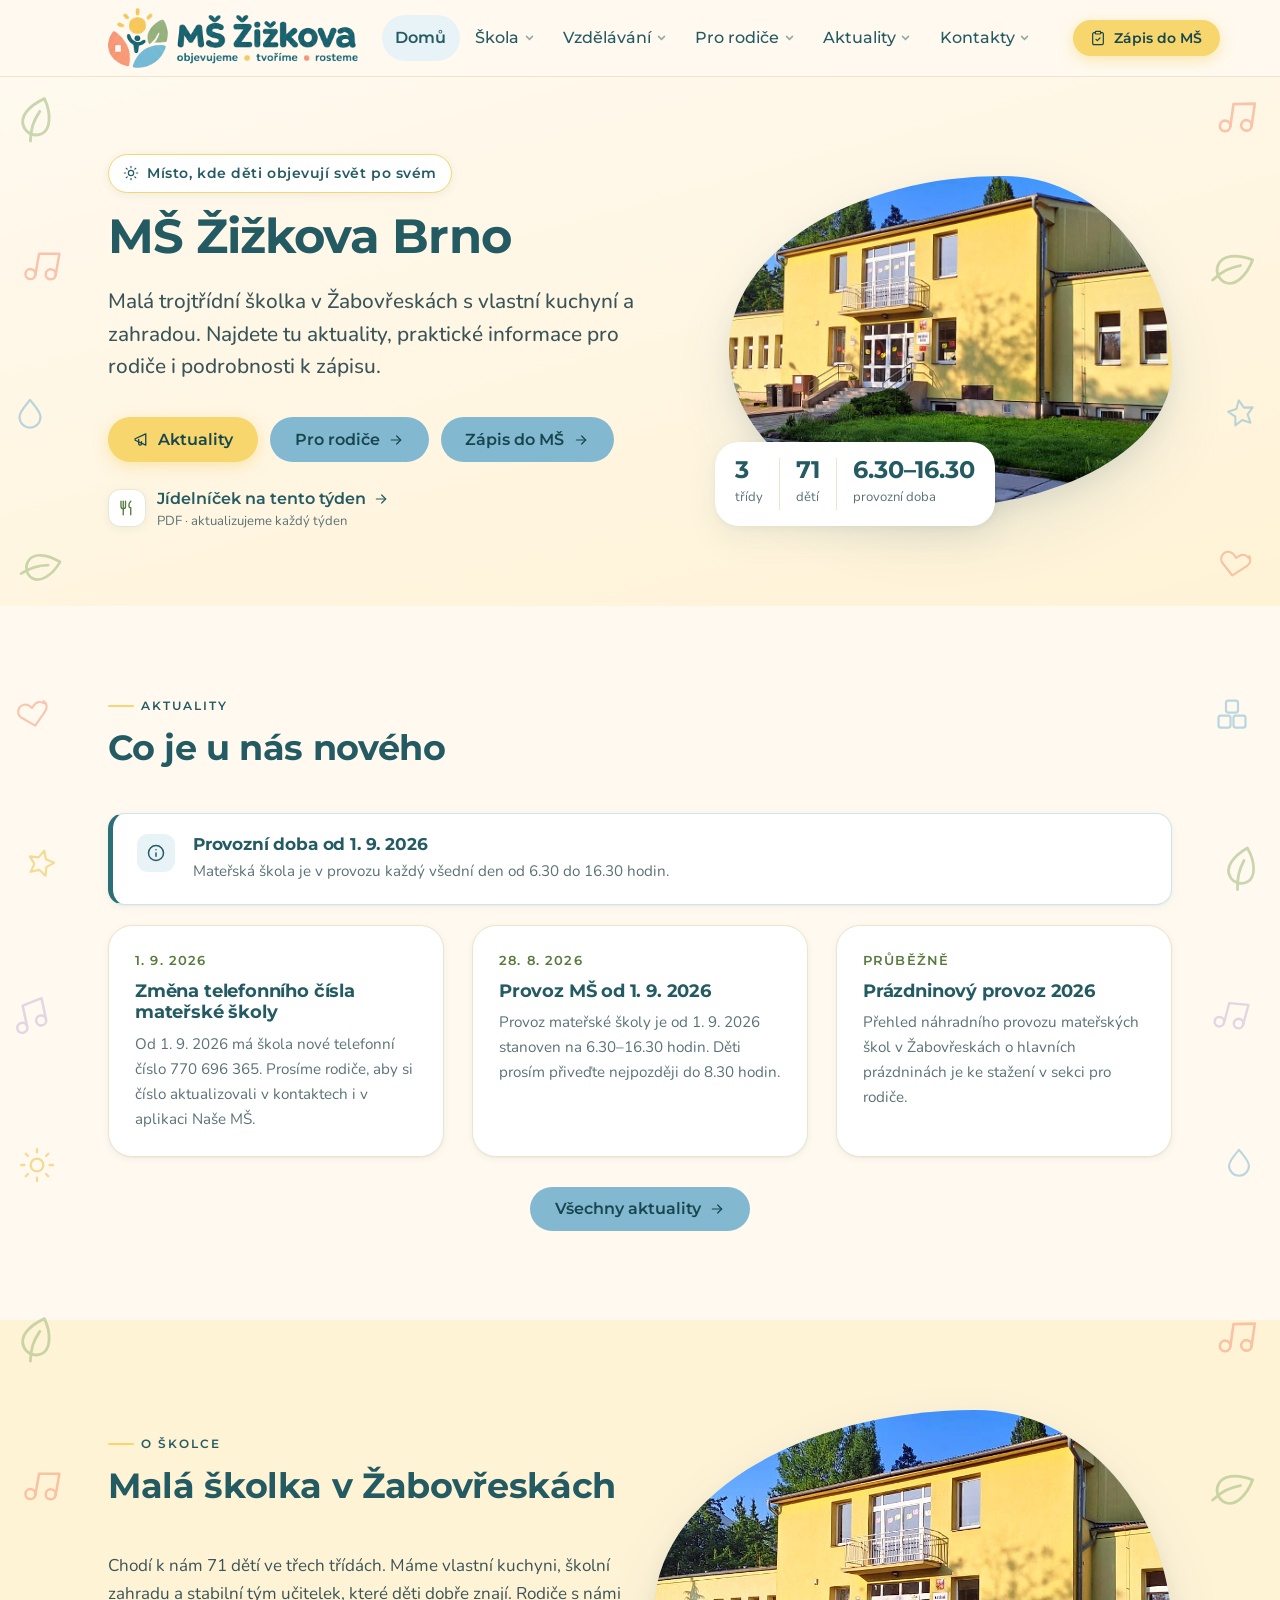
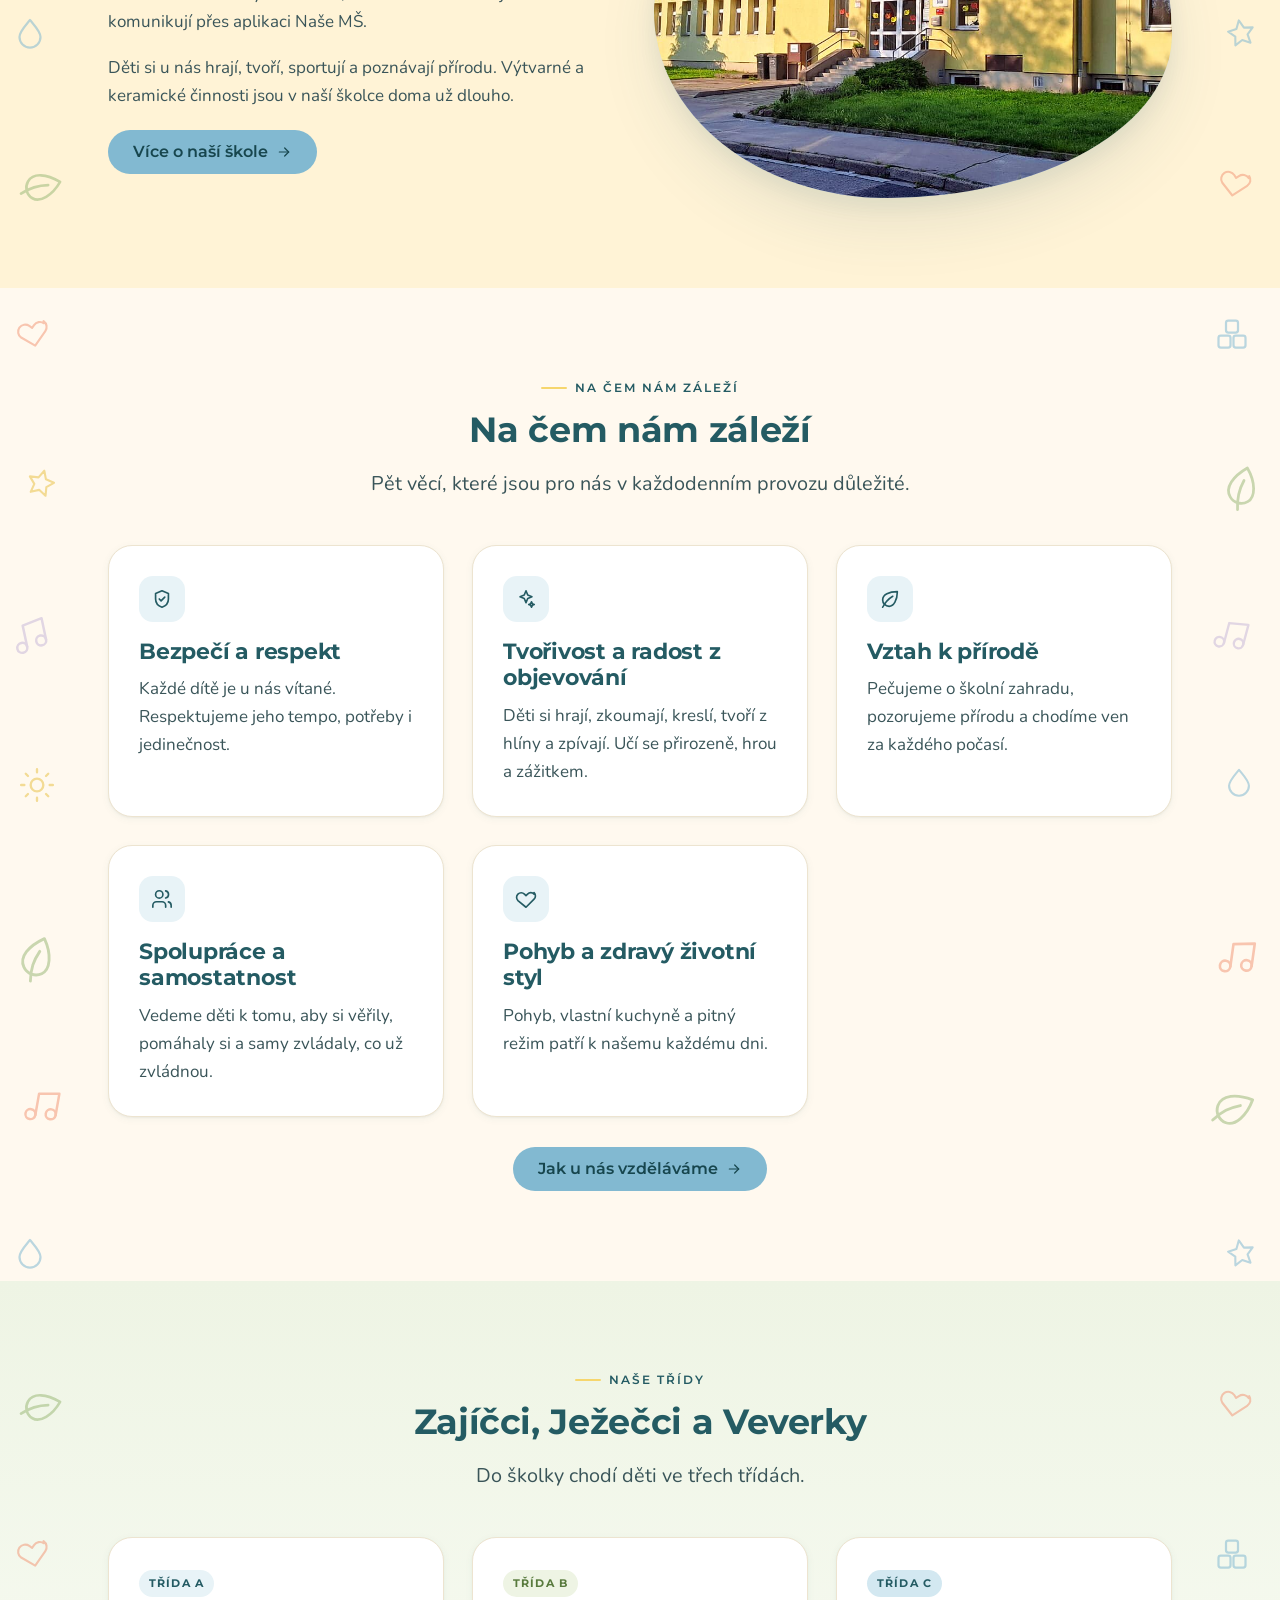
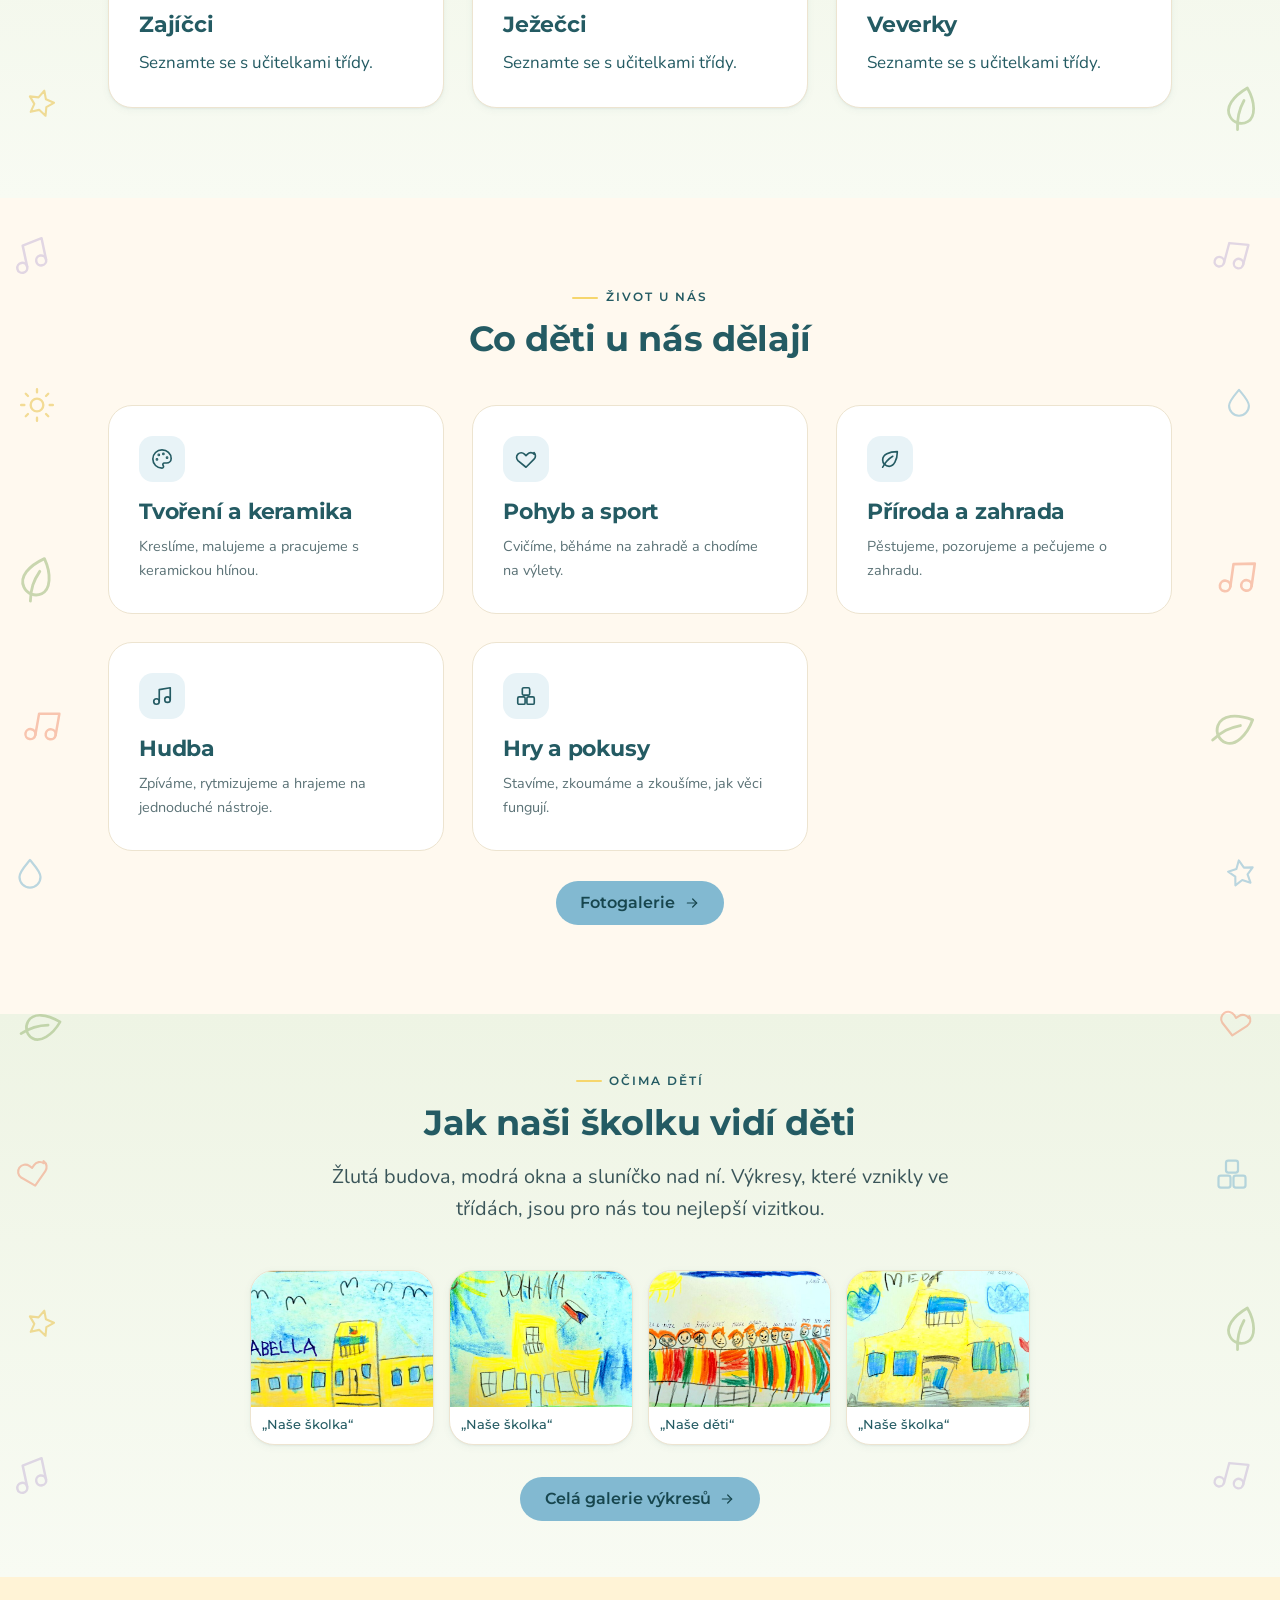
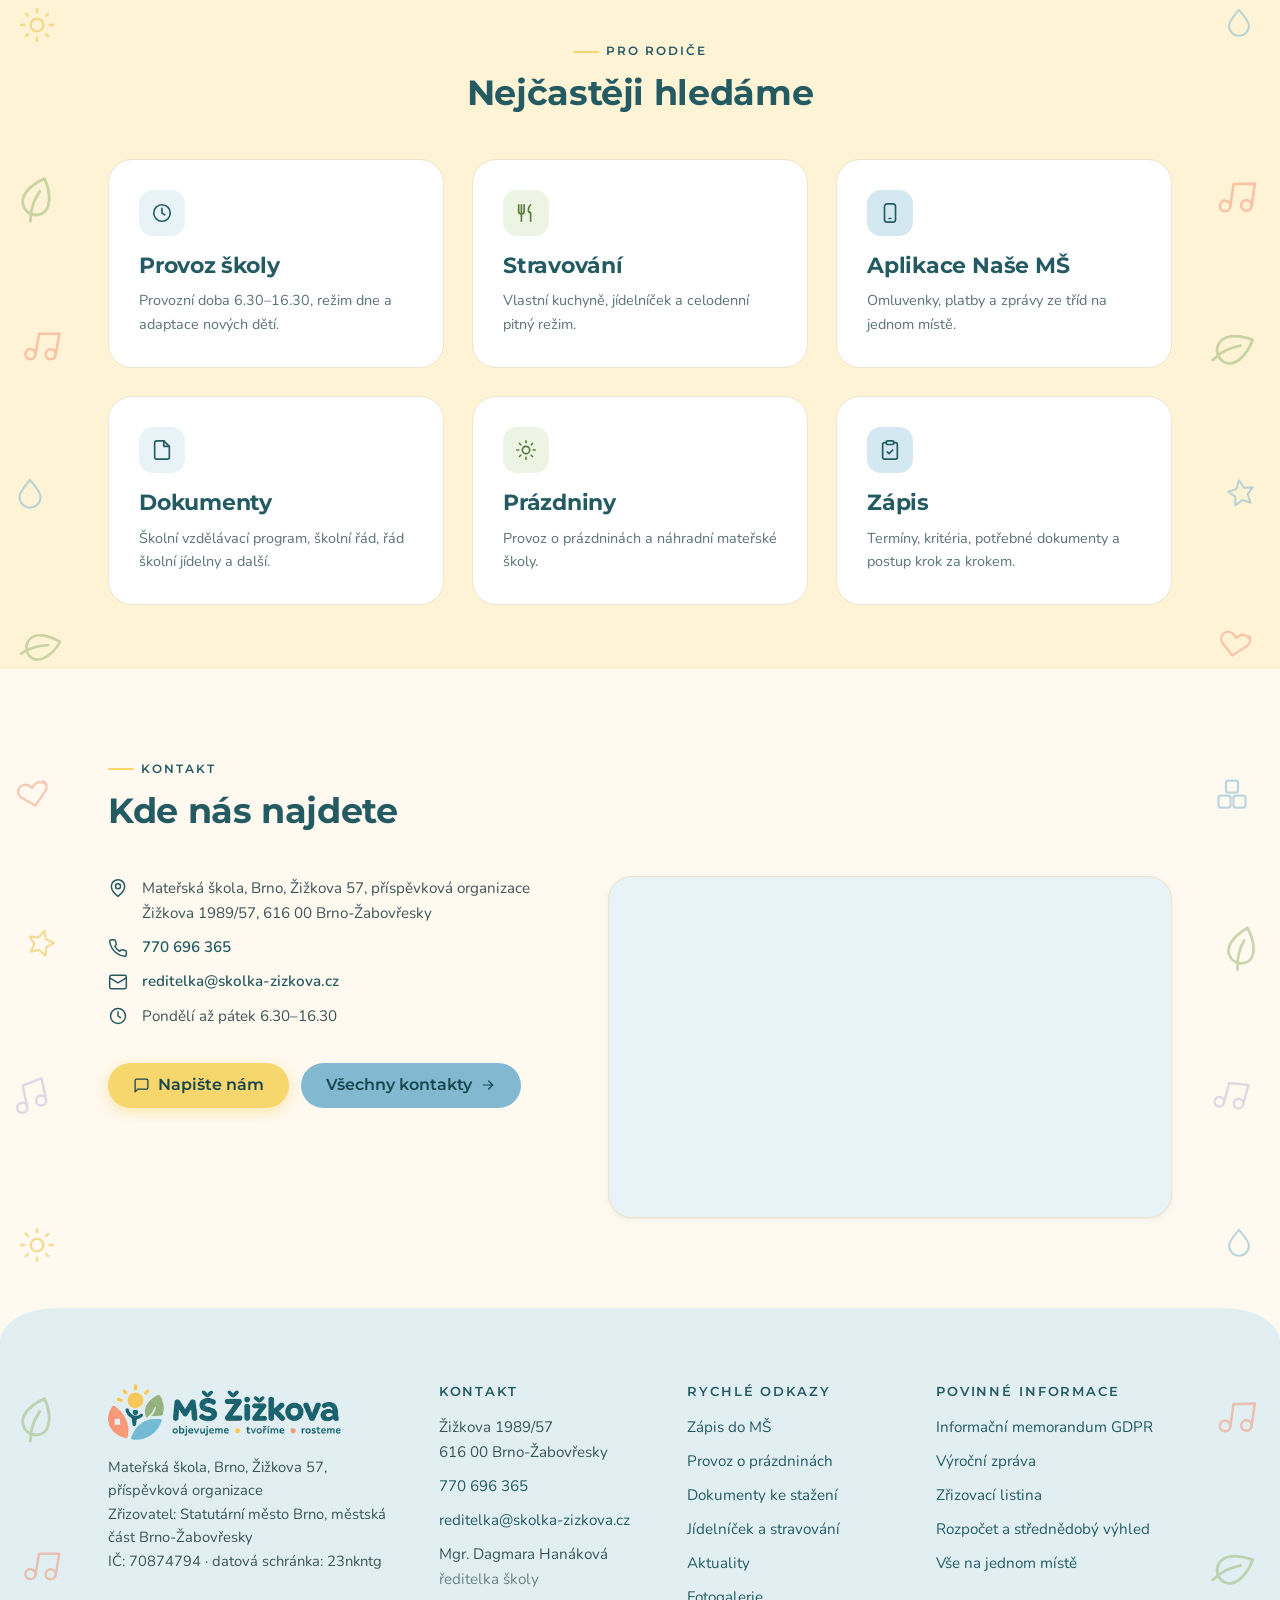
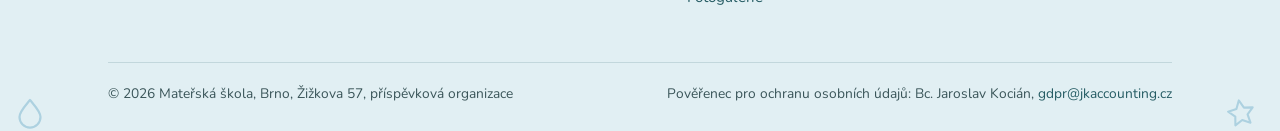
==== commit ad6a6d72: "Editor webu (admin/) a publikace přes GitHub Actions Co-Authored-By: Claude Sonnet 5.5 <noreply@anth" ====
--- a/index.html
+++ b/index.html
@@ -31,7 +31,7 @@
 <body>
 <a class="skip" href="#obsah">Přeskočit na obsah</a>
 <header class="header"><div class="wrap header__in">
-  <a class="logo" href="index.html"><img src="assets/img/logo.png" width="266" height="64" alt="MŠ Žižkova, Brno"></a>
+  <a class="logo" href="index.html"><img src="assets/img/logo.png" width="266" height="64" alt="MŠ Žižkova, Brno" data-ei="add9ab24ae"></a>
   <nav class="nav" aria-label="Hlavní navigace"><div class="nav__item"><a class="nav__link" href="index.html" aria-current="page">Domů</a></div><div class="nav__item"><a class="nav__link" href="skola.html">Škola<svg class="nav__caret" viewBox="0 0 12 12" fill="none" stroke="currentColor" stroke-width="2" stroke-linecap="round" aria-hidden="true"><path d="m2 4.5 4 4 4-4"/></svg></a><div class="nav__panel"><a href="skola.html#kdo-jsme">Kdo jsme</a><a href="skola.html#nase-ms">Aplikace Naše MŠ</a><a href="skola.html#vybaveni">Vybavení školy</a><a href="skola.html#zahrada">Školní zahrada</a><a href="skola.html#tym">Náš tým</a><a href="skola.html#provoz">Provoz školy</a><a href="fotogalerie.html">Fotogalerie</a></div></div><div class="nav__item"><a class="nav__link" href="vzdelavani.html">Vzdělávání<svg class="nav__caret" viewBox="0 0 12 12" fill="none" stroke="currentColor" stroke-width="2" stroke-linecap="round" aria-hidden="true"><path d="m2 4.5 4 4 4-4"/></svg></a><div class="nav__panel"><a href="vzdelavani.html#svp">Školní vzdělávací program</a><a href="vzdelavani.html#zamereni">Zaměření školy</a><a href="vzdelavani.html#jak-ucime">Jak učíme</a><a href="vzdelavani.html#predskolaci">Předškolní příprava</a><a href="projekty.html">Projekty a spolupráce</a></div></div><div class="nav__item"><a class="nav__link" href="pro-rodice.html">Pro rodiče<svg class="nav__caret" viewBox="0 0 12 12" fill="none" stroke="currentColor" stroke-width="2" stroke-linecap="round" aria-hidden="true"><path d="m2 4.5 4 4 4-4"/></svg></a><div class="nav__panel"><a href="pro-rodice.html#novi-rodice">Informace pro nové rodiče</a><a href="pro-rodice.html#dokumenty">Dokumenty ke stažení</a><a href="pro-rodice.html#stravovani">Stravování</a><a href="zapis.html">Zápis do MŠ</a><a href="pro-rodice.html#prazdniny">Provoz o prázdninách</a><a href="pro-rodice.html#aktivity">Nadstandardní aktivity</a></div></div><div class="nav__item"><a class="nav__link" href="aktuality.html">Aktuality<svg class="nav__caret" viewBox="0 0 12 12" fill="none" stroke="currentColor" stroke-width="2" stroke-linecap="round" aria-hidden="true"><path d="m2 4.5 4 4 4-4"/></svg></a><div class="nav__panel"><a href="aktuality.html#dulezite">Důležité informace</a><a href="aktuality.html#novinky">Novinky a akce</a></div></div><div class="nav__item"><a class="nav__link" href="kontakty.html">Kontakty<svg class="nav__caret" viewBox="0 0 12 12" fill="none" stroke="currentColor" stroke-width="2" stroke-linecap="round" aria-hidden="true"><path d="m2 4.5 4 4 4-4"/></svg></a><div class="nav__panel"><a href="kontakty.html#udaje">Kontaktní údaje</a><a href="kontakty.html#doprava">Jak se k nám dostanete</a><a href="kontakty.html#povinne">Povinně zveřejňované informace</a></div></div></nav>
   <a class="header__tel" href="tel:+420770696365"><svg width="16" height="16" viewBox="0 0 24 24" fill="none" stroke="currentColor" stroke-width="1.8" stroke-linecap="round" stroke-linejoin="round" aria-hidden="true"><path d="M22 16.9v3a2 2 0 0 1-2.2 2 19.8 19.8 0 0 1-8.6-3.1 19.5 19.5 0 0 1-6-6A19.8 19.8 0 0 1 2.1 4.2 2 2 0 0 1 4.1 2h3a2 2 0 0 1 2 1.7c.1 1 .4 1.9.7 2.8a2 2 0 0 1-.4 2.1L8.1 9.9a16 16 0 0 0 6 6l1.3-1.3a2 2 0 0 1 2.1-.4c.9.3 1.8.6 2.8.7a2 2 0 0 1 1.7 2Z"/></svg> 770 696 365</a>
   <a class="btn btn--primary btn--sm header__cta" href="zapis.html"><svg width="16" height="16" viewBox="0 0 24 24" fill="none" stroke="currentColor" stroke-width="1.8" stroke-linecap="round" stroke-linejoin="round" aria-hidden="true"><path d="M16 4h2a2 2 0 0 1 2 2v14a2 2 0 0 1-2 2H6a2 2 0 0 1-2-2V6a2 2 0 0 1 2-2h2"/><rect x="8" y="2" width="8" height="4" rx="1"/><path d="m9 14 2 2 4-4"/></svg> Zápis do MŠ</a>
@@ -41,7 +41,7 @@
 <div class="mobile" id="mobilni-menu" hidden>
   <div class="wrap" style="padding:0">
     <div class="mobile__top">
-      <a class="logo" href="index.html"><img src="assets/img/logo.png" width="266" height="64" alt="MŠ Žižkova, Brno"></a>
+      <a class="logo" href="index.html"><img src="assets/img/logo.png" width="266" height="64" alt="MŠ Žižkova, Brno" data-ei="add9ab24ae"></a>
       <button class="mobile__close" type="button" aria-label="Zavřít menu" data-menu-close>&times;</button>
     </div>
     <div class="mobile__group"><a href="index.html">Domů</a></div><div class="mobile__group"><a href="skola.html">Škola</a><div class="mobile__sub"><a href="skola.html#kdo-jsme">Kdo jsme</a><a href="skola.html#nase-ms">Aplikace Naše MŠ</a><a href="skola.html#vybaveni">Vybavení školy</a><a href="skola.html#zahrada">Školní zahrada</a><a href="skola.html#tym">Náš tým</a><a href="skola.html#provoz">Provoz školy</a><a href="fotogalerie.html">Fotogalerie</a></div></div><div class="mobile__group"><a href="vzdelavani.html">Vzdělávání</a><div class="mobile__sub"><a href="vzdelavani.html#svp">Školní vzdělávací program</a><a href="vzdelavani.html#zamereni">Zaměření školy</a><a href="vzdelavani.html#jak-ucime">Jak učíme</a><a href="vzdelavani.html#predskolaci">Předškolní příprava</a><a href="projekty.html">Projekty a spolupráce</a></div></div><div class="mobile__group"><a href="pro-rodice.html">Pro rodiče</a><div class="mobile__sub"><a href="pro-rodice.html#novi-rodice">Informace pro nové rodiče</a><a href="pro-rodice.html#dokumenty">Dokumenty ke stažení</a><a href="pro-rodice.html#stravovani">Stravování</a><a href="zapis.html">Zápis do MŠ</a><a href="pro-rodice.html#prazdniny">Provoz o prázdninách</a><a href="pro-rodice.html#aktivity">Nadstandardní aktivity</a></div></div><div class="mobile__group"><a href="aktuality.html">Aktuality</a><div class="mobile__sub"><a href="aktuality.html#dulezite">Důležité informace</a><a href="aktuality.html#novinky">Novinky a akce</a></div></div><div class="mobile__group"><a href="kontakty.html">Kontakty</a><div class="mobile__sub"><a href="kontakty.html#udaje">Kontaktní údaje</a><a href="kontakty.html#doprava">Jak se k nám dostanete</a><a href="kontakty.html#povinne">Povinně zveřejňované informace</a></div></div>
@@ -57,8 +57,8 @@
 <section class="hero"><div class="wrap hero__in">
   <div class="hero__copy">
     <span class="hero__motto"><svg width="16" height="16" viewBox="0 0 24 24" fill="none" stroke="currentColor" stroke-width="1.8" stroke-linecap="round" stroke-linejoin="round" aria-hidden="true"><circle cx="12" cy="12" r="4"/><path d="M12 2v2M12 20v2M4.9 4.9l1.4 1.4M17.7 17.7l1.4 1.4M2 12h2M20 12h2M6.3 17.7l-1.4 1.4M19.1 4.9l-1.4 1.4"/></svg> Místo, kde děti objevují svět po svém</span>
-    <h1>MŠ Žižkova Brno</h1>
-    <p class="hero__text">Malá trojtřídní školka v Žabovřeskách s vlastní kuchyní a zahradou.
+    <h1 data-ek="7b9b0d7e3b">MŠ Žižkova Brno</h1>
+    <p class="hero__text" data-ek="cd21574867">Malá trojtřídní školka v Žabovřeskách s vlastní kuchyní a zahradou.
       Najdete tu aktuality, praktické informace pro rodiče i podrobnosti k zápisu.</p>
     <div class="hero__actions">
       <a class="btn btn--primary" href="aktuality.html"><svg width="17" height="17" viewBox="0 0 24 24" fill="none" stroke="currentColor" stroke-width="1.8" stroke-linecap="round" stroke-linejoin="round" aria-hidden="true"><path d="m3 11 15-7v16L3 13Z"/><path d="M8 12v6a2 2 0 0 0 4 0v-3"/></svg> Aktuality</a>
@@ -69,43 +69,30 @@
       <span class="hero__link-ico"><svg width="18" height="18" viewBox="0 0 24 24" fill="none" stroke="currentColor" stroke-width="1.8" stroke-linecap="round" stroke-linejoin="round" aria-hidden="true"><path d="M4 3v7a3 3 0 0 0 6 0V3"/><path d="M7 3v18"/><path d="M17 3c-1.7 1.5-2.5 3.5-2.5 6 0 1.5.8 2.5 2.5 2.5V21"/></svg></span>
       <span>
         <span class="hero__link-title">Jídelníček na tento týden <svg class="btn__arrow" width="16" height="16" viewBox="0 0 24 24" fill="none" stroke="currentColor" stroke-width="1.8" stroke-linecap="round" stroke-linejoin="round" aria-hidden="true"><path d="M5 12h14"/><path d="m13 6 6 6-6 6"/></svg></span>
-        <span class="hero__link-note">PDF &middot; aktualizujeme každý týden</span>
+        <span class="hero__link-note" data-ek="810f41b450">PDF &middot; aktualizujeme každý týden</span>
       </span>
     </a>
   </div>
   <div class="hero__media">
-    <div class="hero__photo"><img src="assets/img/foto/budova-hero.jpg" width="960" height="720" alt="Budova mateřské školy Žižkova – vstup s balkonem" style="width:100%;height:100%;object-fit:cover;display:block"></div>
+    <div class="hero__photo"><img src="assets/img/foto/budova-hero.jpg" width="960" height="720" alt="Budova mateřské školy Žižkova – vstup s balkonem" style="width:100%;height:100%;object-fit:cover;display:block" data-ei="1d17970f65"></div>
     <div class="hero__badge">
-      <div><b>3</b><span>třídy</span></div>
-      <div><b>71</b><span>dětí</span></div>
-      <div><b>6.30–16.30</b><span>provozní doba</span></div>
+      <div><b>3</b><span data-ek="50f1b31e43">třídy</span></div>
+      <div><b>71</b><span data-ek="9d48daa005">dětí</span></div>
+      <div><b>6.30–16.30</b><span data-ek="20a5ef6f73">provozní doba</span></div>
     </div>
   </div>
 </div></section>
 
 <section class="section">
   <div class="wrap">
-    <div class="section-head"><p class="eyebrow">Aktuality</p><h2>Co je u nás nového</h2></div>
+    <div class="section-head"><p class="eyebrow" data-ek="6d596a9a25">Aktuality</p><h2 data-ek="e96c8711c4">Co je u nás nového</h2></div>
     <div class="stack">
       <div class="alert">
         <span class="alert__ico"><svg width="20" height="20" viewBox="0 0 24 24" fill="none" stroke="currentColor" stroke-width="1.8" stroke-linecap="round" stroke-linejoin="round" aria-hidden="true"><circle cx="12" cy="12" r="9"/><path d="M12 16v-4"/><path d="M12 8h.01"/></svg></span>
-        <div><h3>Provozní doba od 1. 9. 2026</h3>
-        <p>Mateřská škola je v provozu každý všední den od 6.30 do 16.30 hodin.</p></div>
-      </div>
-      <div class="grid grid-3">
-        <a class="post" href="aktuality.html#novinky">
-          <span class="post__date">28. 8. 2026</span>
-          <h3>Provoz MŠ od 1. 9. 2026</h3>
-          <p>Od začátku školního roku je školka otevřená od 6.30 do 16.30 hodin.</p></a>
-        <a class="post" href="aktuality.html#novinky">
-          <span class="post__date">1. 9. 2026</span>
-          <h3>Změna telefonního čísla</h3>
-          <p>Nové telefonní číslo mateřské školy je 770 696 365.</p></a>
-        <a class="post" href="pro-rodice.html#prazdniny">
-          <span class="post__date">Prázdninový provoz</span>
-          <h3>Provoz o prázdninách</h3>
-          <p>Přehled prázdninového a náhradního provozu mateřských škol v Žabovřeskách.</p></a>
-      </div>
+        <div><h3 data-ek="2e28aad83b">Provozní doba od 1. 9. 2026</h3>
+        <p data-ek="09ecba123b">Mateřská škola je v provozu každý všední den od 6.30 do 16.30 hodin.</p></div>
+      </div>
+      <div class="grid grid-3" data-novinky="3"><a class="post" href="aktuality.html#novinky"><span class="post__date" data-noedit>1. 9. 2026</span><h3 data-noedit>Změna telefonního čísla mateřské školy</h3><p data-noedit>Od 1. 9. 2026 má škola nové telefonní číslo 770 696 365. Prosíme rodiče, aby si číslo aktualizovali v kontaktech i v aplikaci Naše MŠ.</p></a><a class="post" href="aktuality.html#novinky"><span class="post__date" data-noedit>28. 8. 2026</span><h3 data-noedit>Provoz MŠ od 1. 9. 2026</h3><p data-noedit>Provoz mateřské školy je od 1. 9. 2026 stanoven na 6.30–16.30 hodin. Děti prosím přiveďte nejpozději do 8.30 hodin.</p></a><a class="post" href="aktuality.html#novinky"><span class="post__date" data-noedit>Průběžně</span><h3 data-noedit>Prázdninový provoz 2026</h3><p data-noedit>Přehled náhradního provozu mateřských škol v Žabovřeskách o hlavních prázdninách je ke stažení v sekci pro rodiče.</p></a></div>
     </div>
     <div class="center" style="margin-top:30px"><a class="btn btn--ghost" href="aktuality.html">Všechny aktuality <svg class="btn__arrow" width="16" height="16" viewBox="0 0 24 24" fill="none" stroke="currentColor" stroke-width="1.8" stroke-linecap="round" stroke-linejoin="round" aria-hidden="true"><path d="M5 12h14"/><path d="m13 6 6 6-6 6"/></svg></a></div>
   </div>
@@ -115,27 +102,27 @@
   <div class="wrap">
     <div class="grid grid-2" style="align-items:center">
       <div>
-        <div class="section-head"><p class="eyebrow">O školce</p><h2>Malá školka v Žabovřeskách</h2></div>
-        <p>Chodí k nám 71 dětí ve třech třídách. Máme vlastní kuchyni, školní zahradu
+        <div class="section-head"><p class="eyebrow" data-ek="fd4ba84c43">O školce</p><h2 data-ek="53c6bdc9e8">Malá školka v Žabovřeskách</h2></div>
+        <p data-ek="f30f464fdd">Chodí k nám 71 dětí ve třech třídách. Máme vlastní kuchyni, školní zahradu
            a stabilní tým učitelek, které děti dobře znají. Rodiče s námi komunikují přes aplikaci Naše MŠ.</p>
-        <p>Děti si u nás hrají, tvoří, sportují a poznávají přírodu. Výtvarné a keramické činnosti
+        <p data-ek="4c8a3024ac">Děti si u nás hrají, tvoří, sportují a poznávají přírodu. Výtvarné a keramické činnosti
            jsou v naší školce doma už dlouho.</p>
         <p style="margin-top:20px"><a class="btn btn--ghost" href="skola.html">Více o naší škole <svg class="btn__arrow" width="16" height="16" viewBox="0 0 24 24" fill="none" stroke="currentColor" stroke-width="1.8" stroke-linecap="round" stroke-linejoin="round" aria-hidden="true"><path d="M5 12h14"/><path d="m13 6 6 6-6 6"/></svg></a></p>
       </div>
-      <div class="hero__photo"><img src="assets/img/foto/budova.jpg" width="960" height="720" alt="Budova mateřské školy Žižkova" loading="lazy" decoding="async" style="width:100%;height:100%;object-fit:cover;display:block"></div>
+      <div class="hero__photo"><img src="assets/img/foto/budova.jpg" width="960" height="720" alt="Budova mateřské školy Žižkova" loading="lazy" decoding="async" style="width:100%;height:100%;object-fit:cover;display:block" data-ei="7a8c559dde"></div>
     </div>
   </div>
 </section>
 
 <section class="section">
   <div class="wrap">
-    <div class="section-head section-head--center"><p class="eyebrow">Na čem nám záleží</p><h2>Na čem nám záleží</h2><p class="lead">Pět věcí, které jsou pro nás v každodenním provozu důležité.</p></div>
+    <div class="section-head section-head--center"><p class="eyebrow" data-ek="b77ff7b42f">Na čem nám záleží</p><h2 data-ek="b77ff7b42f">Na čem nám záleží</h2><p class="lead" data-ek="34cddfe39b">Pět věcí, které jsou pro nás v každodenním provozu důležité.</p></div>
     <div class="grid grid-3"><article class="card"><div class="card__icon"><svg width="22" height="22" viewBox="0 0 24 24" fill="none" stroke="currentColor" stroke-width="1.8" stroke-linecap="round" stroke-linejoin="round" aria-hidden="true"><path d="M12 3l7 3v6c0 4.4-3 7.6-7 9-4-1.4-7-4.6-7-9V6z"/><path d="m9 12 2 2 4-4"/></svg></div>
-    <h3>Bezpečí a respekt</h3><p>Každé dítě je u nás vítané. Respektujeme jeho tempo, potřeby i jedinečnost.</p></article><article class="card"><div class="card__icon"><svg width="22" height="22" viewBox="0 0 24 24" fill="none" stroke="currentColor" stroke-width="1.8" stroke-linecap="round" stroke-linejoin="round" aria-hidden="true"><path d="m12 3 1.9 4.6L18.5 9.5l-4.6 1.9L12 16l-1.9-4.6L5.5 9.5l4.6-1.9z"/><path d="m18 15 .9 2.1L21 18l-2.1.9L18 21l-.9-2.1L15 18l2.1-.9z"/></svg></div>
-    <h3>Tvořivost a radost z objevování</h3><p>Děti si hrají, zkoumají, kreslí, tvoří z hlíny a zpívají. Učí se přirozeně, hrou a zážitkem.</p></article><article class="card"><div class="card__icon"><svg width="22" height="22" viewBox="0 0 24 24" fill="none" stroke="currentColor" stroke-width="1.8" stroke-linecap="round" stroke-linejoin="round" aria-hidden="true"><path d="M11 20A7 7 0 0 1 4 13c0-6 7-9 16-9 0 9-4 16-9 16Z"/><path d="M4 21c3-6 6-9 11-12"/></svg></div>
-    <h3>Vztah k přírodě</h3><p>Pečujeme o školní zahradu, pozorujeme přírodu a chodíme ven za každého počasí.</p></article><article class="card"><div class="card__icon"><svg width="22" height="22" viewBox="0 0 24 24" fill="none" stroke="currentColor" stroke-width="1.8" stroke-linecap="round" stroke-linejoin="round" aria-hidden="true"><path d="M16 21v-2a4 4 0 0 0-4-4H6a4 4 0 0 0-4 4v2"/><circle cx="9" cy="7" r="4"/><path d="M22 21v-2a4 4 0 0 0-3-3.9"/><path d="M16 3.1a4 4 0 0 1 0 7.8"/></svg></div>
-    <h3>Spolupráce a samostatnost</h3><p>Vedeme děti k tomu, aby si věřily, pomáhaly si a samy zvládaly, co už zvládnou.</p></article><article class="card"><div class="card__icon"><svg width="22" height="22" viewBox="0 0 24 24" fill="none" stroke="currentColor" stroke-width="1.8" stroke-linecap="round" stroke-linejoin="round" aria-hidden="true"><path d="M20.8 6.6a5 5 0 0 0-7.1 0L12 8.3l-1.7-1.7a5 5 0 1 0-7.1 7.1L12 21l8.8-8.8a5 5 0 0 0 0-7.1Z"/></svg></div>
-    <h3>Pohyb a zdravý životní styl</h3><p>Pohyb, vlastní kuchyně a pitný režim patří k našemu každému dni.</p></article></div>
+    <h3 data-ek="671bdc74d7">Bezpečí a respekt</h3><p data-ek="39182c250f">Každé dítě je u nás vítané. Respektujeme jeho tempo, potřeby i jedinečnost.</p></article><article class="card"><div class="card__icon"><svg width="22" height="22" viewBox="0 0 24 24" fill="none" stroke="currentColor" stroke-width="1.8" stroke-linecap="round" stroke-linejoin="round" aria-hidden="true"><path d="m12 3 1.9 4.6L18.5 9.5l-4.6 1.9L12 16l-1.9-4.6L5.5 9.5l4.6-1.9z"/><path d="m18 15 .9 2.1L21 18l-2.1.9L18 21l-.9-2.1L15 18l2.1-.9z"/></svg></div>
+    <h3 data-ek="3d31bb8862">Tvořivost a radost z objevování</h3><p data-ek="9c5befd498">Děti si hrají, zkoumají, kreslí, tvoří z hlíny a zpívají. Učí se přirozeně, hrou a zážitkem.</p></article><article class="card"><div class="card__icon"><svg width="22" height="22" viewBox="0 0 24 24" fill="none" stroke="currentColor" stroke-width="1.8" stroke-linecap="round" stroke-linejoin="round" aria-hidden="true"><path d="M11 20A7 7 0 0 1 4 13c0-6 7-9 16-9 0 9-4 16-9 16Z"/><path d="M4 21c3-6 6-9 11-12"/></svg></div>
+    <h3 data-ek="07a7a7a1b6">Vztah k přírodě</h3><p data-ek="fe2fda14cc">Pečujeme o školní zahradu, pozorujeme přírodu a chodíme ven za každého počasí.</p></article><article class="card"><div class="card__icon"><svg width="22" height="22" viewBox="0 0 24 24" fill="none" stroke="currentColor" stroke-width="1.8" stroke-linecap="round" stroke-linejoin="round" aria-hidden="true"><path d="M16 21v-2a4 4 0 0 0-4-4H6a4 4 0 0 0-4 4v2"/><circle cx="9" cy="7" r="4"/><path d="M22 21v-2a4 4 0 0 0-3-3.9"/><path d="M16 3.1a4 4 0 0 1 0 7.8"/></svg></div>
+    <h3 data-ek="372be8c6ed">Spolupráce a samostatnost</h3><p data-ek="2e24b25a94">Vedeme děti k tomu, aby si věřily, pomáhaly si a samy zvládaly, co už zvládnou.</p></article><article class="card"><div class="card__icon"><svg width="22" height="22" viewBox="0 0 24 24" fill="none" stroke="currentColor" stroke-width="1.8" stroke-linecap="round" stroke-linejoin="round" aria-hidden="true"><path d="M20.8 6.6a5 5 0 0 0-7.1 0L12 8.3l-1.7-1.7a5 5 0 1 0-7.1 7.1L12 21l8.8-8.8a5 5 0 0 0 0-7.1Z"/></svg></div>
+    <h3 data-ek="4638d45748">Pohyb a zdravý životní styl</h3><p data-ek="e4ba05b3a3">Pohyb, vlastní kuchyně a pitný režim patří k našemu každému dni.</p></article></div>
     <div class="center" style="margin-top:30px">
       <a class="btn btn--ghost" href="vzdelavani.html">Jak u nás vzděláváme <svg class="btn__arrow" width="16" height="16" viewBox="0 0 24 24" fill="none" stroke="currentColor" stroke-width="1.8" stroke-linecap="round" stroke-linejoin="round" aria-hidden="true"><path d="M5 12h14"/><path d="m13 6 6 6-6 6"/></svg></a>
     </div>
@@ -144,23 +131,23 @@
 
 <section class="section section--mint">
   <div class="wrap">
-    <div class="section-head section-head--center"><p class="eyebrow">Naše třídy</p><h2>Zajíčci, Ježečci a Veverky</h2><p class="lead">Do školky chodí děti ve třech třídách.</p></div>
+    <div class="section-head section-head--center"><p class="eyebrow" data-ek="f3440dcf0c">Naše třídy</p><h2 data-ek="4c2052364e">Zajíčci, Ježečci a Veverky</h2><p class="lead" data-ek="80b6e98265">Do školky chodí děti ve třech třídách.</p></div>
     <div class="grid grid-3"><a class="card " href="skola.html#tym" style="text-decoration:none">
-    <span class="pillar__tag">Třída A</span><h3>Zajíčci</h3><p>Seznamte se s učitelkami třídy.</p></a><a class="card card--green" href="skola.html#tym" style="text-decoration:none">
-    <span class="pillar__tag">Třída B</span><h3>Ježečci</h3><p>Seznamte se s učitelkami třídy.</p></a><a class="card card--teal" href="skola.html#tym" style="text-decoration:none">
-    <span class="pillar__tag">Třída C</span><h3>Veverky</h3><p>Seznamte se s učitelkami třídy.</p></a></div>
+    <span class="pillar__tag" data-ek="c8c340925d">Třída A</span><h3 data-ek="0c550f9547">Zajíčci</h3><p data-ek="ae3741687f">Seznamte se s učitelkami třídy.</p></a><a class="card card--green" href="skola.html#tym" style="text-decoration:none">
+    <span class="pillar__tag" data-ek="9f9d42c4e7">Třída B</span><h3 data-ek="a8031eb020">Ježečci</h3><p data-ek="ae3741687f">Seznamte se s učitelkami třídy.</p></a><a class="card card--teal" href="skola.html#tym" style="text-decoration:none">
+    <span class="pillar__tag" data-ek="77f85c34b1">Třída C</span><h3 data-ek="dbc3cef926">Veverky</h3><p data-ek="ae3741687f">Seznamte se s učitelkami třídy.</p></a></div>
   </div>
 </section>
 
 <section class="section">
   <div class="wrap">
-    <div class="section-head section-head--center"><p class="eyebrow">Život u nás</p><h2>Co děti u nás dělají</h2></div>
+    <div class="section-head section-head--center"><p class="eyebrow" data-ek="63f686a02f">Život u nás</p><h2 data-ek="460d26c97b">Co děti u nás dělají</h2></div>
     <div class="grid grid-3"><article class="card card--plain"><div class="card__icon"><svg width="22" height="22" viewBox="0 0 24 24" fill="none" stroke="currentColor" stroke-width="1.8" stroke-linecap="round" stroke-linejoin="round" aria-hidden="true"><circle cx="13.5" cy="6.5" r=".6"/><circle cx="17.5" cy="10.5" r=".6"/><circle cx="8.5" cy="7.5" r=".6"/><circle cx="6.5" cy="12.5" r=".6"/><path d="M12 2a10 10 0 0 0 0 20 1.7 1.7 0 0 0 1.3-2.8 1.7 1.7 0 0 1 1.3-2.8H17a5 5 0 0 0 5-5C22 6 17.5 2 12 2Z"/></svg></div>
-    <h3>Tvoření a keramika</h3><p class="small muted">Kreslíme, malujeme a pracujeme s keramickou hlínou.</p></article><article class="card card--plain"><div class="card__icon"><svg width="22" height="22" viewBox="0 0 24 24" fill="none" stroke="currentColor" stroke-width="1.8" stroke-linecap="round" stroke-linejoin="round" aria-hidden="true"><path d="M20.8 6.6a5 5 0 0 0-7.1 0L12 8.3l-1.7-1.7a5 5 0 1 0-7.1 7.1L12 21l8.8-8.8a5 5 0 0 0 0-7.1Z"/></svg></div>
-    <h3>Pohyb a sport</h3><p class="small muted">Cvičíme, běháme na zahradě a chodíme na výlety.</p></article><article class="card card--plain"><div class="card__icon"><svg width="22" height="22" viewBox="0 0 24 24" fill="none" stroke="currentColor" stroke-width="1.8" stroke-linecap="round" stroke-linejoin="round" aria-hidden="true"><path d="M11 20A7 7 0 0 1 4 13c0-6 7-9 16-9 0 9-4 16-9 16Z"/><path d="M4 21c3-6 6-9 11-12"/></svg></div>
-    <h3>Příroda a zahrada</h3><p class="small muted">Pěstujeme, pozorujeme a pečujeme o zahradu.</p></article><article class="card card--plain"><div class="card__icon"><svg width="22" height="22" viewBox="0 0 24 24" fill="none" stroke="currentColor" stroke-width="1.8" stroke-linecap="round" stroke-linejoin="round" aria-hidden="true"><path d="M9 18V5l12-2v13"/><circle cx="6" cy="18" r="3"/><circle cx="18" cy="16" r="3"/></svg></div>
-    <h3>Hudba</h3><p class="small muted">Zpíváme, rytmizujeme a hrajeme na jednoduché nástroje.</p></article><article class="card card--plain"><div class="card__icon"><svg width="22" height="22" viewBox="0 0 24 24" fill="none" stroke="currentColor" stroke-width="1.8" stroke-linecap="round" stroke-linejoin="round" aria-hidden="true"><rect x="3" y="13" width="8" height="8" rx="1.5"/><rect x="13" y="13" width="8" height="8" rx="1.5"/><rect x="8" y="3" width="8" height="8" rx="1.5"/></svg></div>
-    <h3>Hry a pokusy</h3><p class="small muted">Stavíme, zkoumáme a zkoušíme, jak věci fungují.</p></article></div>
+    <h3 data-ek="33eba5eb89">Tvoření a keramika</h3><p class="small muted" data-ek="1b2f1ef969">Kreslíme, malujeme a pracujeme s keramickou hlínou.</p></article><article class="card card--plain"><div class="card__icon"><svg width="22" height="22" viewBox="0 0 24 24" fill="none" stroke="currentColor" stroke-width="1.8" stroke-linecap="round" stroke-linejoin="round" aria-hidden="true"><path d="M20.8 6.6a5 5 0 0 0-7.1 0L12 8.3l-1.7-1.7a5 5 0 1 0-7.1 7.1L12 21l8.8-8.8a5 5 0 0 0 0-7.1Z"/></svg></div>
+    <h3 data-ek="c051c2cbf6">Pohyb a sport</h3><p class="small muted" data-ek="28693d517c">Cvičíme, běháme na zahradě a chodíme na výlety.</p></article><article class="card card--plain"><div class="card__icon"><svg width="22" height="22" viewBox="0 0 24 24" fill="none" stroke="currentColor" stroke-width="1.8" stroke-linecap="round" stroke-linejoin="round" aria-hidden="true"><path d="M11 20A7 7 0 0 1 4 13c0-6 7-9 16-9 0 9-4 16-9 16Z"/><path d="M4 21c3-6 6-9 11-12"/></svg></div>
+    <h3 data-ek="e5a4771323">Příroda a zahrada</h3><p class="small muted" data-ek="cf44dbc631">Pěstujeme, pozorujeme a pečujeme o zahradu.</p></article><article class="card card--plain"><div class="card__icon"><svg width="22" height="22" viewBox="0 0 24 24" fill="none" stroke="currentColor" stroke-width="1.8" stroke-linecap="round" stroke-linejoin="round" aria-hidden="true"><path d="M9 18V5l12-2v13"/><circle cx="6" cy="18" r="3"/><circle cx="18" cy="16" r="3"/></svg></div>
+    <h3 data-ek="785d1534e9">Hudba</h3><p class="small muted" data-ek="fd05752549">Zpíváme, rytmizujeme a hrajeme na jednoduché nástroje.</p></article><article class="card card--plain"><div class="card__icon"><svg width="22" height="22" viewBox="0 0 24 24" fill="none" stroke="currentColor" stroke-width="1.8" stroke-linecap="round" stroke-linejoin="round" aria-hidden="true"><rect x="3" y="13" width="8" height="8" rx="1.5"/><rect x="13" y="13" width="8" height="8" rx="1.5"/><rect x="8" y="3" width="8" height="8" rx="1.5"/></svg></div>
+    <h3 data-ek="2626a66b05">Hry a pokusy</h3><p class="small muted" data-ek="9d3b2e7128">Stavíme, zkoumáme a zkoušíme, jak věci fungují.</p></article></div>
     <div class="center" style="margin-top:30px">
       <a class="btn btn--ghost" href="fotogalerie.html">Fotogalerie <svg class="btn__arrow" width="16" height="16" viewBox="0 0 24 24" fill="none" stroke="currentColor" stroke-width="1.8" stroke-linecap="round" stroke-linejoin="round" aria-hidden="true"><path d="M5 12h14"/><path d="m13 6 6 6-6 6"/></svg></a>
     </div>
@@ -169,23 +156,23 @@
 
 <section class="section section--mint" id="vykresy" style="padding-block:clamp(38px,4.4vw,62px)">
   <div class="wrap">
-    <div class="section-head section-head--center"><p class="eyebrow">Očima dětí</p><h2>Jak naši školku vidí děti</h2><p class="lead">Žlutá budova, modrá okna a sluníčko nad ní. Výkresy, které vznikly ve třídách, jsou pro nás tou nejlepší vizitkou.</p></div>
+    <div class="section-head section-head--center"><p class="eyebrow" data-ek="fb027cb5d3">Očima dětí</p><h2 data-ek="6b9bd653f2">Jak naši školku vidí děti</h2><p class="lead" data-ek="6f81baad39">Žlutá budova, modrá okna a sluníčko nad ní. Výkresy, které vznikly ve třídách, jsou pro nás tou nejlepší vizitkou.</p></div>
     <div class="vykresy vykresy--male"><figure class="vykres">
   <img src="assets/img/vykresy/vykres-01-nahled.jpg" width="640" height="480"
-       alt="Dětská kresba – Naše školka" loading="lazy" decoding="async">
-  <figcaption>„Naše školka“<span>kresba pastelkou</span></figcaption>
+       alt="Dětská kresba – Naše školka" loading="lazy" decoding="async" data-ei="0208e5371f">
+  <figcaption>„Naše školka“<span data-ek="b579609c85">kresba pastelkou</span></figcaption>
 </figure><figure class="vykres">
   <img src="assets/img/vykresy/vykres-04-nahled.jpg" width="640" height="480"
-       alt="Dětská kresba – Naše školka" loading="lazy" decoding="async">
-  <figcaption>„Naše školka“<span>kresba pastelkou</span></figcaption>
+       alt="Dětská kresba – Naše školka" loading="lazy" decoding="async" data-ei="7f8473d884">
+  <figcaption>„Naše školka“<span data-ek="b579609c85">kresba pastelkou</span></figcaption>
 </figure><figure class="vykres">
   <img src="assets/img/vykresy/vykres-05-nahled.jpg" width="640" height="480"
-       alt="Dětská kresba – Naše děti" loading="lazy" decoding="async">
-  <figcaption>„Naše děti“<span>společná kresba třídy</span></figcaption>
+       alt="Dětská kresba – Naše děti" loading="lazy" decoding="async" data-ei="1b423a3ddc">
+  <figcaption>„Naše děti“<span data-ek="4a48f6ac03">společná kresba třídy</span></figcaption>
 </figure><figure class="vykres">
   <img src="assets/img/vykresy/vykres-08-nahled.jpg" width="640" height="480"
-       alt="Dětská kresba – Naše školka" loading="lazy" decoding="async">
-  <figcaption>„Naše školka“<span>kresba pastelkou</span></figcaption>
+       alt="Dětská kresba – Naše školka" loading="lazy" decoding="async" data-ei="c418b05805">
+  <figcaption>„Naše školka“<span data-ek="b579609c85">kresba pastelkou</span></figcaption>
 </figure></div>
     <div class="center" style="margin-top:32px">
       <a class="btn btn--ghost" href="fotogalerie.html">Celá galerie výkresů <svg class="btn__arrow" width="16" height="16" viewBox="0 0 24 24" fill="none" stroke="currentColor" stroke-width="1.8" stroke-linecap="round" stroke-linejoin="round" aria-hidden="true"><path d="M5 12h14"/><path d="m13 6 6 6-6 6"/></svg></a>
@@ -195,40 +182,40 @@
 
 <section class="section section--sand section--tight">
   <div class="wrap">
-    <div class="section-head section-head--center"><p class="eyebrow">Pro rodiče</p><h2>Nejčastěji hledáme</h2></div>
+    <div class="section-head section-head--center"><p class="eyebrow" data-ek="2bbdc08cfa">Pro rodiče</p><h2 data-ek="1b29ba17c4">Nejčastěji hledáme</h2></div>
     <div class="grid grid-3">
       <a class="card card--plain" href="skola.html#provoz" style="text-decoration:none">
-        <div class="card__icon"><svg width="22" height="22" viewBox="0 0 24 24" fill="none" stroke="currentColor" stroke-width="1.8" stroke-linecap="round" stroke-linejoin="round" aria-hidden="true"><circle cx="12" cy="12" r="9"/><path d="M12 7v5l3 2"/></svg></div><h3>Provoz školy</h3>
-        <p class="small muted">Provozní doba 6.30–16.30, režim dne a adaptace nových dětí.</p></a>
+        <div class="card__icon"><svg width="22" height="22" viewBox="0 0 24 24" fill="none" stroke="currentColor" stroke-width="1.8" stroke-linecap="round" stroke-linejoin="round" aria-hidden="true"><circle cx="12" cy="12" r="9"/><path d="M12 7v5l3 2"/></svg></div><h3 data-ek="5693538f27">Provoz školy</h3>
+        <p class="small muted" data-ek="98c7c05b34">Provozní doba 6.30–16.30, režim dne a adaptace nových dětí.</p></a>
       <a class="card card--plain card--green" href="pro-rodice.html#stravovani" style="text-decoration:none">
-        <div class="card__icon"><svg width="22" height="22" viewBox="0 0 24 24" fill="none" stroke="currentColor" stroke-width="1.8" stroke-linecap="round" stroke-linejoin="round" aria-hidden="true"><path d="M4 3v7a3 3 0 0 0 6 0V3"/><path d="M7 3v18"/><path d="M17 3c-1.7 1.5-2.5 3.5-2.5 6 0 1.5.8 2.5 2.5 2.5V21"/></svg></div><h3>Stravování</h3>
-        <p class="small muted">Vlastní kuchyně, jídelníček a celodenní pitný režim.</p></a>
+        <div class="card__icon"><svg width="22" height="22" viewBox="0 0 24 24" fill="none" stroke="currentColor" stroke-width="1.8" stroke-linecap="round" stroke-linejoin="round" aria-hidden="true"><path d="M4 3v7a3 3 0 0 0 6 0V3"/><path d="M7 3v18"/><path d="M17 3c-1.7 1.5-2.5 3.5-2.5 6 0 1.5.8 2.5 2.5 2.5V21"/></svg></div><h3 data-ek="d7c8af0ecd">Stravování</h3>
+        <p class="small muted" data-ek="2b9a4eaaf2">Vlastní kuchyně, jídelníček a celodenní pitný režim.</p></a>
       <a class="card card--plain card--teal" href="skola.html#nase-ms" style="text-decoration:none">
-        <div class="card__icon"><svg width="22" height="22" viewBox="0 0 24 24" fill="none" stroke="currentColor" stroke-width="1.8" stroke-linecap="round" stroke-linejoin="round" aria-hidden="true"><rect x="6" y="2" width="12" height="20" rx="3"/><path d="M11 18h2"/></svg></div><h3>Aplikace Naše MŠ</h3>
-        <p class="small muted">Omluvenky, platby a zprávy ze tříd na jednom místě.</p></a>
+        <div class="card__icon"><svg width="22" height="22" viewBox="0 0 24 24" fill="none" stroke="currentColor" stroke-width="1.8" stroke-linecap="round" stroke-linejoin="round" aria-hidden="true"><rect x="6" y="2" width="12" height="20" rx="3"/><path d="M11 18h2"/></svg></div><h3 data-ek="3f191c4146">Aplikace Naše MŠ</h3>
+        <p class="small muted" data-ek="7e8aee3c05">Omluvenky, platby a zprávy ze tříd na jednom místě.</p></a>
       <a class="card card--plain" href="pro-rodice.html#dokumenty" style="text-decoration:none">
-        <div class="card__icon"><svg width="22" height="22" viewBox="0 0 24 24" fill="none" stroke="currentColor" stroke-width="1.8" stroke-linecap="round" stroke-linejoin="round" aria-hidden="true"><path d="M14 2H6a2 2 0 0 0-2 2v16a2 2 0 0 0 2 2h12a2 2 0 0 0 2-2V8z"/><path d="M14 2v6h6"/></svg></div><h3>Dokumenty</h3>
-        <p class="small muted">Školní vzdělávací program, školní řád, řád školní jídelny a další.</p></a>
+        <div class="card__icon"><svg width="22" height="22" viewBox="0 0 24 24" fill="none" stroke="currentColor" stroke-width="1.8" stroke-linecap="round" stroke-linejoin="round" aria-hidden="true"><path d="M14 2H6a2 2 0 0 0-2 2v16a2 2 0 0 0 2 2h12a2 2 0 0 0 2-2V8z"/><path d="M14 2v6h6"/></svg></div><h3 data-ek="99721ea154">Dokumenty</h3>
+        <p class="small muted" data-ek="870c857840">Školní vzdělávací program, školní řád, řád školní jídelny a další.</p></a>
       <a class="card card--plain card--green" href="pro-rodice.html#prazdniny" style="text-decoration:none">
-        <div class="card__icon"><svg width="22" height="22" viewBox="0 0 24 24" fill="none" stroke="currentColor" stroke-width="1.8" stroke-linecap="round" stroke-linejoin="round" aria-hidden="true"><circle cx="12" cy="12" r="4"/><path d="M12 2v2M12 20v2M4.9 4.9l1.4 1.4M17.7 17.7l1.4 1.4M2 12h2M20 12h2M6.3 17.7l-1.4 1.4M19.1 4.9l-1.4 1.4"/></svg></div><h3>Prázdniny</h3>
-        <p class="small muted">Provoz o prázdninách a náhradní mateřské školy.</p></a>
+        <div class="card__icon"><svg width="22" height="22" viewBox="0 0 24 24" fill="none" stroke="currentColor" stroke-width="1.8" stroke-linecap="round" stroke-linejoin="round" aria-hidden="true"><circle cx="12" cy="12" r="4"/><path d="M12 2v2M12 20v2M4.9 4.9l1.4 1.4M17.7 17.7l1.4 1.4M2 12h2M20 12h2M6.3 17.7l-1.4 1.4M19.1 4.9l-1.4 1.4"/></svg></div><h3 data-ek="697ccd300a">Prázdniny</h3>
+        <p class="small muted" data-ek="4f78738b07">Provoz o prázdninách a náhradní mateřské školy.</p></a>
       <a class="card card--plain card--teal" href="zapis.html" style="text-decoration:none">
-        <div class="card__icon"><svg width="22" height="22" viewBox="0 0 24 24" fill="none" stroke="currentColor" stroke-width="1.8" stroke-linecap="round" stroke-linejoin="round" aria-hidden="true"><path d="M16 4h2a2 2 0 0 1 2 2v14a2 2 0 0 1-2 2H6a2 2 0 0 1-2-2V6a2 2 0 0 1 2-2h2"/><rect x="8" y="2" width="8" height="4" rx="1"/><path d="m9 14 2 2 4-4"/></svg></div><h3>Zápis</h3>
-        <p class="small muted">Termíny, kritéria, potřebné dokumenty a postup krok za krokem.</p></a>
+        <div class="card__icon"><svg width="22" height="22" viewBox="0 0 24 24" fill="none" stroke="currentColor" stroke-width="1.8" stroke-linecap="round" stroke-linejoin="round" aria-hidden="true"><path d="M16 4h2a2 2 0 0 1 2 2v14a2 2 0 0 1-2 2H6a2 2 0 0 1-2-2V6a2 2 0 0 1 2-2h2"/><rect x="8" y="2" width="8" height="4" rx="1"/><path d="m9 14 2 2 4-4"/></svg></div><h3 data-ek="3d8bdc7c47">Zápis</h3>
+        <p class="small muted" data-ek="f698e54782">Termíny, kritéria, potřebné dokumenty a postup krok za krokem.</p></a>
     </div>
   </div>
 </section>
 
 <section class="section" id="kontakt">
   <div class="wrap">
-    <div class="section-head"><p class="eyebrow">Kontakt</p><h2>Kde nás najdete</h2></div>
+    <div class="section-head"><p class="eyebrow" data-ek="a92b9bcb16">Kontakt</p><h2 data-ek="e94d8192fd">Kde nás najdete</h2></div>
     <div class="kontakt-grid">
       <div class="kontakt-info">
         <ul class="footer__list kontakt-list">
-          <li><svg width="20" height="20" viewBox="0 0 24 24" fill="none" stroke="currentColor" stroke-width="1.8" stroke-linecap="round" stroke-linejoin="round" aria-hidden="true"><path d="M20 10c0 6-8 12-8 12s-8-6-8-12a8 8 0 0 1 16 0Z"/><circle cx="12" cy="10" r="3"/></svg> <span>Mateřská škola, Brno, Žižkova 57, příspěvková organizace<br>Žižkova 1989/57, 616 00 Brno-Žabovřesky</span></li>
+          <li><svg width="20" height="20" viewBox="0 0 24 24" fill="none" stroke="currentColor" stroke-width="1.8" stroke-linecap="round" stroke-linejoin="round" aria-hidden="true"><path d="M20 10c0 6-8 12-8 12s-8-6-8-12a8 8 0 0 1 16 0Z"/><circle cx="12" cy="10" r="3"/></svg> <span data-ek="c4f6f0c0ca">Mateřská škola, Brno, Žižkova 57, příspěvková organizace<br>Žižkova 1989/57, 616 00 Brno-Žabovřesky</span></li>
           <li><svg width="20" height="20" viewBox="0 0 24 24" fill="none" stroke="currentColor" stroke-width="1.8" stroke-linecap="round" stroke-linejoin="round" aria-hidden="true"><path d="M22 16.9v3a2 2 0 0 1-2.2 2 19.8 19.8 0 0 1-8.6-3.1 19.5 19.5 0 0 1-6-6A19.8 19.8 0 0 1 2.1 4.2 2 2 0 0 1 4.1 2h3a2 2 0 0 1 2 1.7c.1 1 .4 1.9.7 2.8a2 2 0 0 1-.4 2.1L8.1 9.9a16 16 0 0 0 6 6l1.3-1.3a2 2 0 0 1 2.1-.4c.9.3 1.8.6 2.8.7a2 2 0 0 1 1.7 2Z"/></svg> <a href="tel:+420770696365">770 696 365</a></li>
           <li><svg width="20" height="20" viewBox="0 0 24 24" fill="none" stroke="currentColor" stroke-width="1.8" stroke-linecap="round" stroke-linejoin="round" aria-hidden="true"><rect x="2" y="4" width="20" height="16" rx="2"/><path d="m2 7 10 6 10-6"/></svg> <a href="mailto:reditelka@skolka-zizkova.cz">reditelka@skolka-zizkova.cz</a></li>
-          <li><svg width="20" height="20" viewBox="0 0 24 24" fill="none" stroke="currentColor" stroke-width="1.8" stroke-linecap="round" stroke-linejoin="round" aria-hidden="true"><circle cx="12" cy="12" r="9"/><path d="M12 7v5l3 2"/></svg> <span>Pondělí až pátek 6.30–16.30</span></li>
+          <li><svg width="20" height="20" viewBox="0 0 24 24" fill="none" stroke="currentColor" stroke-width="1.8" stroke-linecap="round" stroke-linejoin="round" aria-hidden="true"><circle cx="12" cy="12" r="9"/><path d="M12 7v5l3 2"/></svg> <span data-ek="ad892d5e01">Pondělí až pátek 6.30–16.30</span></li>
         </ul>
         <div class="hero__actions">
           <a class="btn btn--primary" href="mailto:reditelka@skolka-zizkova.cz"><svg width="17" height="17" viewBox="0 0 24 24" fill="none" stroke="currentColor" stroke-width="1.8" stroke-linecap="round" stroke-linejoin="round" aria-hidden="true"><path d="M21 15a2 2 0 0 1-2 2H7l-4 4V5a2 2 0 0 1 2-2h14a2 2 0 0 1 2 2z"/></svg> Napište nám</a>
@@ -247,45 +234,45 @@
 <footer class="footer"><div class="wrap">
   <div class="footer__grid">
     <div>
-      <div class="footer__logo"><img src="assets/img/logo.png" width="266" height="64" alt="MŠ Žižkova, Brno"></div>
-      <p class="footer__note">Mateřská škola, Brno, Žižkova 57, příspěvková organizace<br>
+      <div class="footer__logo"><img src="assets/img/logo.png" width="266" height="64" alt="MŠ Žižkova, Brno" data-ei="add9ab24ae"></div>
+      <p class="footer__note" data-ek="675cee1894">Mateřská škola, Brno, Žižkova 57, příspěvková organizace<br>
       Zřizovatel: Statutární město Brno, městská část Brno-Žabovřesky<br>
       IČ: 70874794 &middot; datová schránka: 23nkntg</p>
     </div>
     <div>
-      <h4>Kontakt</h4>
+      <h4 data-ek="a92b9bcb16">Kontakt</h4>
       <ul class="footer__list">
-        <li>Žižkova 1989/57<br>616 00 Brno-Žabovřesky</li>
+        <li data-ek="047165a147">Žižkova 1989/57<br>616 00 Brno-Žabovřesky</li>
         <li><a href="tel:+420770696365">770 696 365</a></li>
-        <li><a href="mailto:reditelka@skolka-zizkova.cz">reditelka@skolka-zizkova.cz</a></li>
-        <li>Mgr. Dagmara Hanáková<br><span style="opacity:.7">ředitelka školy</span></li>
+        <li data-ek="a046a8371a"><a href="mailto:reditelka@skolka-zizkova.cz">reditelka@skolka-zizkova.cz</a></li>
+        <li>Mgr. Dagmara Hanáková<br><span style="opacity:.7" data-ek="1de48d62ea">ředitelka školy</span></li>
       </ul>
     </div>
     <div>
-      <h4>Rychlé odkazy</h4>
+      <h4 data-ek="b934b77f71">Rychlé odkazy</h4>
       <ul class="footer__list">
-        <li><a href="zapis.html">Zápis do MŠ</a></li>
-        <li><a href="pro-rodice.html#prazdniny">Provoz o prázdninách</a></li>
-        <li><a href="pro-rodice.html#dokumenty">Dokumenty ke stažení</a></li>
-        <li><a href="pro-rodice.html#stravovani">Jídelníček a stravování</a></li>
-        <li><a href="aktuality.html">Aktuality</a></li>
-        <li><a href="fotogalerie.html">Fotogalerie</a></li>
+        <li data-ek="65194a90e4"><a href="zapis.html">Zápis do MŠ</a></li>
+        <li data-ek="ff194103af"><a href="pro-rodice.html#prazdniny">Provoz o prázdninách</a></li>
+        <li data-ek="87f4844120"><a href="pro-rodice.html#dokumenty">Dokumenty ke stažení</a></li>
+        <li data-ek="7538ec2c51"><a href="pro-rodice.html#stravovani">Jídelníček a stravování</a></li>
+        <li data-ek="4262a1149c"><a href="aktuality.html">Aktuality</a></li>
+        <li data-ek="b02e41f07a"><a href="fotogalerie.html">Fotogalerie</a></li>
       </ul>
     </div>
     <div>
-      <h4>Povinné informace</h4>
+      <h4 data-ek="b7e658a9e9">Povinné informace</h4>
       <ul class="footer__list">
-        <li><a href="assets/dokumenty/gdpr-informacni-memorandum.pdf">Informační memorandum GDPR</a></li>
-        <li><a href="assets/dokumenty/vyrocni-zprava-2025.doc">Výroční zpráva</a></li>
-        <li><a href="assets/dokumenty/zrizovaci-listina.pdf">Zřizovací listina</a></li>
-        <li><a href="assets/dokumenty/rozpocet-2026.docx">Rozpočet a střednědobý výhled</a></li>
-        <li><a href="kontakty.html#povinne">Vše na jednom místě</a></li>
+        <li data-ek="b642ade033"><a href="assets/dokumenty/gdpr-informacni-memorandum.pdf">Informační memorandum GDPR</a></li>
+        <li data-ek="41800d8e8a"><a href="assets/dokumenty/vyrocni-zprava-2025.doc">Výroční zpráva</a></li>
+        <li data-ek="54782513d6"><a href="assets/dokumenty/zrizovaci-listina.pdf">Zřizovací listina</a></li>
+        <li data-ek="c9d851352d"><a href="assets/dokumenty/rozpocet-2026.docx">Rozpočet a střednědobý výhled</a></li>
+        <li data-ek="7723c06fe9"><a href="kontakty.html#povinne">Vše na jednom místě</a></li>
       </ul>
     </div>
   </div>
   <div class="footer__bottom">
     <span>&copy; <span data-rok>2026</span> Mateřská škola, Brno, Žižkova 57, příspěvková organizace</span>
-    <span>Pověřenec pro ochranu osobních údajů: Bc. Jaroslav Kocián, <a href="mailto:gdpr@jkaccounting.cz">gdpr@jkaccounting.cz</a></span>
+    <span data-ek="a63040f103">Pověřenec pro ochranu osobních údajů: Bc. Jaroslav Kocián, <a href="mailto:gdpr@jkaccounting.cz">gdpr@jkaccounting.cz</a></span>
   </div>
 </div></footer>
 <script src="assets/js/main.js" defer></script>
--- a/assets/css/style.css
+++ b/assets/css/style.css
@@ -632,3 +632,17 @@
 .footer__logo img{height:56px;margin-bottom:16px}
 .footer__bottom{border-top-color:rgba(36,91,99,.16)}
 .footer__list svg{color:var(--blue-700)}
+
+
+/* drobné obrysové ilustrace po stranách stránky (jen tam, kde je vedle obsahu místo) */
+body{position:relative}
+@media (min-width:1280px){
+  body::before,body::after{
+    content:"";position:absolute;top:76px;bottom:0;width:80px;z-index:2;pointer-events:none;
+    background-repeat:repeat-y;background-size:80px auto;opacity:.55
+  }
+  body::before{left:max(0px,calc((100vw - var(--wrap))/2 - 88px));background-image:url("../img/ilustrace-levy.svg")}
+  body::after{right:max(0px,calc((100vw - var(--wrap))/2 - 88px));background-image:url("../img/ilustrace-pravy.svg")}
+}
+@media print{body::before,body::after{display:none}}
+.hero::before{display:none}
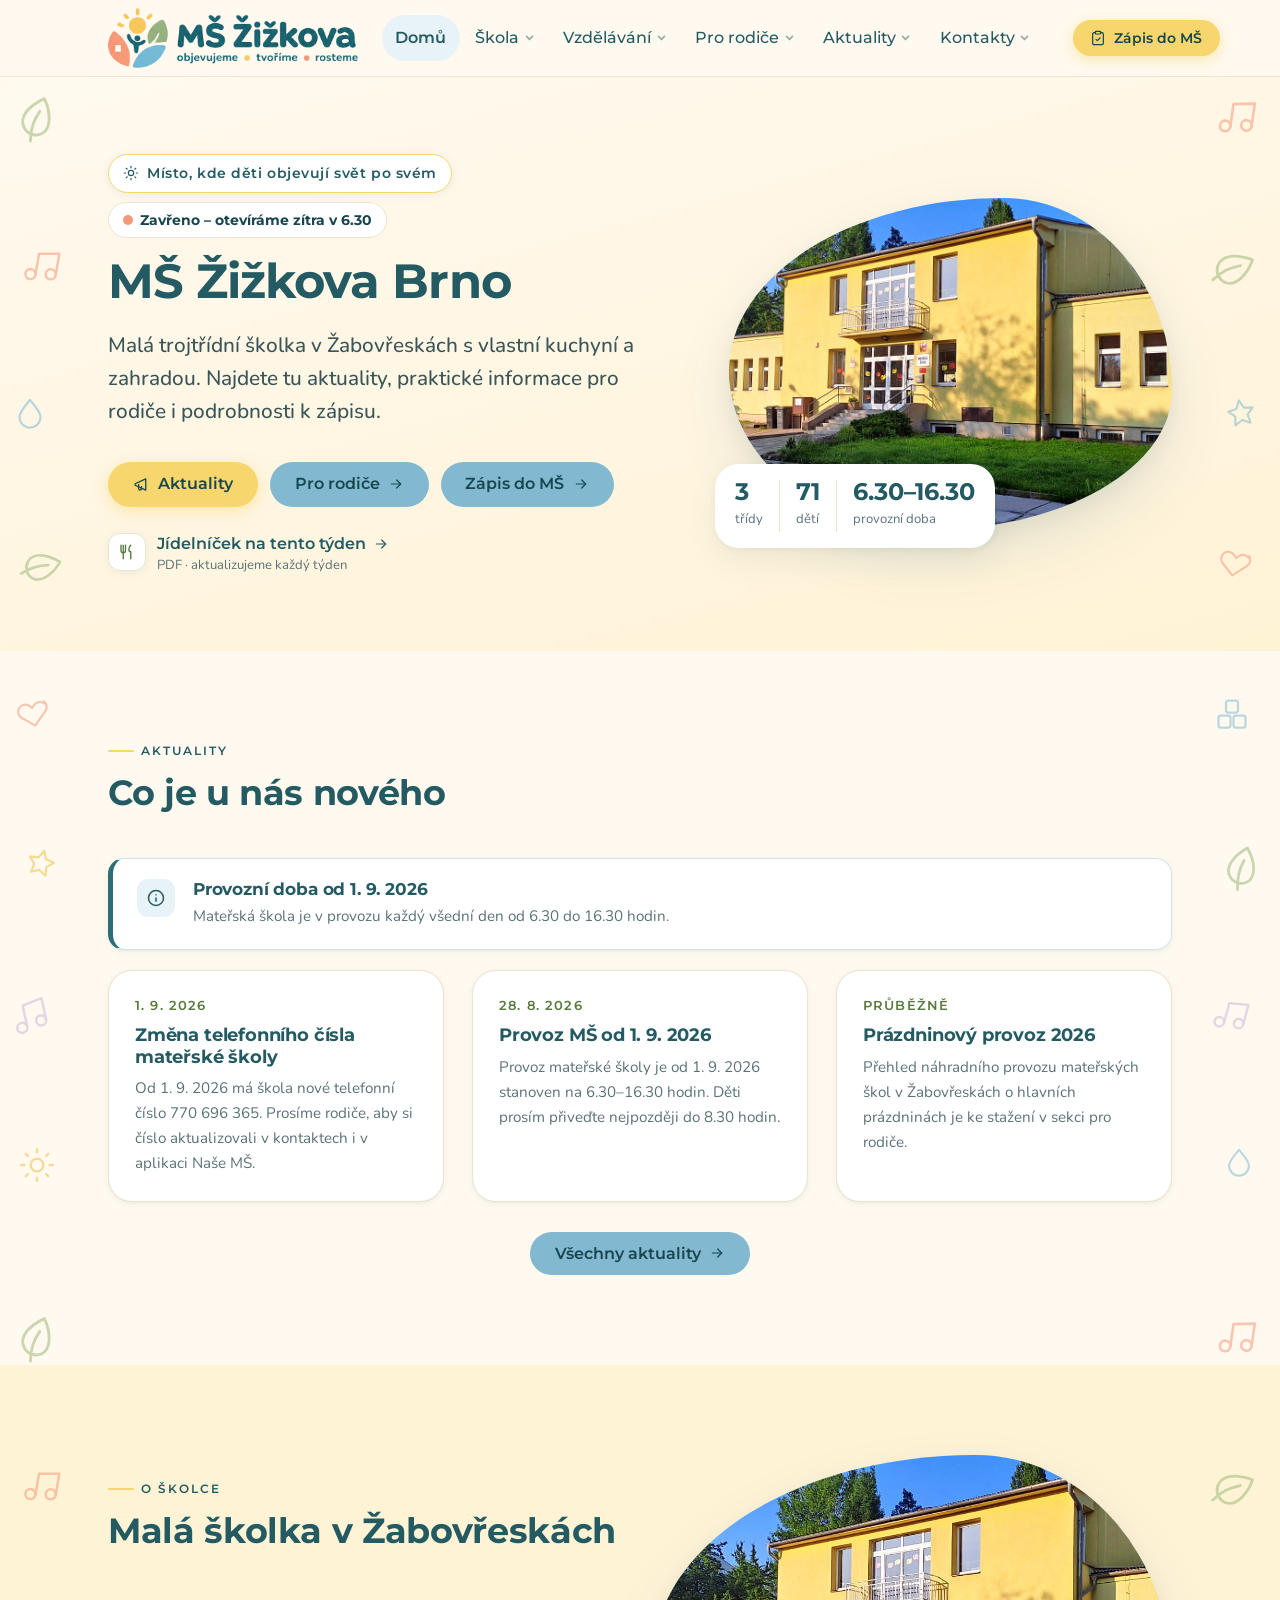
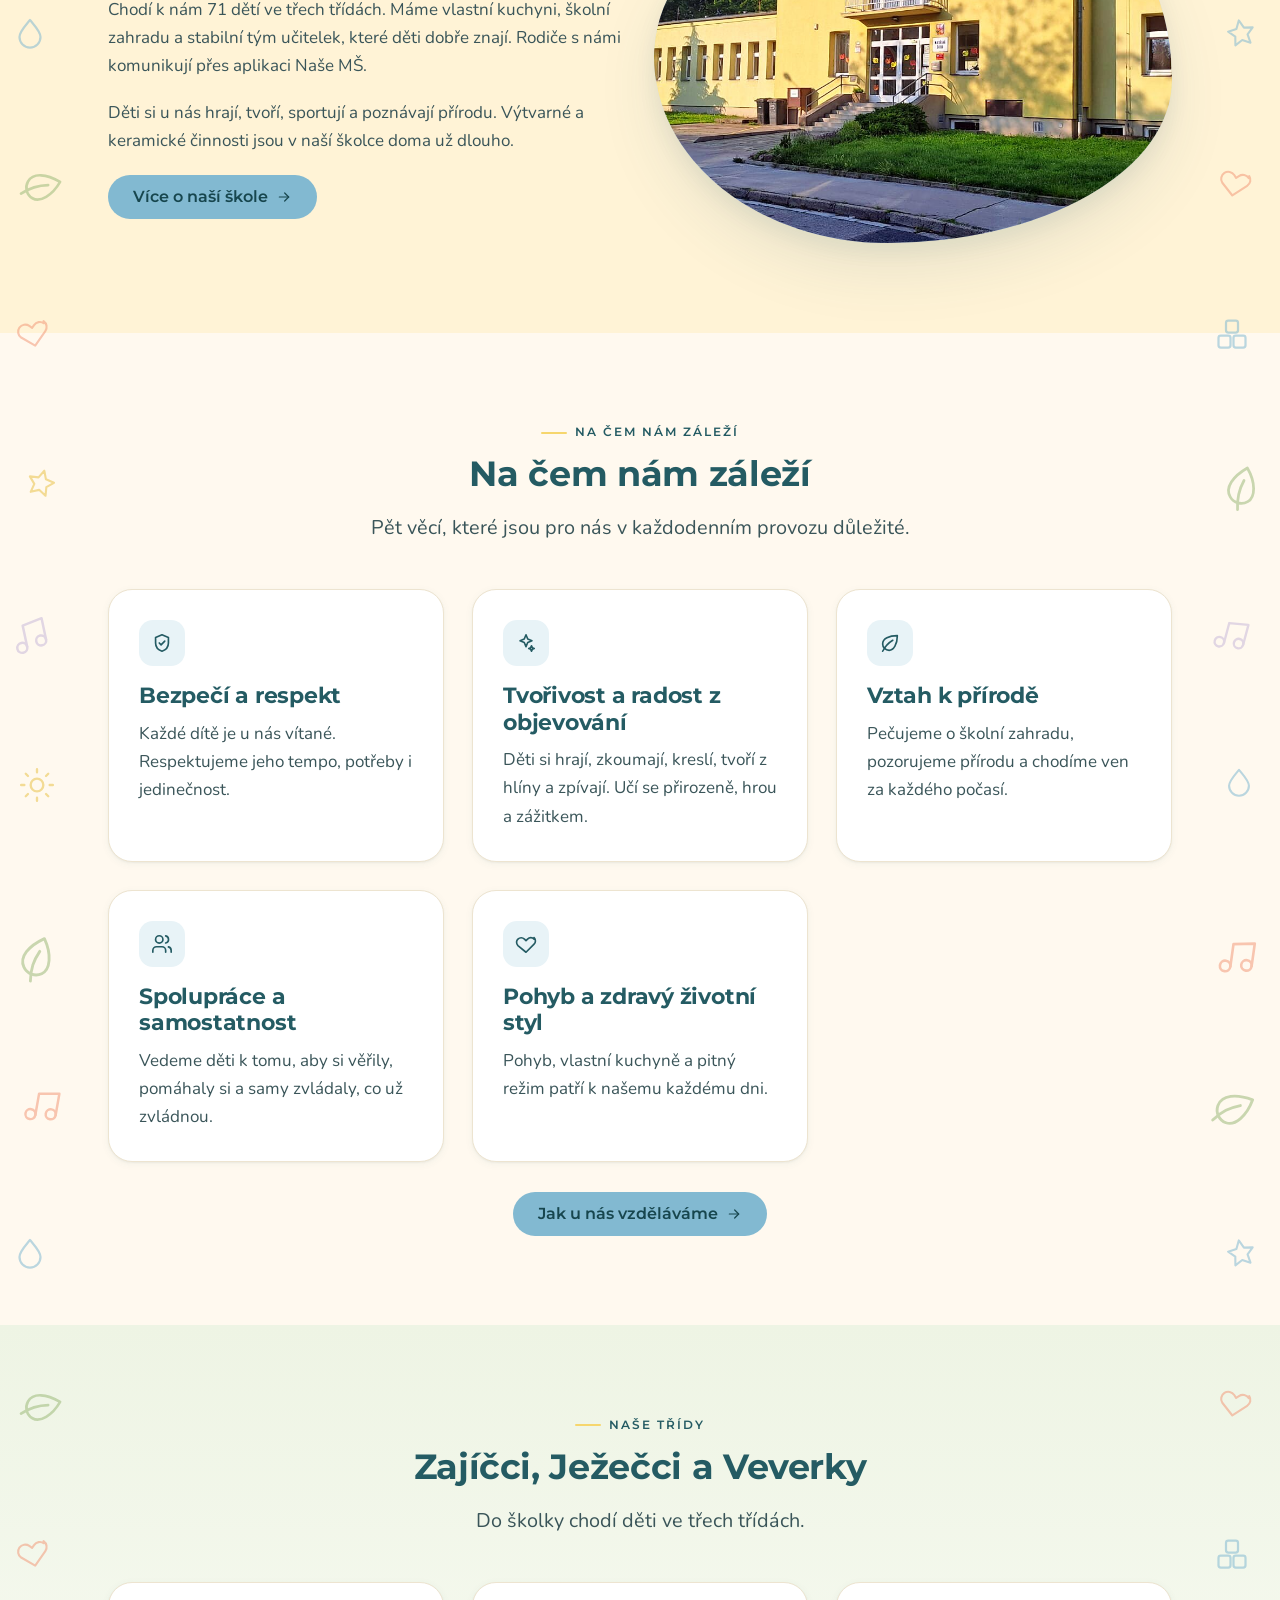
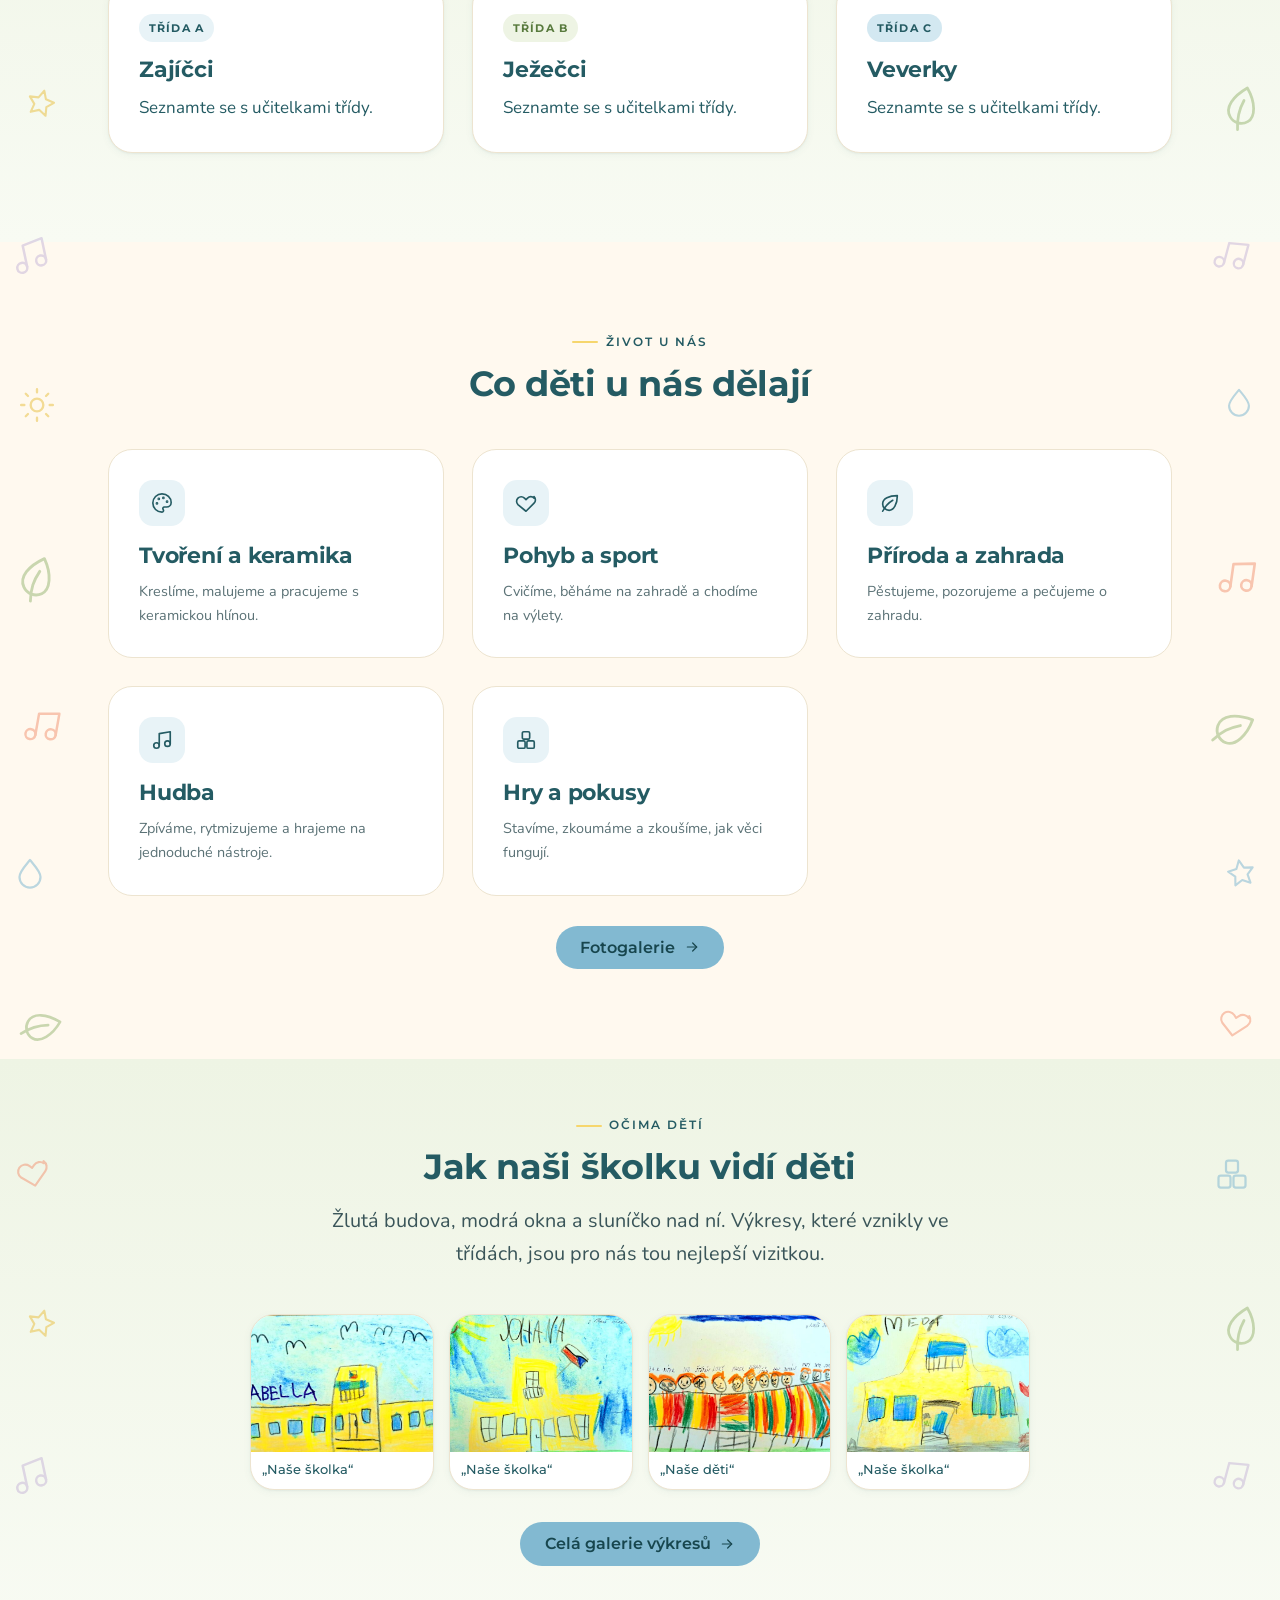
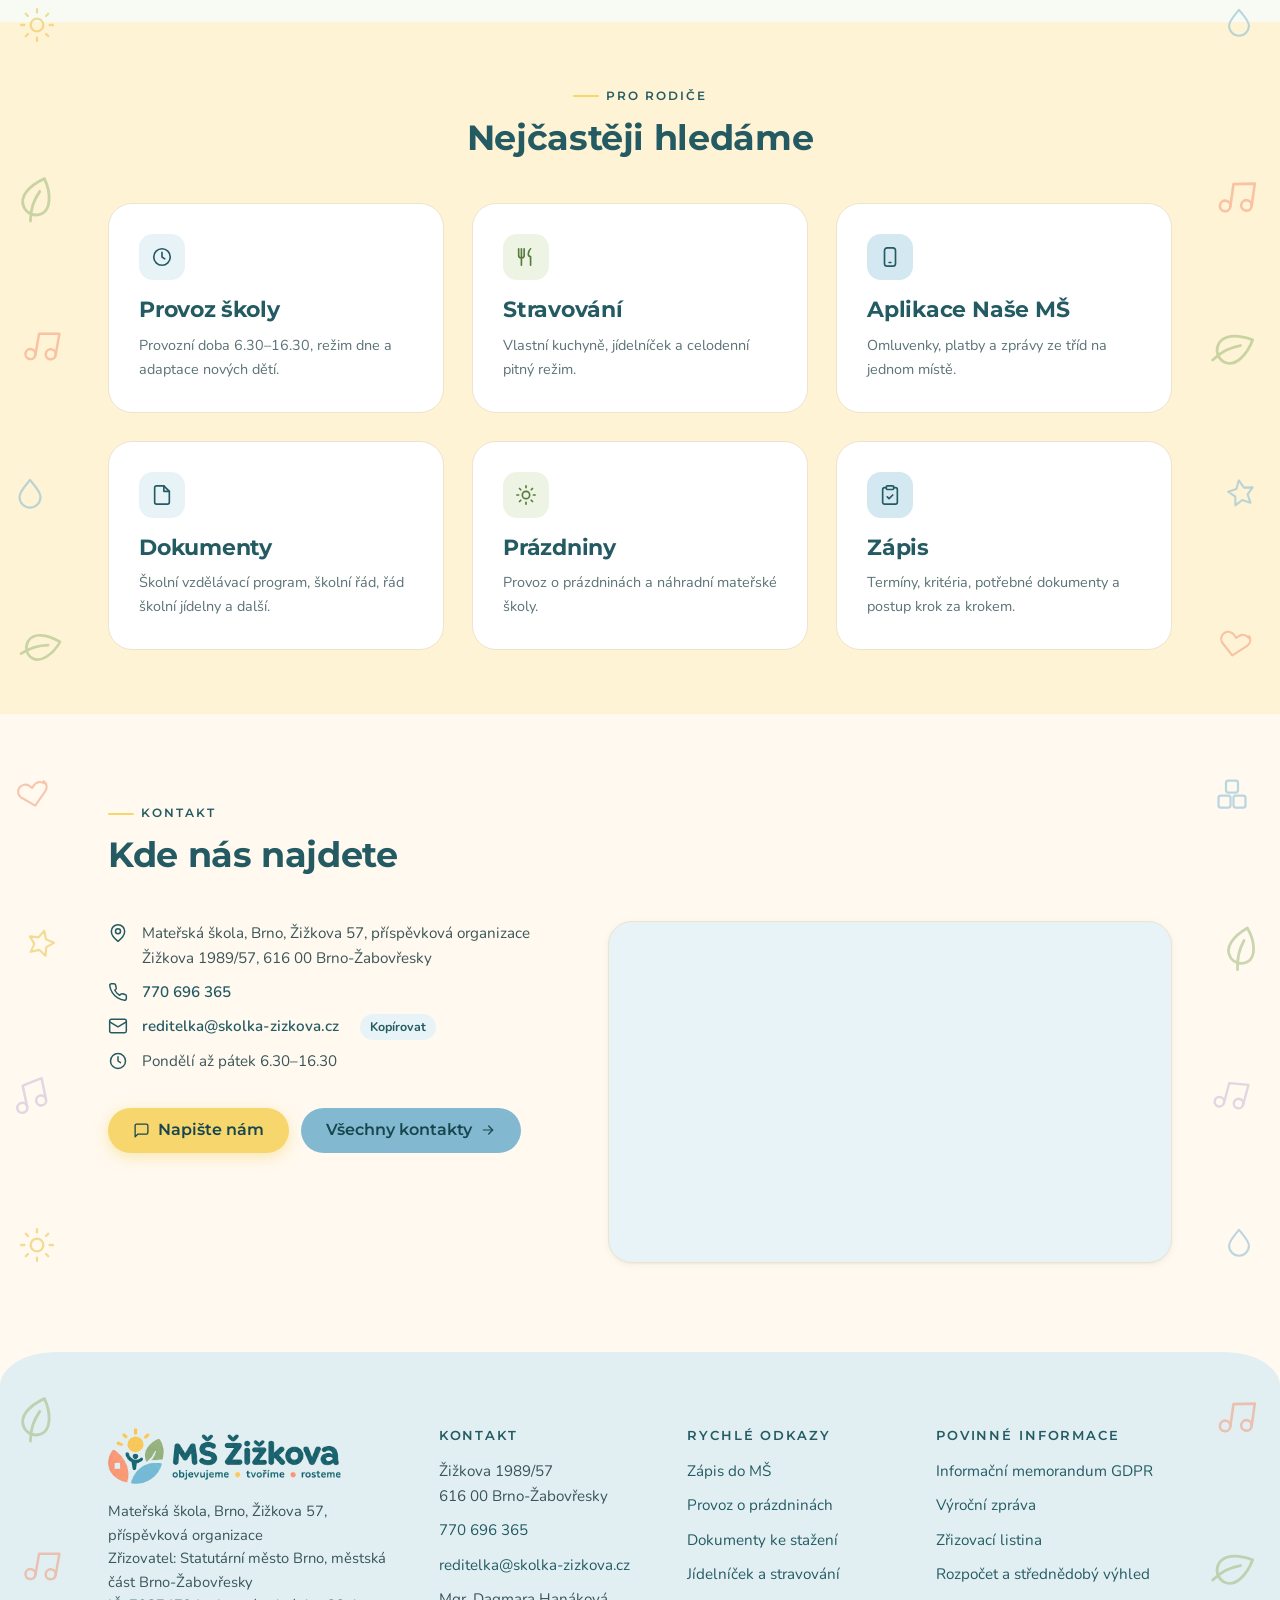
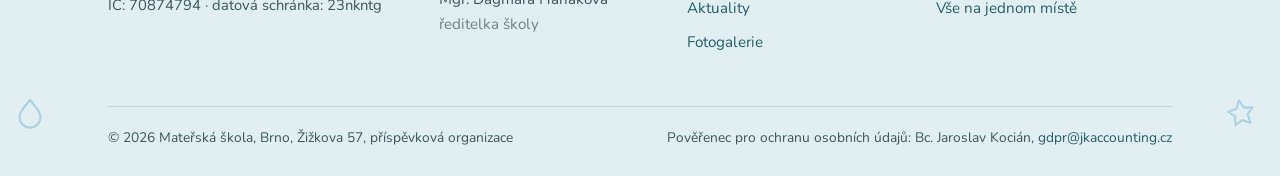
==== commit 50988e0a: "Interaktivita webu: lightbox, formulář, stav provozu, živý denní režim, animace, hledání v dokumente" ====
--- a/index.html
+++ b/index.html
@@ -57,6 +57,7 @@
 <section class="hero"><div class="wrap hero__in">
   <div class="hero__copy">
     <span class="hero__motto"><svg width="16" height="16" viewBox="0 0 24 24" fill="none" stroke="currentColor" stroke-width="1.8" stroke-linecap="round" stroke-linejoin="round" aria-hidden="true"><circle cx="12" cy="12" r="4"/><path d="M12 2v2M12 20v2M4.9 4.9l1.4 1.4M17.7 17.7l1.4 1.4M2 12h2M20 12h2M6.3 17.7l-1.4 1.4M19.1 4.9l-1.4 1.4"/></svg> Místo, kde děti objevují svět po svém</span>
+    <span class="stav" data-stav data-od="6.30" data-do="16.30" hidden></span>
     <h1 data-ek="7b9b0d7e3b">MŠ Žižkova Brno</h1>
     <p class="hero__text" data-ek="cd21574867">Malá trojtřídní školka v Žabovřeskách s vlastní kuchyní a zahradou.
       Najdete tu aktuality, praktické informace pro rodiče i podrobnosti k zápisu.</p>
@@ -214,11 +215,11 @@
         <ul class="footer__list kontakt-list">
           <li><svg width="20" height="20" viewBox="0 0 24 24" fill="none" stroke="currentColor" stroke-width="1.8" stroke-linecap="round" stroke-linejoin="round" aria-hidden="true"><path d="M20 10c0 6-8 12-8 12s-8-6-8-12a8 8 0 0 1 16 0Z"/><circle cx="12" cy="10" r="3"/></svg> <span data-ek="c4f6f0c0ca">Mateřská škola, Brno, Žižkova 57, příspěvková organizace<br>Žižkova 1989/57, 616 00 Brno-Žabovřesky</span></li>
           <li><svg width="20" height="20" viewBox="0 0 24 24" fill="none" stroke="currentColor" stroke-width="1.8" stroke-linecap="round" stroke-linejoin="round" aria-hidden="true"><path d="M22 16.9v3a2 2 0 0 1-2.2 2 19.8 19.8 0 0 1-8.6-3.1 19.5 19.5 0 0 1-6-6A19.8 19.8 0 0 1 2.1 4.2 2 2 0 0 1 4.1 2h3a2 2 0 0 1 2 1.7c.1 1 .4 1.9.7 2.8a2 2 0 0 1-.4 2.1L8.1 9.9a16 16 0 0 0 6 6l1.3-1.3a2 2 0 0 1 2.1-.4c.9.3 1.8.6 2.8.7a2 2 0 0 1 1.7 2Z"/></svg> <a href="tel:+420770696365">770 696 365</a></li>
-          <li><svg width="20" height="20" viewBox="0 0 24 24" fill="none" stroke="currentColor" stroke-width="1.8" stroke-linecap="round" stroke-linejoin="round" aria-hidden="true"><rect x="2" y="4" width="20" height="16" rx="2"/><path d="m2 7 10 6 10-6"/></svg> <a href="mailto:reditelka@skolka-zizkova.cz">reditelka@skolka-zizkova.cz</a></li>
+          <li><svg width="20" height="20" viewBox="0 0 24 24" fill="none" stroke="currentColor" stroke-width="1.8" stroke-linecap="round" stroke-linejoin="round" aria-hidden="true"><rect x="2" y="4" width="20" height="16" rx="2"/><path d="m2 7 10 6 10-6"/></svg> <a href="mailto:reditelka@skolka-zizkova.cz">reditelka@skolka-zizkova.cz</a> <button type="button" class="kopirovat" data-kopirovat="reditelka@skolka-zizkova.cz">Kopírovat</button></li>
           <li><svg width="20" height="20" viewBox="0 0 24 24" fill="none" stroke="currentColor" stroke-width="1.8" stroke-linecap="round" stroke-linejoin="round" aria-hidden="true"><circle cx="12" cy="12" r="9"/><path d="M12 7v5l3 2"/></svg> <span data-ek="ad892d5e01">Pondělí až pátek 6.30–16.30</span></li>
         </ul>
         <div class="hero__actions">
-          <a class="btn btn--primary" href="mailto:reditelka@skolka-zizkova.cz"><svg width="17" height="17" viewBox="0 0 24 24" fill="none" stroke="currentColor" stroke-width="1.8" stroke-linecap="round" stroke-linejoin="round" aria-hidden="true"><path d="M21 15a2 2 0 0 1-2 2H7l-4 4V5a2 2 0 0 1 2-2h14a2 2 0 0 1 2 2z"/></svg> Napište nám</a>
+          <a class="btn btn--primary" href="kontakty.html#napiste"><svg width="17" height="17" viewBox="0 0 24 24" fill="none" stroke="currentColor" stroke-width="1.8" stroke-linecap="round" stroke-linejoin="round" aria-hidden="true"><path d="M21 15a2 2 0 0 1-2 2H7l-4 4V5a2 2 0 0 1 2-2h14a2 2 0 0 1 2 2z"/></svg> Napište nám</a>
           <a class="btn btn--ghost" href="kontakty.html">Všechny kontakty <svg class="btn__arrow" width="16" height="16" viewBox="0 0 24 24" fill="none" stroke="currentColor" stroke-width="1.8" stroke-linecap="round" stroke-linejoin="round" aria-hidden="true"><path d="M5 12h14"/><path d="m13 6 6 6-6 6"/></svg></a>
         </div>
       </div>
@@ -231,6 +232,7 @@
 </section>
 
 </main>
+<div class="mobbar"><a href="tel:+420770696365"><svg width="18" height="18" viewBox="0 0 24 24" fill="none" stroke="currentColor" stroke-width="1.8" stroke-linecap="round" stroke-linejoin="round" aria-hidden="true"><path d="M22 16.9v3a2 2 0 0 1-2.2 2 19.8 19.8 0 0 1-8.6-3.1 19.5 19.5 0 0 1-6-6A19.8 19.8 0 0 1 2.1 4.2 2 2 0 0 1 4.1 2h3a2 2 0 0 1 2 1.7c.1 1 .4 1.9.7 2.8a2 2 0 0 1-.4 2.1L8.1 9.9a16 16 0 0 0 6 6l1.3-1.3a2 2 0 0 1 2.1-.4c.9.3 1.8.6 2.8.7a2 2 0 0 1 1.7 2Z"/></svg> Zavolat</a><a href="zapis.html"><svg width="18" height="18" viewBox="0 0 24 24" fill="none" stroke="currentColor" stroke-width="1.8" stroke-linecap="round" stroke-linejoin="round" aria-hidden="true"><path d="M16 4h2a2 2 0 0 1 2 2v14a2 2 0 0 1-2 2H6a2 2 0 0 1-2-2V6a2 2 0 0 1 2-2h2"/><rect x="8" y="2" width="8" height="4" rx="1"/><path d="m9 14 2 2 4-4"/></svg> Zápis do MŠ</a></div>
 <footer class="footer"><div class="wrap">
   <div class="footer__grid">
     <div>
--- a/assets/css/style.css
+++ b/assets/css/style.css
@@ -646,3 +646,109 @@
 }
 @media print{body::before,body::after{display:none}}
 .hero::before{display:none}
+
+
+/* =========================================================
+   INTERAKTIVITA
+   ========================================================= */
+/* objevování prvků při rolování (třídu .reveal přidává main.js, bez JS je vše vidět) */
+.js .reveal{opacity:0;transform:translateY(22px);transition:opacity .6s ease var(--d,0ms),transform .6s cubic-bezier(.2,.7,.2,1) var(--d,0ms)}
+.js .reveal.is-in{opacity:1;transform:none}
+
+/* hlavička, ukazatel postupu, tlačítko nahoru */
+.header{transition:box-shadow .25s ease,background .25s ease}
+.header.is-scrolled{box-shadow:0 6px 24px rgba(36,91,99,.12)}
+.progress{position:fixed;top:0;left:0;right:0;height:4px;z-index:80;background:linear-gradient(90deg,var(--sun),var(--coral));
+  transform-origin:0 50%;transform:scaleX(0);pointer-events:none}
+.totop{position:fixed;right:20px;bottom:22px;z-index:75;width:48px;height:48px;border-radius:50%;border:0;cursor:pointer;
+  background:var(--sun);color:#17464E;display:grid;place-items:center;box-shadow:0 6px 20px rgba(36,91,99,.25);
+  opacity:0;transform:translateY(14px);pointer-events:none;transition:.25s ease}
+.totop.is-on{opacity:1;transform:none;pointer-events:auto}
+.totop:hover{background:#F2CB4A}
+
+/* paralaxa okrajových ilustrací a „dýchající“ tvar hlavní fotky */
+@media (min-width:1280px){
+  body::before,body::after{background-position:0 var(--par,0px)}
+}
+@keyframes tvar{
+  0%,100%{border-radius:62% 38% 55% 45% / 52% 58% 42% 48%}
+  50%{border-radius:48% 52% 42% 58% / 58% 44% 56% 42%}
+}
+.hero__photo{animation:tvar 16s ease-in-out infinite}
+.hero__photo img{transition:transform .8s ease}
+.hero__photo:hover img{transform:scale(1.04)}
+.card,.post,.pillar{transition:transform .25s ease,box-shadow .25s ease}
+a.card:hover{transform:translateY(-4px);box-shadow:var(--shadow-md);text-decoration:none}
+
+/* stav provozu */
+.stav{display:inline-flex;align-items:center;gap:.55em;font-family:var(--font-display);font-weight:700;font-size:.85rem;
+  padding:.4em 1em;border-radius:999px;background:#fff;border:1.5px solid var(--line);margin:0 0 1em .6em;color:var(--blue-900);vertical-align:middle}
+.stav[hidden]{display:none}
+.stav::before{content:"";width:10px;height:10px;border-radius:50%;background:var(--muted)}
+.stav.is-open{border-color:var(--euca-400);background:var(--mint-100)}
+.stav.is-open::before{background:#5FA23B;box-shadow:0 0 0 0 rgba(95,162,59,.5);animation:puls 2s infinite}
+.stav.is-closed::before{background:var(--coral)}
+@keyframes puls{70%{box-shadow:0 0 0 8px rgba(95,162,59,0)}100%{box-shadow:0 0 0 0 rgba(95,162,59,0)}}
+
+/* denní režim – právě probíhající část dne */
+.daily--live li{border-radius:12px;padding-inline:10px;transition:background .3s}
+.daily li.is-now{background:var(--sand);border-bottom-color:transparent}
+.daily__now{font-style:normal;display:inline-block;margin-right:.6em;padding:.1em .7em;border-radius:999px;background:var(--sun);color:#17464E;font-weight:800;font-size:.72rem;letter-spacing:.04em;text-transform:uppercase}
+
+/* lightbox */
+.lb{position:fixed;inset:0;z-index:150;background:rgba(14,40,45,.92);display:flex;align-items:center;justify-content:center;padding:clamp(12px,4vw,56px)}
+.lb[hidden]{display:none}
+.lb__fig{margin:0;max-width:min(1100px,100%);max-height:100%;display:flex;flex-direction:column;align-items:center;gap:12px}
+.lb__fig img{max-width:100%;max-height:calc(100vh - 150px);border-radius:14px;background:#fff;opacity:0;transform:scale(.97);transition:.3s ease}
+.lb__fig img.is-in{opacity:1;transform:none}
+.lb__fig figcaption{color:#fff;font-family:var(--font-display);font-weight:600;text-align:center}
+.lb__x,.lb__p{position:absolute;border:0;background:rgba(255,255,255,.16);color:#fff;cursor:pointer;border-radius:50%;width:48px;height:48px;font-size:30px;line-height:1;display:grid;place-items:center;transition:.2s}
+.lb__x:hover,.lb__p:hover{background:var(--sun);color:#17464E}
+.lb__x{top:16px;right:16px}
+.lb__prev{left:16px;top:50%;transform:translateY(-50%)}
+.lb__next{right:16px;top:50%;transform:translateY(-50%)}
+.lb--single .lb__p{display:none}
+@media (max-width:640px){.lb__p{top:auto;bottom:16px;transform:none}.lb__prev{left:calc(50% - 60px)}.lb__next{right:calc(50% - 60px)}}
+
+/* hledání v dokumentech, rozbalit vše */
+.hledani{margin-top:16px}
+.hledani input{width:100%;font:inherit;padding:.8em 1.1em;border:1.5px solid var(--line);border-radius:999px;background:#fff;color:var(--body)}
+.hledani input:focus{outline:0;border-color:var(--blue-700)}
+.hledani__nic{margin:.8em 0 0;color:var(--muted)}
+.doc[hidden]{display:none}
+.acc__all{display:block;margin:0 0 12px auto;background:none;border:0;color:var(--blue-700);font:inherit;font-weight:700;cursor:pointer;text-decoration:underline;padding:4px}
+.kopirovat{margin-left:.6em;font:inherit;font-size:.78rem;font-weight:700;color:var(--blue-700);background:var(--blue-100);border:0;border-radius:999px;padding:.2em .8em;cursor:pointer}
+.kopirovat:hover{background:var(--blue-200)}
+
+/* formulář */
+.form{background:#fff;border:1px solid var(--line);border-radius:var(--r-xl);padding:clamp(22px,3.4vw,38px);box-shadow:var(--shadow-sm)}
+.form label{display:block;font-family:var(--font-display);font-weight:700;font-size:.85rem;color:var(--blue-700);margin:1.1em 0 .35em}
+.form input[type=text],.form input[type=email],.form select,.form textarea{
+  width:100%;font:inherit;color:var(--body);background:var(--paper);border:1.5px solid var(--line);border-radius:14px;padding:.75em 1em}
+.form input:focus,.form select:focus,.form textarea:focus{outline:0;border-color:var(--blue-700);background:#fff}
+.form [aria-invalid]{border-color:#D2593A;background:#FFF4F0}
+.form__row{display:grid;gap:0 18px;grid-template-columns:repeat(auto-fit,minmax(min(100%,230px),1fr))}
+.form__check{display:flex!important;gap:.7em;align-items:flex-start;font-family:var(--font-body)!important;font-weight:400!important;font-size:.92rem!important;color:var(--body)!important}
+.form__check input{margin-top:.3em;width:18px;height:18px;flex:none;accent-color:var(--blue-700)}
+.form__err{display:block;color:#B5472A;font-size:.85rem;font-weight:700;margin-top:.35em}
+.form .btn{margin-top:1.4em}
+.form__stav{margin:1em 0 .4em;font-weight:700}
+.form__stav.is-ok{color:#3F7A2E}
+
+/* rychlé akce na mobilu */
+.mobbar{display:none}
+@media (max-width:640px){
+  .mobbar{display:grid;grid-template-columns:1fr 1fr;gap:1px;position:fixed;left:0;right:0;bottom:0;z-index:74;background:var(--line);box-shadow:0 -6px 20px rgba(36,91,99,.14)}
+  .mobbar a{display:flex;align-items:center;justify-content:center;gap:.5em;padding:.95em;background:#fff;color:var(--blue-900);font-family:var(--font-display);font-weight:700;font-size:.92rem;text-decoration:none}
+  .mobbar a:last-child{background:var(--sun)}
+  body{padding-bottom:56px}
+  .totop{bottom:70px;right:14px}
+}
+@media (prefers-reduced-motion:reduce){.hero__photo{animation:none}.js .reveal{opacity:1;transform:none}}
+@media print{.mobbar,.totop,.progress,.lb{display:none!important}}
+
+/* doladění */
+@media (min-width:1380px) and (max-width:1499px){.header__tel{display:none}}
+@media (min-width:1500px){.header__tel{display:inline-flex}}
+.stav{display:flex;width:fit-content;margin:.2em 0 1.1em}
+.hero__motto{margin-bottom:.5em}
